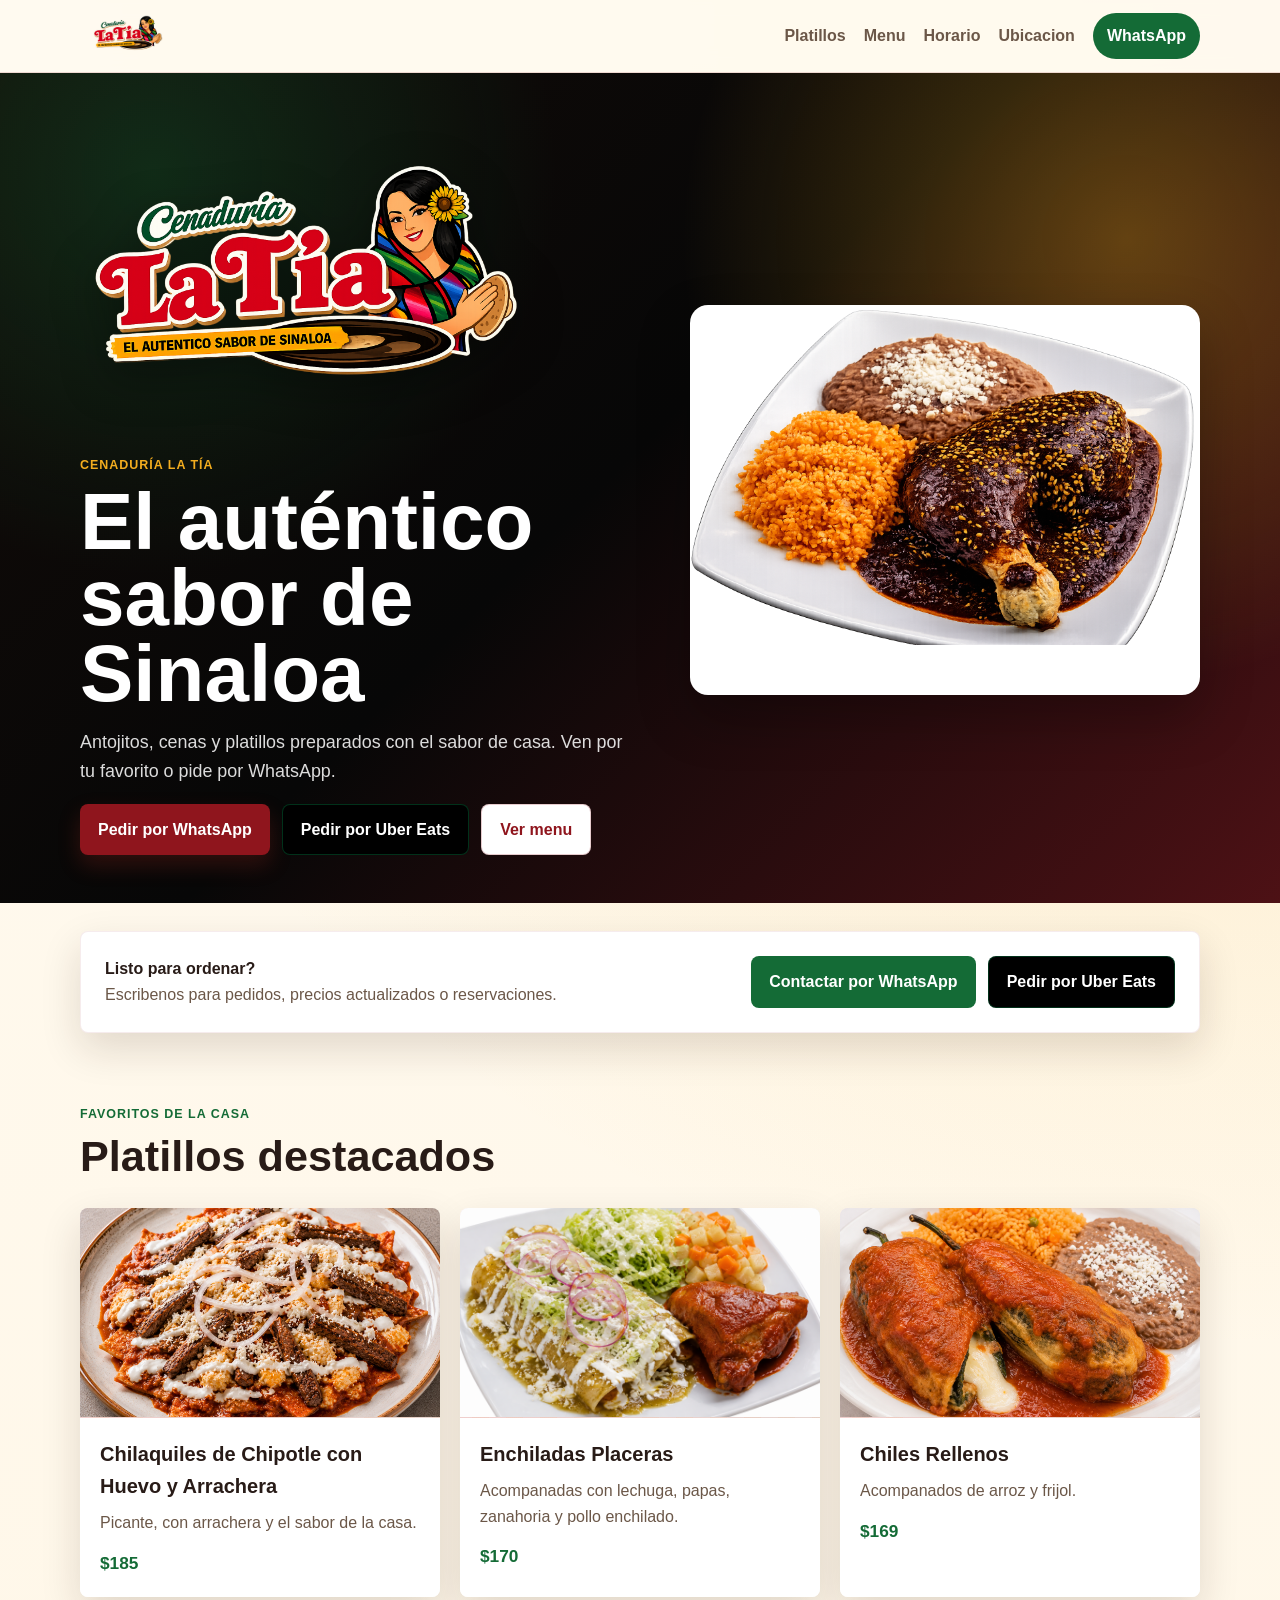
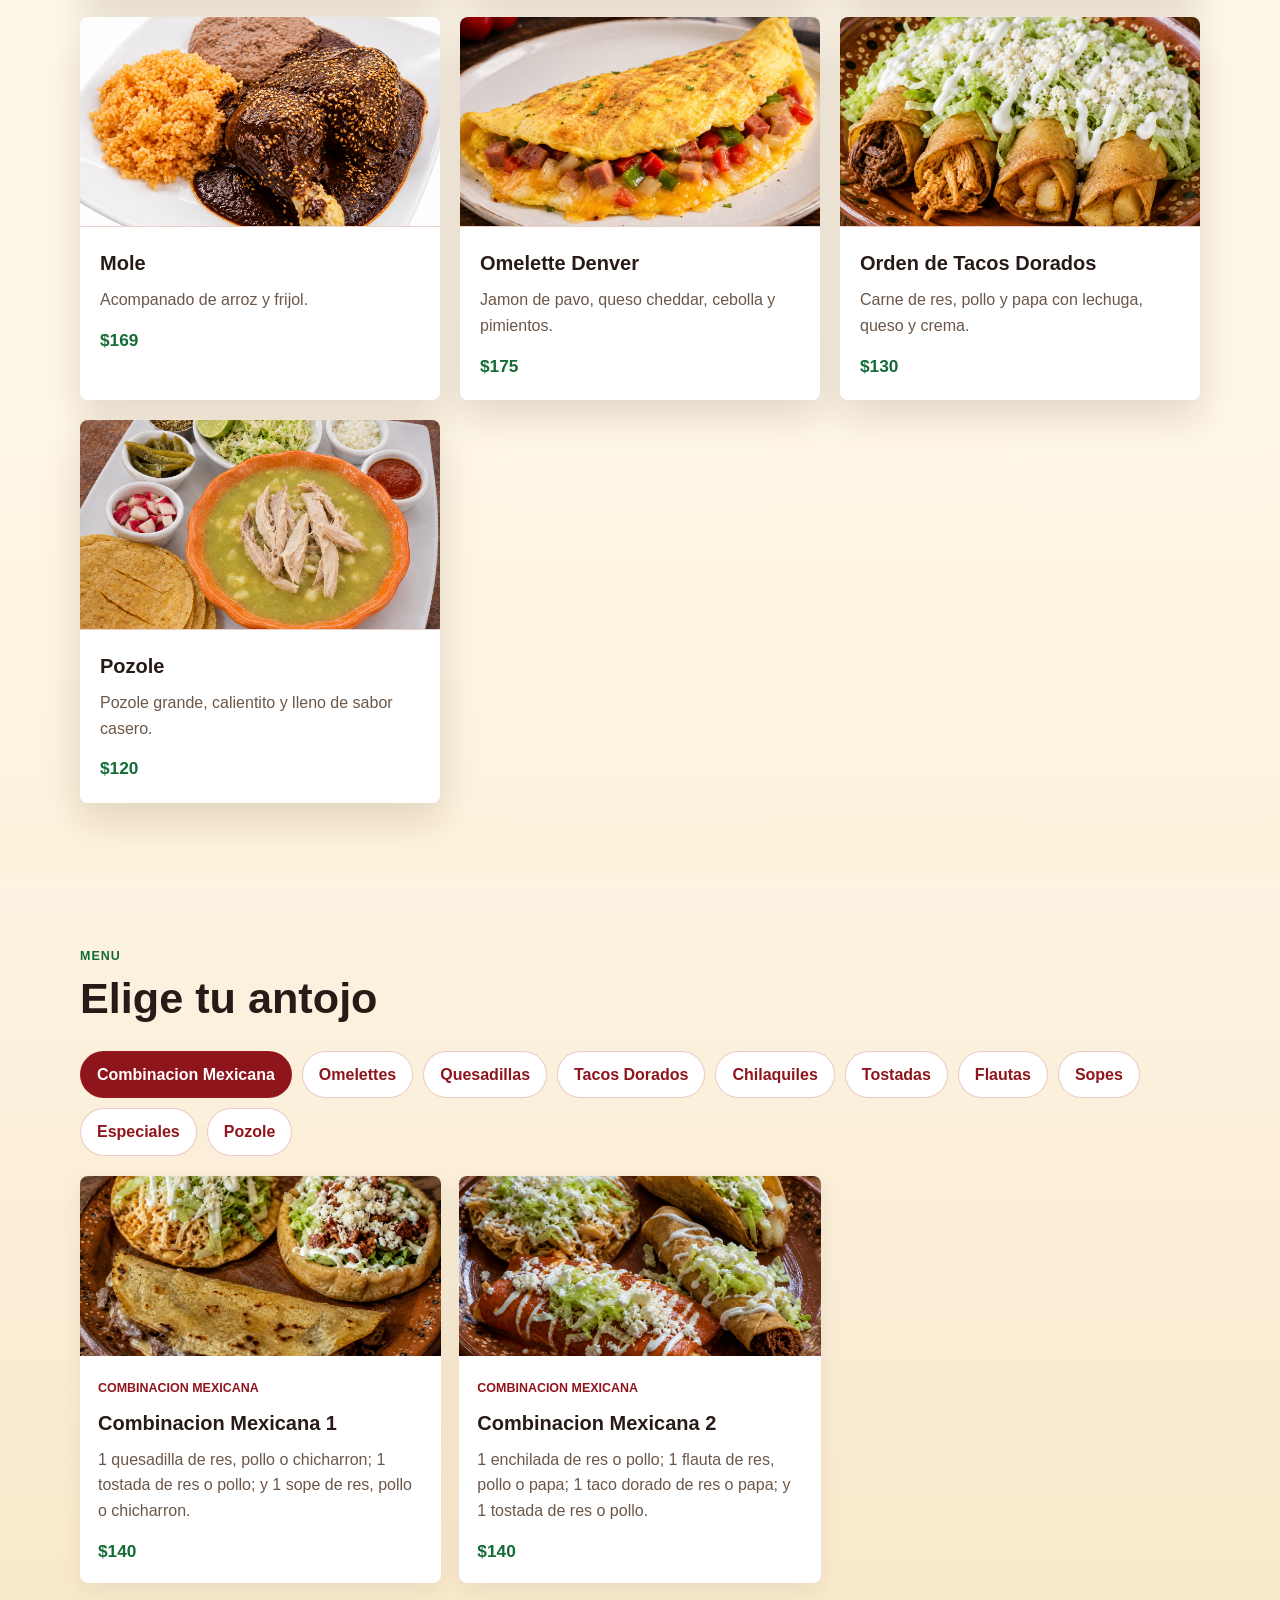
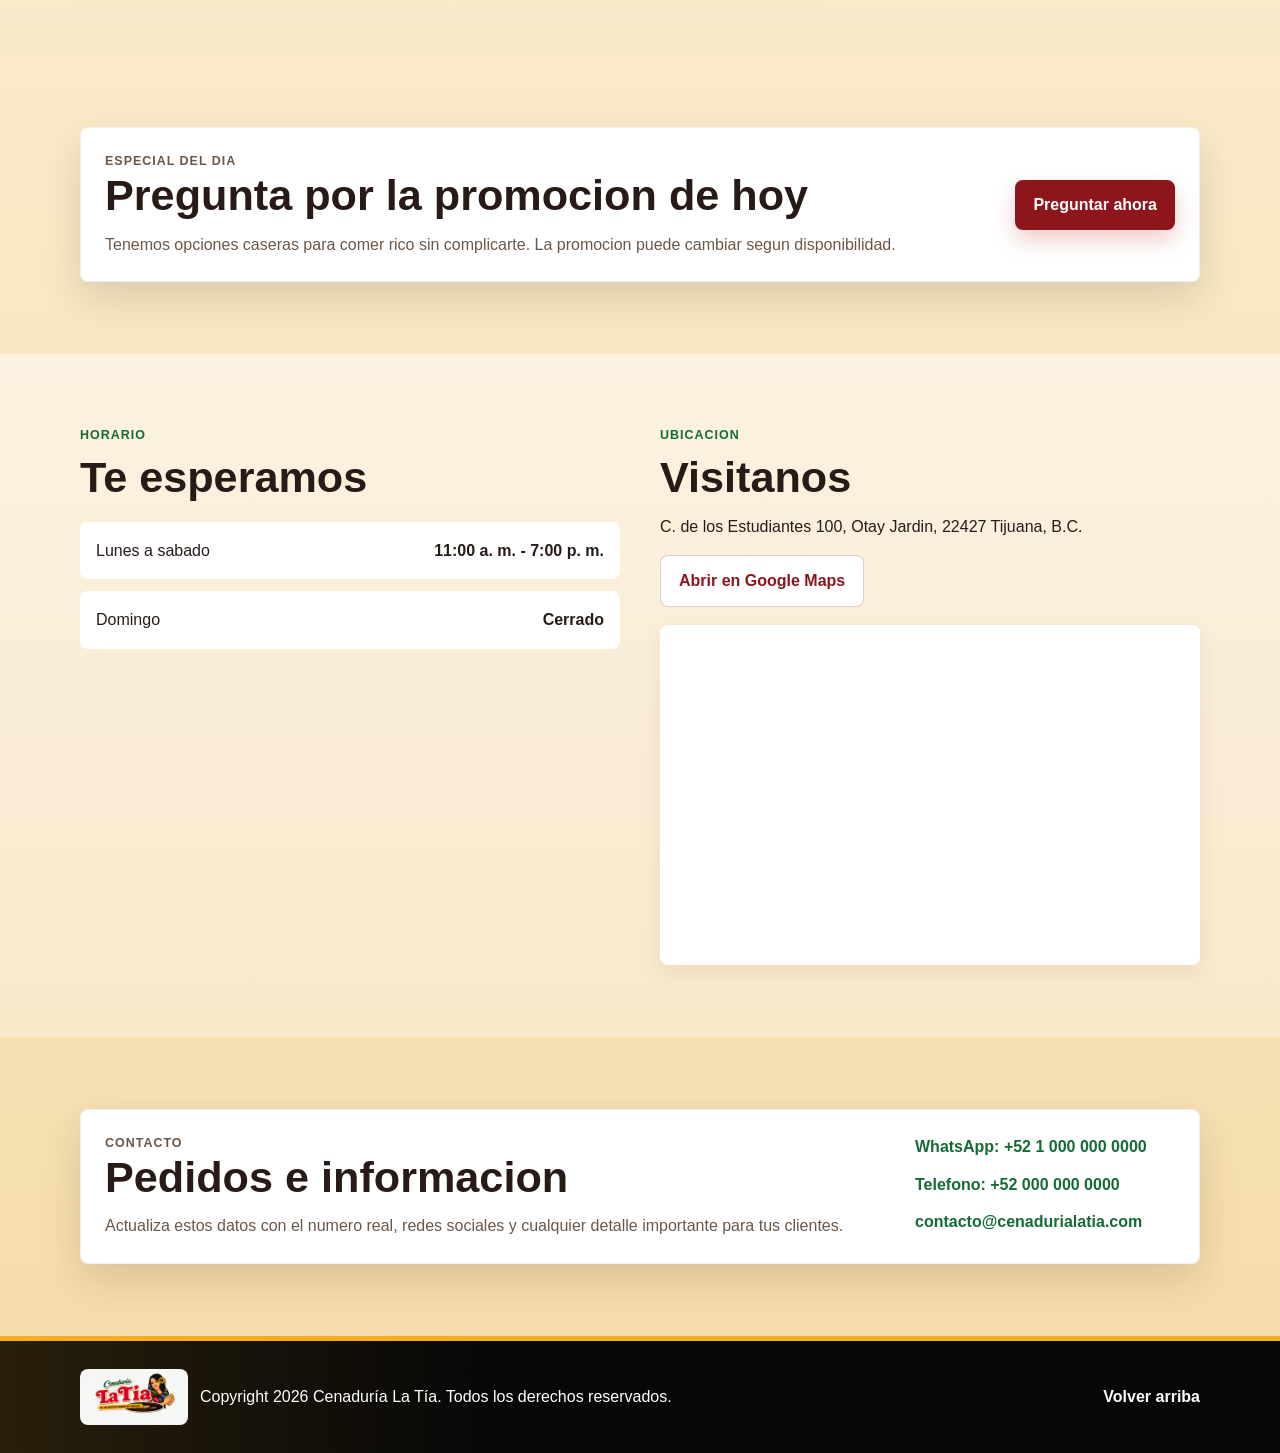
==== index.html @ 0179ed06 "Agrega nuevos platillos al menu" ====
<!DOCTYPE html>
<html lang="es">
<head>
  <meta charset="UTF-8">
  <meta name="viewport" content="width=device-width, initial-scale=1.0">
  <meta name="description" content="Cenaduría La Tía: comida mexicana casera, antojitos, cenas y pedidos por WhatsApp.">
  <title>Cenaduría La Tía</title>
  <link rel="stylesheet" href="style.css">
</head>
<body>
  <header class="site-header">
    <nav class="nav container" aria-label="Navegacion principal">
      <a class="logo" href="#inicio" aria-label="Inicio Cenaduría La Tía">
        <img src="assets/img/logo-oficial.png" alt="Cenaduría La Tía">
        <span>Cenaduría La Tía</span>
      </a>
      <button class="menu-toggle" type="button" aria-label="Abrir menu" aria-expanded="false">
        <span></span>
        <span></span>
        <span></span>
      </button>
      <div class="nav-links">
        <a href="#platillos">Platillos</a>
        <a href="#menu">Menu</a>
        <a href="#horario">Horario</a>
        <a href="#ubicacion">Ubicacion</a>
        <a class="nav-whatsapp" href="https://wa.me/5210000000000" target="_blank" rel="noopener">WhatsApp</a>
      </div>
    </nav>
  </header>

  <main>
    <section id="inicio" class="hero">
      <div class="container hero-grid">
        <div class="hero-content">
          <img class="hero-logo" src="assets/img/logo-oficial.png" alt="Logo Cenaduría La Tía">
          <p class="eyebrow">Cenaduría La Tía</p>
          <h1>El auténtico sabor de Sinaloa</h1>
          <p class="hero-text">Antojitos, cenas y platillos preparados con el sabor de casa. Ven por tu favorito o pide por WhatsApp.</p>
          <div class="hero-actions">
            <a class="btn btn-primary" href="https://wa.me/5210000000000" target="_blank" rel="noopener">Pedir por WhatsApp</a>
            <a class="btn btn-uber-eats" href="https://www.ubereats.com/mx/store/cenaduria-la-tia-tijuana/-XhYn-DqWiixjA2jXDcjHQ?diningMode=DELIVERY&pl=[base64]%3D&ps=1&sc=SEARCH_SUGGESTION" target="_blank" rel="noopener noreferrer">Pedir por Uber Eats</a>
            <a class="btn btn-secondary" href="#menu">Ver menu</a>
          </div>
        </div>
        <div class="hero-photo" aria-label="Mole de Cenaduría La Tía">
          <img src="assets/img/mole-principal.png?v=20260607" alt="Mole de Cenaduría La Tía">
        </div>
      </div>
    </section>

    <section class="quick-contact" aria-label="Pedido rapido por WhatsApp">
      <div class="container quick-contact-box">
        <div>
          <strong>Listo para ordenar?</strong>
          <p>Escribenos para pedidos, precios actualizados o reservaciones.</p>
        </div>
        <div class="quick-actions">
          <a class="btn btn-whatsapp" href="https://wa.me/5210000000000" target="_blank" rel="noopener">Contactar por WhatsApp</a>
          <a class="btn btn-uber-eats" href="https://www.ubereats.com/mx/store/cenaduria-la-tia-tijuana/-XhYn-DqWiixjA2jXDcjHQ?diningMode=DELIVERY&pl=[base64]%3D&ps=1&sc=SEARCH_SUGGESTION" target="_blank" rel="noopener noreferrer">Pedir por Uber Eats</a>
        </div>
      </div>
    </section>

    <section id="platillos" class="section">
      <div class="container">
        <div class="section-heading">
          <p class="eyebrow">Favoritos de la casa</p>
          <h2>Platillos destacados</h2>
        </div>
        <div class="featured-grid">
          <article class="dish-card">
            <div class="dish-photo">
              <img src="assets/img/chilaquiles-de-chipotle-con-huevo-y-arrachera.jpg" alt="Chilaquiles de Chipotle con Huevo y Arrachera">
            </div>
            <div class="dish-info">
              <h3>Chilaquiles de Chipotle con Huevo y Arrachera</h3>
              <p>Picante, con arrachera y el sabor de la casa.</p>
              <strong class="dish-price">$185</strong>
            </div>
          </article>
          <article class="dish-card">
            <div class="dish-photo">
              <img src="assets/img/enchiladas-placeras.jpg" alt="Enchiladas Placeras">
            </div>
            <div class="dish-info">
              <h3>Enchiladas Placeras</h3>
              <p>Acompanadas con lechuga, papas, zanahoria y pollo enchilado.</p>
              <strong class="dish-price">$170</strong>
            </div>
          </article>
          <article class="dish-card">
            <div class="dish-photo">
              <img src="assets/img/chiles-rellenos.jpg" alt="Chiles Rellenos">
            </div>
            <div class="dish-info">
              <h3>Chiles Rellenos</h3>
              <p>Acompanados de arroz y frijol.</p>
              <strong class="dish-price">$169</strong>
            </div>
          </article>
          <article class="dish-card">
            <div class="dish-photo">
              <img src="assets/img/mole.jpg" alt="Mole">
            </div>
            <div class="dish-info">
              <h3>Mole</h3>
              <p>Acompanado de arroz y frijol.</p>
              <strong class="dish-price">$169</strong>
            </div>
          </article>
          <article class="dish-card">
            <div class="dish-photo">
              <img src="assets/img/omelette-denver.jpg" alt="Omelette Denver">
            </div>
            <div class="dish-info">
              <h3>Omelette Denver</h3>
              <p>Jamon de pavo, queso cheddar, cebolla y pimientos.</p>
              <strong class="dish-price">$175</strong>
            </div>
          </article>
          <article class="dish-card">
            <div class="dish-photo">
              <img src="assets/img/orden-de-tacos-dorados-4-piezas.jpg" alt="Orden de Tacos Dorados">
            </div>
            <div class="dish-info">
              <h3>Orden de Tacos Dorados</h3>
              <p>Carne de res, pollo y papa con lechuga, queso y crema.</p>
              <strong class="dish-price">$130</strong>
            </div>
          </article>
          <article class="dish-card">
            <div class="dish-photo">
              <img src="assets/img/pozole-grande.jpg" alt="Pozole">
            </div>
            <div class="dish-info">
              <h3>Pozole</h3>
              <p>Pozole grande, calientito y lleno de sabor casero.</p>
              <strong class="dish-price">$120</strong>
            </div>
          </article>
        </div>
      </div>
    </section>

    <section id="menu" class="section section-warm">
      <div class="container">
        <div class="section-heading">
          <p class="eyebrow">Menu</p>
          <h2>Elige tu antojo</h2>
        </div>
        <div class="category-tabs" role="tablist" aria-label="Categorias del menu">
          <button class="tab-button active" type="button" data-category="combinacion-mexicana">Combinacion Mexicana</button>
          <button class="tab-button" type="button" data-category="omelettes">Omelettes</button>
          <button class="tab-button" type="button" data-category="quesadillas">Quesadillas</button>
          <button class="tab-button" type="button" data-category="tacos-dorados">Tacos Dorados</button>
          <button class="tab-button" type="button" data-category="chilaquiles">Chilaquiles</button>
          <button class="tab-button" type="button" data-category="tostadas">Tostadas</button>
          <button class="tab-button" type="button" data-category="flautas">Flautas</button>
          <button class="tab-button" type="button" data-category="sopes">Sopes</button>
          <button class="tab-button" type="button" data-category="especiales">Especiales</button>
          <button class="tab-button" type="button" data-category="pozole">Pozole</button>
        </div>
        <div class="menu-list active" data-menu="combinacion-mexicana">
          <article class="menu-card">
            <img src="assets/img/combinacion-mexicana-1.jpg" alt="Combinacion Mexicana 1">
            <div class="menu-card-content">
              <span class="menu-category">Combinacion Mexicana</span>
              <h3>Combinacion Mexicana 1</h3>
              <p>1 quesadilla de res, pollo o chicharron; 1 tostada de res o pollo; y 1 sope de res, pollo o chicharron.</p>
              <strong>$140</strong>
            </div>
          </article>
          <article class="menu-card">
            <img src="assets/img/combinacion-mexicana-2.jpg" alt="Combinacion Mexicana 2">
            <div class="menu-card-content">
              <span class="menu-category">Combinacion Mexicana</span>
              <h3>Combinacion Mexicana 2</h3>
              <p>1 enchilada de res o pollo; 1 flauta de res, pollo o papa; 1 taco dorado de res o papa; y 1 tostada de res o pollo.</p>
              <strong>$140</strong>
            </div>
          </article>
        </div>
        <div class="menu-list" data-menu="omelettes">
          <article class="menu-card">
            <img src="assets/img/omelette-denver.jpg" alt="Omelette Denver">
            <div class="menu-card-content">
              <span class="menu-category">Omelettes</span>
              <h3>Omelette Denver</h3>
              <p>Jamon de pavo, queso cheddar, cebolla, pimiento verde y rojo.</p>
              <strong>$175</strong>
            </div>
          </article>
          <article class="menu-card">
            <img src="assets/img/omelette-california.jpg" alt="Omelette California">
            <div class="menu-card-content">
              <span class="menu-category">Omelettes</span>
              <h3>Omelette California</h3>
              <p>Tocino, aguacate y queso Jack.</p>
              <strong>$175</strong>
            </div>
          </article>
          <article class="menu-card">
            <img src="assets/img/omelette-chipotle.jpg" alt="Omelette Chipotle">
            <div class="menu-card-content">
              <span class="menu-category">Omelettes</span>
              <h3>Omelette Chipotle</h3>
              <p>Relleno de pollo y queso Jack, banado en crema chipotle y aguacate. Picante.</p>
              <strong>$175</strong>
            </div>
          </article>
        </div>
        <div class="menu-list" data-menu="quesadillas">
          <article class="menu-card">
            <img src="assets/img/quesadilla-de-queso.jpg" alt="Quesadilla de Queso">
            <div class="menu-card-content">
              <span class="menu-category">Quesadillas</span>
              <h3>Quesadilla de Queso</h3>
              <p>Hecha de masa de maiz natural, frita. Acompanada con lechuga, queso y crema.</p>
              <strong>$50</strong>
            </div>
          </article>
          <article class="menu-card">
            <img src="assets/img/quesadilla-de-carne-de-res.jpg" alt="Quesadilla de Carne de Res">
            <div class="menu-card-content">
              <span class="menu-category">Quesadillas</span>
              <h3>Quesadilla de Carne de Res</h3>
              <p>Hecha de masa de maiz natural, frita. Acompanada con lechuga, queso y crema.</p>
              <strong>$50</strong>
            </div>
          </article>
          <article class="menu-card">
            <img src="assets/img/quesadilla-de-pollo.jpg" alt="Quesadilla de Pollo">
            <div class="menu-card-content">
              <span class="menu-category">Quesadillas</span>
              <h3>Quesadilla de Pollo</h3>
              <p>Hecha de masa de maiz natural, frita. Acompanada con lechuga, queso y crema.</p>
              <strong>$50</strong>
            </div>
          </article>
          <article class="menu-card">
            <img src="assets/img/quesadilla-de-chicharron.jpg" alt="Quesadilla de Chicharron">
            <div class="menu-card-content">
              <span class="menu-category">Quesadillas</span>
              <h3>Quesadilla de Chicharron</h3>
              <p>Hecha de masa de maiz natural, frita. Acompanada con lechuga, queso y crema.</p>
              <strong>$50</strong>
            </div>
          </article>
        </div>
        <div class="menu-list" data-menu="tacos-dorados">
          <article class="menu-card">
            <img src="assets/img/orden-de-tacos-dorados-4-piezas.jpg" alt="Orden de Tacos Dorados">
            <div class="menu-card-content">
              <span class="menu-category">Tacos Dorados</span>
              <h3>Orden de Tacos Dorados (4 Piezas)</h3>
              <p>Carne de res, pollo y papa. Acompanados con lechuga, queso y crema.</p>
              <strong>$130</strong>
            </div>
          </article>
          <article class="menu-card">
            <img src="assets/img/taco-dorado-de-carne-individual.jpg" alt="Taco Dorado de Carne">
            <div class="menu-card-content">
              <span class="menu-category">Tacos Dorados</span>
              <h3>Taco Dorado de Carne (Individual)</h3>
              <p>Acompanado con lechuga, queso y crema.</p>
              <strong>$50</strong>
            </div>
          </article>
          <article class="menu-card">
            <img src="assets/img/taco-dorado-de-pollo-individual.jpg" alt="Taco Dorado de Pollo">
            <div class="menu-card-content">
              <span class="menu-category">Tacos Dorados</span>
              <h3>Taco Dorado de Pollo (Individual)</h3>
              <p>Acompanado con lechuga, queso y crema.</p>
              <strong>$45</strong>
            </div>
          </article>
          <article class="menu-card">
            <img src="assets/img/taco-dorado-de-papa-individual.jpg" alt="Taco Dorado de Papa">
            <div class="menu-card-content">
              <span class="menu-category">Tacos Dorados</span>
              <h3>Taco Dorado de Papa (Individual)</h3>
              <p>Acompanado con lechuga, queso y crema.</p>
              <strong>$30</strong>
            </div>
          </article>
        </div>
        <div class="menu-list" data-menu="chilaquiles">
          <article class="menu-card">
            <img src="assets/img/chilaquiles-verdes-sencillos.jpg" alt="Chilaquiles Verdes Sencillos">
            <div class="menu-card-content">
              <span class="menu-category">Chilaquiles</span>
              <h3>Chilaquiles Verdes Sencillos</h3>
              <p>Acompanados con frijoles refritos.</p>
              <strong>$150</strong>
            </div>
          </article>
          <article class="menu-card">
            <img src="assets/img/chilaquiles-rojos-sencillos.jpg" alt="Chilaquiles Rojos Sencillos">
            <div class="menu-card-content">
              <span class="menu-category">Chilaquiles</span>
              <h3>Chilaquiles Rojos Sencillos</h3>
              <p>Acompanados con frijoles refritos.</p>
              <strong>$150</strong>
            </div>
          </article>
          <article class="menu-card">
            <img src="assets/img/chilaquiles-de-chipotle-con-huevo-sencillo.jpg" alt="Chilaquiles de Chipotle con Huevo Sencillo">
            <div class="menu-card-content">
              <span class="menu-category">Chilaquiles</span>
              <h3>Chilaquiles de Chipotle con Huevo Sencillo</h3>
              <p>Acompanados con frijoles refritos. Picante.</p>
              <strong>$150</strong>
            </div>
          </article>
          <article class="menu-card">
            <img src="assets/img/chilaquiles-de-chipotle-con-huevo-y-arrachera.jpg" alt="Chilaquiles de Chipotle con Huevo y Arrachera">
            <div class="menu-card-content">
              <span class="menu-category">Chilaquiles</span>
              <h3>Chilaquiles de Chipotle con Huevo y Arrachera</h3>
              <p>Picante.</p>
              <strong>$185</strong>
            </div>
          </article>
          <article class="menu-card">
            <img src="assets/img/chilaquiles-de-chipotle-con-huevo-y-pollo.jpg" alt="Chilaquiles de Chipotle con Huevo y Pollo">
            <div class="menu-card-content">
              <span class="menu-category">Chilaquiles</span>
              <h3>Chilaquiles de Chipotle con Huevo y Pollo</h3>
              <p>Picante.</p>
              <strong>$165</strong>
            </div>
          </article>
          <article class="menu-card">
            <img src="assets/img/chilaquiles-verdes-con-pollo.jpg" alt="Chilaquiles Rojos con Pollo">
            <div class="menu-card-content">
              <span class="menu-category">Chilaquiles</span>
              <h3>Chilaquiles Rojos con Pollo</h3>
              <p>Crujientes totopos banados en salsa roja casera, servidos con pollo deshebrado, lechuga, queso fresco, crema, arroz rojo y frijoles refritos.</p>
              <strong>$165</strong>
            </div>
          </article>
          <article class="menu-card">
            <img src="assets/img/chilaquiles-rojos-con-arrachera.jpg" alt="Chilaquiles Rojos con Arrachera">
            <div class="menu-card-content">
              <span class="menu-category">Chilaquiles</span>
              <h3>Chilaquiles Rojos con Arrachera</h3>
              <p>Totopos en salsa roja casera con arrachera asada en tiras, queso fresco, crema mexicana y cebolla.</p>
              <strong>$185</strong>
            </div>
          </article>
        </div>
        <div class="menu-list" data-menu="tostadas">
          <article class="menu-card">
            <img src="assets/img/orden-de-tostadas-3-piezas.jpg" alt="Orden de Tostadas">
            <div class="menu-card-content">
              <span class="menu-category">Ay Hijas de la Tostada</span>
              <h3>Orden de Tostadas (3 Piezas)</h3>
              <p>Carne de res y pollo.</p>
              <strong>$130</strong>
            </div>
          </article>
          <article class="menu-card">
            <img src="assets/img/tostada-de-pollo-individual.jpg" alt="Tostada de Pollo">
            <div class="menu-card-content">
              <span class="menu-category">Ay Hijas de la Tostada</span>
              <h3>Tostada de Pollo (Individual)</h3>
              <p>Tostada crujiente con frijoles refritos, pollo deshebrado, lechuga fresca, queso fresco, crema mexicana y zanahoria.</p>
              <strong>$45</strong>
            </div>
          </article>
          <article class="menu-card">
            <img src="assets/img/tostada-de-carne-individual.jpg" alt="Tostada de Carne">
            <div class="menu-card-content">
              <span class="menu-category">Ay Hijas de la Tostada</span>
              <h3>Tostada de Carne (Individual)</h3>
              <p>Tostada de maiz con frijoles refritos, carne de res deshebrada, lechuga fresca, queso fresco y crema mexicana.</p>
              <strong>$45</strong>
            </div>
          </article>
          <article class="menu-card">
            <img src="assets/img/tostada-mixta-carne-y-pollo.jpg" alt="Tostada Mixta">
            <div class="menu-card-content">
              <span class="menu-category">Ay Hijas de la Tostada</span>
              <h3>Tostada Mixta (Carne y Pollo)</h3>
              <p>Tostada crujiente con frijoles refritos, carne de res deshebrada, pollo sazonado, lechuga fresca, queso y crema.</p>
              <strong>$50</strong>
            </div>
          </article>
        </div>
        <div class="menu-list" data-menu="flautas">
          <article class="menu-card">
            <img src="assets/img/orden-de-flautas-4-piezas.jpg" alt="Orden de Flautas">
            <div class="menu-card-content">
              <span class="menu-category">Flautas</span>
              <h3>Orden de Flautas (4 Piezas)</h3>
              <p>Con carne, pollo o papa. Acompanadas con lechuga, queso y crema.</p>
              <strong>$129</strong>
            </div>
          </article>
          <article class="menu-card">
            <img src="assets/img/flauta-12-orden.jpg" alt="Flauta media orden">
            <div class="menu-card-content">
              <span class="menu-category">Flautas</span>
              <h3>Flauta 1/2 Orden</h3>
              <p>Carne, pollo o flauta mixta. Acompanadas con lechuga, queso y crema.</p>
              <strong>$68</strong>
            </div>
          </article>
        </div>
        <div class="menu-list" data-menu="sopes">
          <article class="menu-card">
            <img src="assets/img/sopes-3-piezas.jpg" alt="Sopes">
            <div class="menu-card-content">
              <span class="menu-category">Sopes</span>
              <h3>Sopes (3 Piezas)</h3>
              <p>Carne de res, pollo, chicharron. Guarnicion: arroz y frijol.</p>
              <strong>$129</strong>
            </div>
          </article>
          <article class="menu-card">
            <img src="assets/img/sope-1-pieza.jpg" alt="Sope individual">
            <div class="menu-card-content">
              <span class="menu-category">Sopes</span>
              <h3>Sope (Pieza)</h3>
              <p>Sope de maiz con base de frijoles, lechuga fresca, queso rallado, zanahoria y cebolla morada curtida.</p>
              <strong>$40</strong>
            </div>
          </article>
        </div>
        <div class="menu-list" data-menu="especiales">
          <article class="menu-card">
            <img src="assets/img/huarache.jpg" alt="Huarache">
            <div class="menu-card-content">
              <span class="menu-category">Especiales de la Casa</span>
              <h3>Huarache</h3>
              <p>Acompanado de frijol, carne asada, lechuga, queso y crema.</p>
              <strong>$125</strong>
            </div>
          </article>
          <article class="menu-card">
            <img src="assets/img/enchiladas-placeras.jpg" alt="Enchiladas Placeras">
            <div class="menu-card-content">
              <span class="menu-category">Especiales de la Casa</span>
              <h3>Enchiladas Placeras</h3>
              <p>Acompanadas con lechuga, papas, zanahoria y una pieza de pollo enchilado.</p>
              <strong>$170</strong>
            </div>
          </article>
          <article class="menu-card">
            <img src="assets/img/chiles-rellenos.jpg" alt="Chiles Rellenos">
            <div class="menu-card-content">
              <span class="menu-category">Especiales de la Casa</span>
              <h3>Chiles Rellenos</h3>
              <p>Acompanados de arroz y frijol.</p>
              <strong>$169</strong>
            </div>
          </article>
          <article class="menu-card">
            <img src="assets/img/mole.jpg" alt="Mole">
            <div class="menu-card-content">
              <span class="menu-category">Especiales de la Casa</span>
              <h3>Mole</h3>
              <p>Acompanado de arroz y frijol.</p>
              <strong>$169</strong>
            </div>
          </article>
        </div>
        <div class="menu-list" data-menu="pozole">
          <article class="menu-card">
            <img src="assets/img/pozole-grande.jpg" alt="Pozole">
            <div class="menu-card-content">
              <span class="menu-category">Pozole</span>
              <h3>Pozole</h3>
              <p>Pozole Grande.</p>
              <strong>$120</strong>
            </div>
          </article>
          <article class="menu-card">
            <img src="assets/img/consome.jpg" alt="Consome">
            <div class="menu-card-content">
              <span class="menu-category">Pozole</span>
              <h3>Consome</h3>
              <p>Caldo casero caliente, ligero y reconfortante, preparado con sabor tradicional.</p>
              <strong>$40</strong>
            </div>
          </article>
          <article class="menu-card">
            <img src="assets/img/pozole-pequeno.jpg" alt="Pozole Pequeño">
            <div class="menu-card-content">
              <span class="menu-category">Pozole</span>
              <h3>Pozole Pequeño</h3>
              <p>Pozole casero con maiz pozolero y carne deshebrada, servido con lechuga, cebolla, rabano y oregano.</p>
              <strong>$110</strong>
            </div>
          </article>
        </div>
      </div>
    </section>

    <section class="section">
      <div class="container promo">
        <div>
          <p class="eyebrow">Especial del dia</p>
          <h2>Pregunta por la promocion de hoy</h2>
          <p>Tenemos opciones caseras para comer rico sin complicarte. La promocion puede cambiar segun disponibilidad.</p>
        </div>
        <a class="btn btn-primary" href="https://wa.me/5210000000000" target="_blank" rel="noopener">Preguntar ahora</a>
      </div>
    </section>

    <section id="horario" class="section section-warm">
      <div class="container info-grid">
        <div>
          <p class="eyebrow">Horario</p>
          <h2>Te esperamos</h2>
          <ul class="clean-list">
            <li><span>Lunes a sabado</span><strong>11:00 a. m. - 7:00 p. m.</strong></li>
            <li><span>Domingo</span><strong>Cerrado</strong></li>
          </ul>
        </div>
        <div id="ubicacion">
          <p class="eyebrow">Ubicacion</p>
          <h2>Visitanos</h2>
          <p>C. de los Estudiantes 100, Otay Jardin, 22427 Tijuana, B.C.</p>
          <a class="btn btn-secondary" href="https://maps.app.goo.gl/BKzRKLj6P6nqUvi28" target="_blank" rel="noopener noreferrer">Abrir en Google Maps</a>
          <div class="map-placeholder">
            <iframe
              title="Mapa de Cenaduría La Tía"
              src="https://www.google.com/maps?q=Cenadur%C3%ADa%20La%20T%C3%ADa%2C%20C.%20de%20los%20Estudiantes%20100%2C%20Otay%20Jardin%2C%2022427%20Tijuana%2C%20B.C.&output=embed"
              loading="lazy"
              referrerpolicy="no-referrer-when-downgrade"
              allowfullscreen>
            </iframe>
          </div>
        </div>
      </div>
    </section>

    <section id="contacto" class="section">
      <div class="container contact-card">
        <div>
          <p class="eyebrow">Contacto</p>
          <h2>Pedidos e informacion</h2>
          <p>Actualiza estos datos con el numero real, redes sociales y cualquier detalle importante para tus clientes.</p>
        </div>
        <div class="contact-links">
          <a href="https://wa.me/5210000000000" target="_blank" rel="noopener">WhatsApp: +52 1 000 000 0000</a>
          <a href="tel:+520000000000">Telefono: +52 000 000 0000</a>
          <a href="mailto:contacto@cenadurialatia.com">contacto@cenadurialatia.com</a>
        </div>
      </div>
    </section>
  </main>

  <footer class="footer">
    <div class="container footer-content">
      <div class="footer-brand">
        <img src="assets/img/logo-oficial.png" alt="Cenaduría La Tía">
        <p>Copyright <span id="year"></span> Cenaduría La Tía. Todos los derechos reservados.</p>
      </div>
      <a href="#inicio">Volver arriba</a>
    </div>
  </footer>

  <script src="script.js"></script>
</body>
</html>
---- style.css ----
:root {
  --red: #8f151d;
  --dark-red: #6f1118;
  --green: #146b36;
  --gold: #f3ad1f;
  --cream: #fff7e8;
  --warm: #f8e4bf;
  --white: #ffffff;
  --black: #070707;
  --text: #281b17;
  --muted: #6b5748;
  --shadow: 0 16px 40px rgba(40, 20, 10, 0.14);
}

* {
  box-sizing: border-box;
}

html {
  scroll-behavior: smooth;
}

body {
  margin: 0;
  font-family: Arial, Helvetica, sans-serif;
  color: var(--text);
  background:
    radial-gradient(circle at top right, rgba(243, 173, 31, 0.25), transparent 28%),
    linear-gradient(180deg, #fffaf0 0%, var(--cream) 42%, #f5dca8 100%);
  line-height: 1.6;
}

a {
  color: inherit;
  text-decoration: none;
}

.container {
  width: min(1120px, calc(100% - 32px));
  margin: 0 auto;
}

.site-header {
  position: sticky;
  top: 0;
  z-index: 10;
  background: rgba(255, 250, 240, 0.96);
  border-bottom: 1px solid rgba(143, 21, 29, 0.14);
  backdrop-filter: blur(10px);
}

.nav {
  min-height: 72px;
  display: flex;
  align-items: center;
  justify-content: space-between;
  gap: 20px;
}

.logo {
  display: inline-flex;
  align-items: center;
  gap: 0;
  font-weight: 800;
  color: var(--red);
  font-size: 1.2rem;
}

.logo span {
  position: absolute;
  width: 1px;
  height: 1px;
  overflow: hidden;
  clip: rect(0, 0, 0, 0);
}

.logo img {
  width: 94px;
  height: 48px;
  object-fit: contain;
}

.nav-links {
  display: flex;
  align-items: center;
  gap: 18px;
  font-weight: 700;
  color: var(--muted);
}

.nav-links a:hover {
  color: var(--red);
}

.nav-whatsapp {
  color: var(--white) !important;
  background: var(--green);
  padding: 10px 14px;
  border-radius: 999px;
}

.menu-toggle {
  display: none;
  width: 42px;
  height: 42px;
  border: 0;
  border-radius: 8px;
  background: var(--red);
  padding: 10px;
}

.menu-toggle span {
  display: block;
  height: 2px;
  margin: 5px 0;
  background: var(--white);
}

.hero {
  padding: 72px 0 48px;
  background:
    radial-gradient(circle at 12% 12%, rgba(20, 107, 54, 0.34), transparent 30%),
    radial-gradient(circle at 88% 20%, rgba(243, 173, 31, 0.34), transparent 34%),
    linear-gradient(135deg, #120b08 0%, var(--black) 48%, #4d1115 100%);
  color: var(--white);
}

.hero-grid {
  display: grid;
  grid-template-columns: 1fr 0.9fr;
  align-items: center;
  gap: 44px;
}

.eyebrow {
  margin: 0 0 8px;
  color: var(--green);
  font-weight: 800;
  letter-spacing: 0.08em;
  text-transform: uppercase;
  font-size: 0.78rem;
}

.hero .eyebrow {
  color: var(--gold);
}

h1,
h2,
h3,
p {
  margin-top: 0;
}

h1 {
  margin-bottom: 16px;
  font-size: clamp(2.6rem, 8vw, 5rem);
  line-height: 0.95;
  color: var(--white);
}

h2 {
  margin-bottom: 12px;
  font-size: clamp(1.8rem, 5vw, 2.7rem);
  line-height: 1.1;
}

h3 {
  margin-bottom: 8px;
  font-size: 1.25rem;
}

.hero-text {
  max-width: 560px;
  color: rgba(255, 255, 255, 0.86);
  font-size: 1.12rem;
}

.hero-logo {
  width: min(440px, 88vw);
  margin-bottom: 18px;
  display: block;
  filter: drop-shadow(0 14px 24px rgba(0, 0, 0, 0.36));
}

.hero-actions,
.contact-links {
  display: flex;
  flex-wrap: wrap;
  gap: 12px;
}

.btn {
  display: inline-flex;
  align-items: center;
  justify-content: center;
  min-height: 46px;
  padding: 12px 18px;
  border-radius: 8px;
  font-weight: 800;
  transition: transform 0.2s ease, box-shadow 0.2s ease, background 0.2s ease;
}

.btn:hover {
  transform: translateY(-2px);
}

.btn-primary {
  background: var(--red);
  color: var(--white);
  box-shadow: 0 10px 22px rgba(185, 45, 34, 0.24);
}

.btn-primary:hover {
  background: var(--dark-red);
}

.btn-secondary {
  background: var(--white);
  color: var(--red);
  border: 1px solid rgba(143, 21, 29, 0.22);
}

.btn-whatsapp {
  background: var(--green);
  color: var(--white);
}

.btn-uber-eats {
  background: #000000;
  color: var(--white);
  border: 1px solid rgba(6, 193, 103, 0.25);
}

.btn-uber-eats:hover {
  background: #06C167;
  color: #000000;
  box-shadow: 0 10px 22px rgba(6, 193, 103, 0.24);
}

.dish-photo {
  display: grid;
  place-items: center;
  color: rgba(45, 33, 27, 0.5);
  font-weight: 800;
  text-align: center;
  background:
    linear-gradient(135deg, rgba(185, 45, 34, 0.12), rgba(37, 112, 68, 0.12)),
    repeating-linear-gradient(45deg, rgba(255, 255, 255, 0.75) 0 12px, rgba(255, 248, 236, 0.75) 12px 24px);
  border: 2px dashed rgba(185, 45, 34, 0.28);
}

.hero-photo {
  min-height: 390px;
  border-radius: 18px;
  background: var(--white);
  box-shadow: 0 22px 52px rgba(0, 0, 0, 0.28);
  overflow: hidden;
}

.hero-photo img {
  width: 100%;
  height: 100%;
  display: block;
  object-fit: cover;
}

.quick-contact {
  padding: 28px 0 0;
}

.quick-contact-box,
.promo,
.contact-card {
  display: flex;
  align-items: center;
  justify-content: space-between;
  gap: 24px;
  padding: 24px;
  border-radius: 8px;
  background: var(--white);
  box-shadow: var(--shadow);
  border: 1px solid rgba(143, 21, 29, 0.08);
}

.quick-contact-box p,
.promo p,
.contact-card p {
  margin-bottom: 0;
  color: var(--muted);
}

.quick-actions {
  display: flex;
  flex-wrap: wrap;
  gap: 12px;
  justify-content: flex-end;
}

.section {
  padding: 72px 0;
}

.section-warm {
  background:
    linear-gradient(180deg, rgba(255, 255, 255, 0.54), rgba(255, 255, 255, 0.18)),
    var(--warm);
}

.section-heading {
  margin-bottom: 28px;
  max-width: 640px;
}

.featured-grid {
  display: grid;
  grid-template-columns: repeat(3, 1fr);
  gap: 20px;
}

.dish-card {
  display: flex;
  flex-direction: column;
  overflow: hidden;
  border-radius: 8px;
  background: var(--white);
  box-shadow: var(--shadow);
}

.dish-photo {
  position: relative;
  flex: 0 0 210px;
  height: 210px;
  overflow: hidden;
  border: 0;
  border-bottom: 1px solid rgba(185, 45, 34, 0.12);
}

.dish-photo img {
  position: absolute;
  inset: 0;
  width: 100%;
  height: 100%;
  display: block;
  object-fit: cover;
}

.menu-card img {
  width: 100%;
  height: 100%;
  display: block;
  object-fit: cover;
}

.dish-info {
  position: relative;
  z-index: 1;
  flex: 1;
  padding: 20px;
  background: var(--white);
}

.dish-info p {
  margin-bottom: 14px;
  color: var(--muted);
}

.dish-price {
  color: var(--green);
  font-size: 1.08rem;
}

.category-tabs {
  display: flex;
  flex-wrap: wrap;
  gap: 10px;
  margin-bottom: 20px;
}

.tab-button {
  border: 1px solid rgba(185, 45, 34, 0.25);
  border-radius: 999px;
  background: var(--white);
  color: var(--red);
  cursor: pointer;
  font: inherit;
  font-weight: 800;
  padding: 10px 16px;
}

.tab-button.active {
  background: var(--red);
  color: var(--white);
}

.menu-list {
  display: none;
}

.menu-list.active {
  display: grid;
  grid-template-columns: repeat(3, 1fr);
  gap: 18px;
}

.menu-card {
  overflow: hidden;
  border-radius: 8px;
  background: var(--white);
  box-shadow: 0 8px 22px rgba(63, 35, 22, 0.08);
}

.menu-card img {
  height: 180px;
}

.menu-card-content {
  padding: 18px;
}

.menu-card-content h3 {
  margin-bottom: 8px;
}

.menu-card-content p {
  color: var(--muted);
  margin-bottom: 14px;
}

.menu-card-content strong {
  color: var(--green);
  font-size: 1.08rem;
}

.menu-category {
  display: inline-flex;
  margin-bottom: 8px;
  color: var(--red);
  font-size: 0.78rem;
  font-weight: 800;
  text-transform: uppercase;
}

.info-grid {
  display: grid;
  grid-template-columns: 1fr 1fr;
  gap: 40px;
}

.clean-list {
  display: grid;
  gap: 12px;
  padding: 0;
  margin: 20px 0 0;
  list-style: none;
}

.clean-list li {
  display: flex;
  justify-content: space-between;
  gap: 18px;
  padding: 16px;
  border-radius: 8px;
  background: var(--white);
}

.map-placeholder {
  height: 340px;
  margin-top: 18px;
  overflow: hidden;
  border-radius: 8px;
  background: var(--white);
  box-shadow: 0 8px 22px rgba(63, 35, 22, 0.08);
  pointer-events: auto;
}

.map-placeholder iframe {
  width: 100%;
  height: 100%;
  border: 0;
  border-radius: 8px;
  display: block;
  pointer-events: auto;
}

.contact-card {
  align-items: flex-start;
}

.contact-links {
  flex-direction: column;
  min-width: 260px;
}

.contact-links a {
  color: var(--green);
  font-weight: 800;
}

.footer {
  padding: 28px 0;
  color: var(--white);
  background:
    linear-gradient(90deg, rgba(243, 173, 31, 0.14), transparent 38%),
    var(--black);
  border-top: 5px solid var(--gold);
}

.footer-content {
  display: flex;
  align-items: center;
  justify-content: space-between;
  gap: 16px;
}

.footer-brand {
  display: flex;
  align-items: center;
  gap: 12px;
}

.footer-brand img {
  width: 108px;
  height: 56px;
  object-fit: contain;
  border-radius: 8px;
  background: rgba(255, 255, 255, 0.96);
}

.footer p {
  margin: 0;
}

.footer a {
  font-weight: 800;
}

@media (max-width: 820px) {
  .menu-toggle {
    display: block;
  }

  .nav-links {
    position: absolute;
    top: 72px;
    left: 16px;
    right: 16px;
    display: none;
    flex-direction: column;
    align-items: stretch;
    padding: 16px;
    border-radius: 8px;
    background: var(--white);
    box-shadow: var(--shadow);
  }

  .nav-links.open {
    display: flex;
  }

  .nav-links a {
    padding: 8px 0;
  }

  .logo img {
    width: 82px;
    height: 42px;
  }

  .hero {
    padding-top: 48px;
  }

  .hero-grid,
  .featured-grid,
  .menu-list.active,
  .info-grid {
    grid-template-columns: 1fr;
  }

  .hero-photo {
    min-height: 260px;
  }

  .quick-contact-box,
  .promo,
  .contact-card,
  .footer-brand,
  .footer-content {
    align-items: stretch;
    flex-direction: column;
  }

  .btn,
  .quick-actions,
  .contact-links {
    width: 100%;
  }

  .quick-actions {
    flex-direction: column;
  }

  .clean-list li {
    align-items: flex-start;
    flex-direction: column;
    gap: 4px;
  }
}
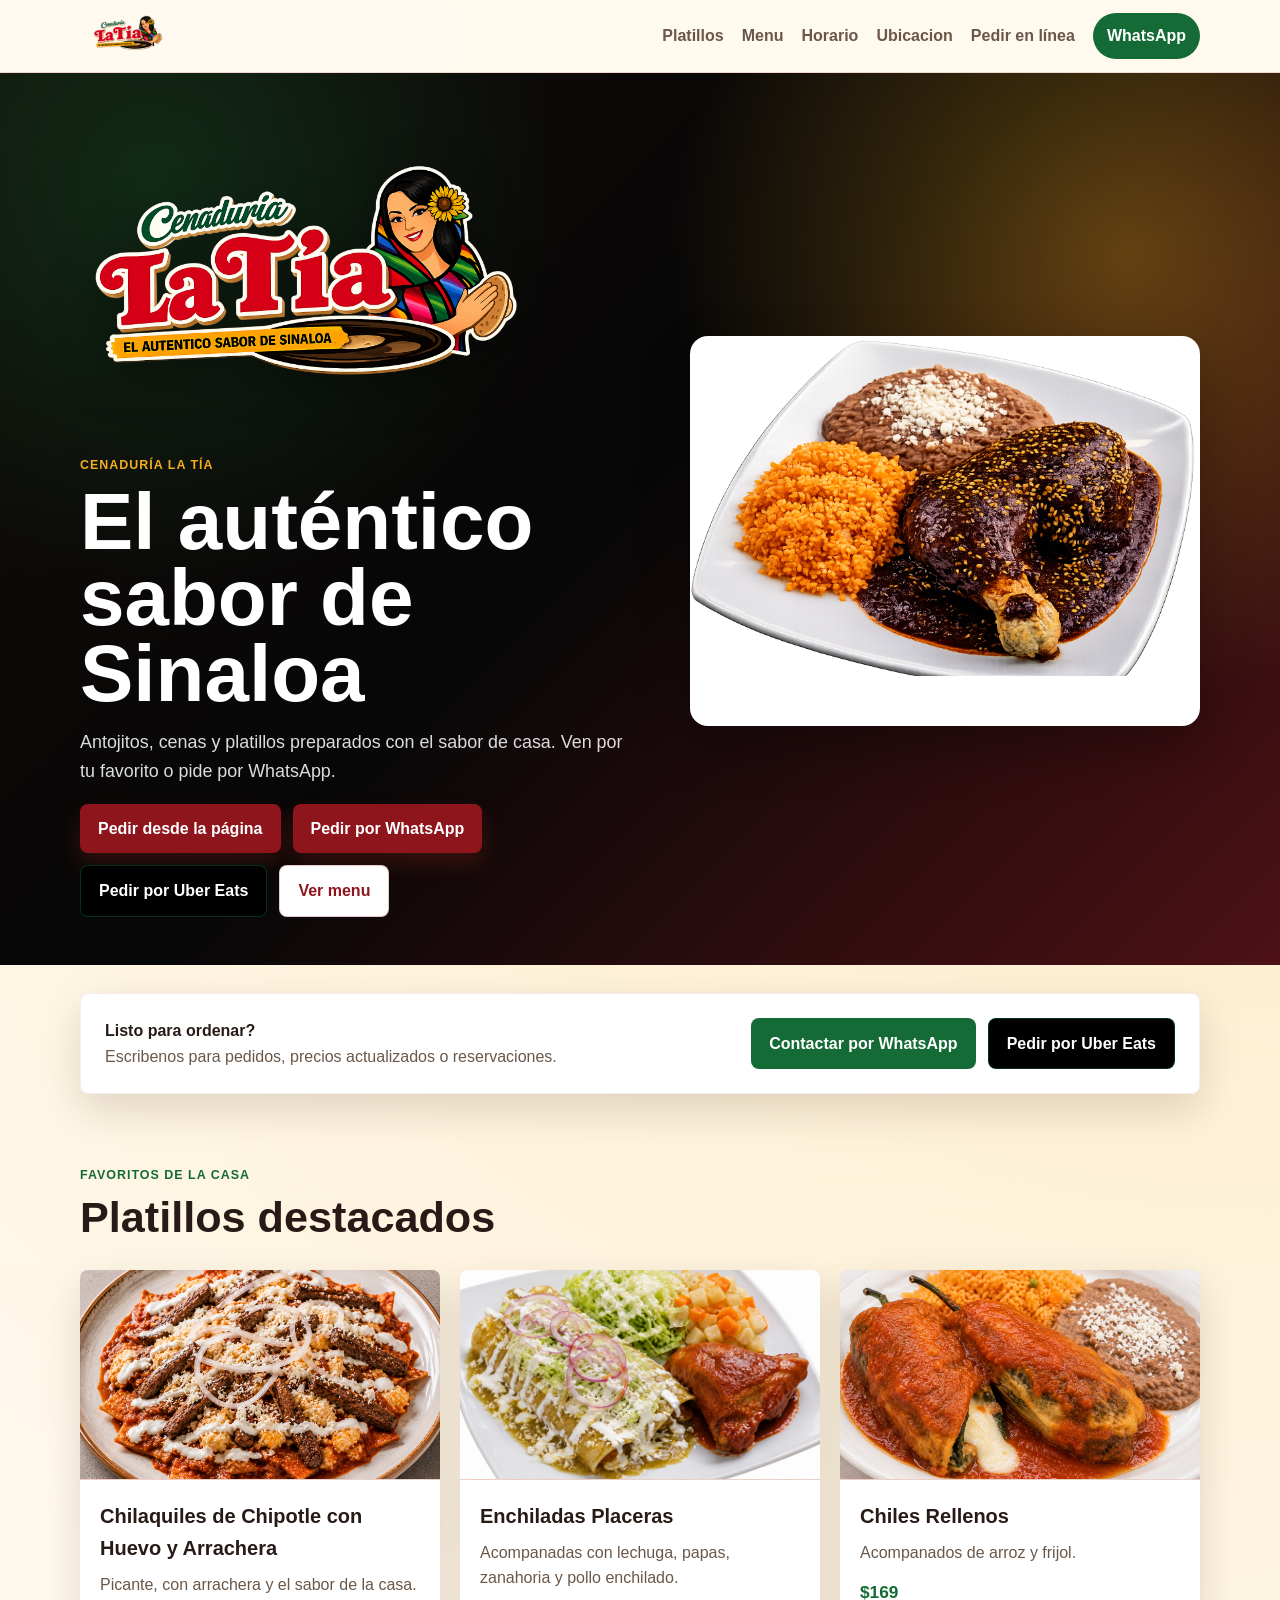
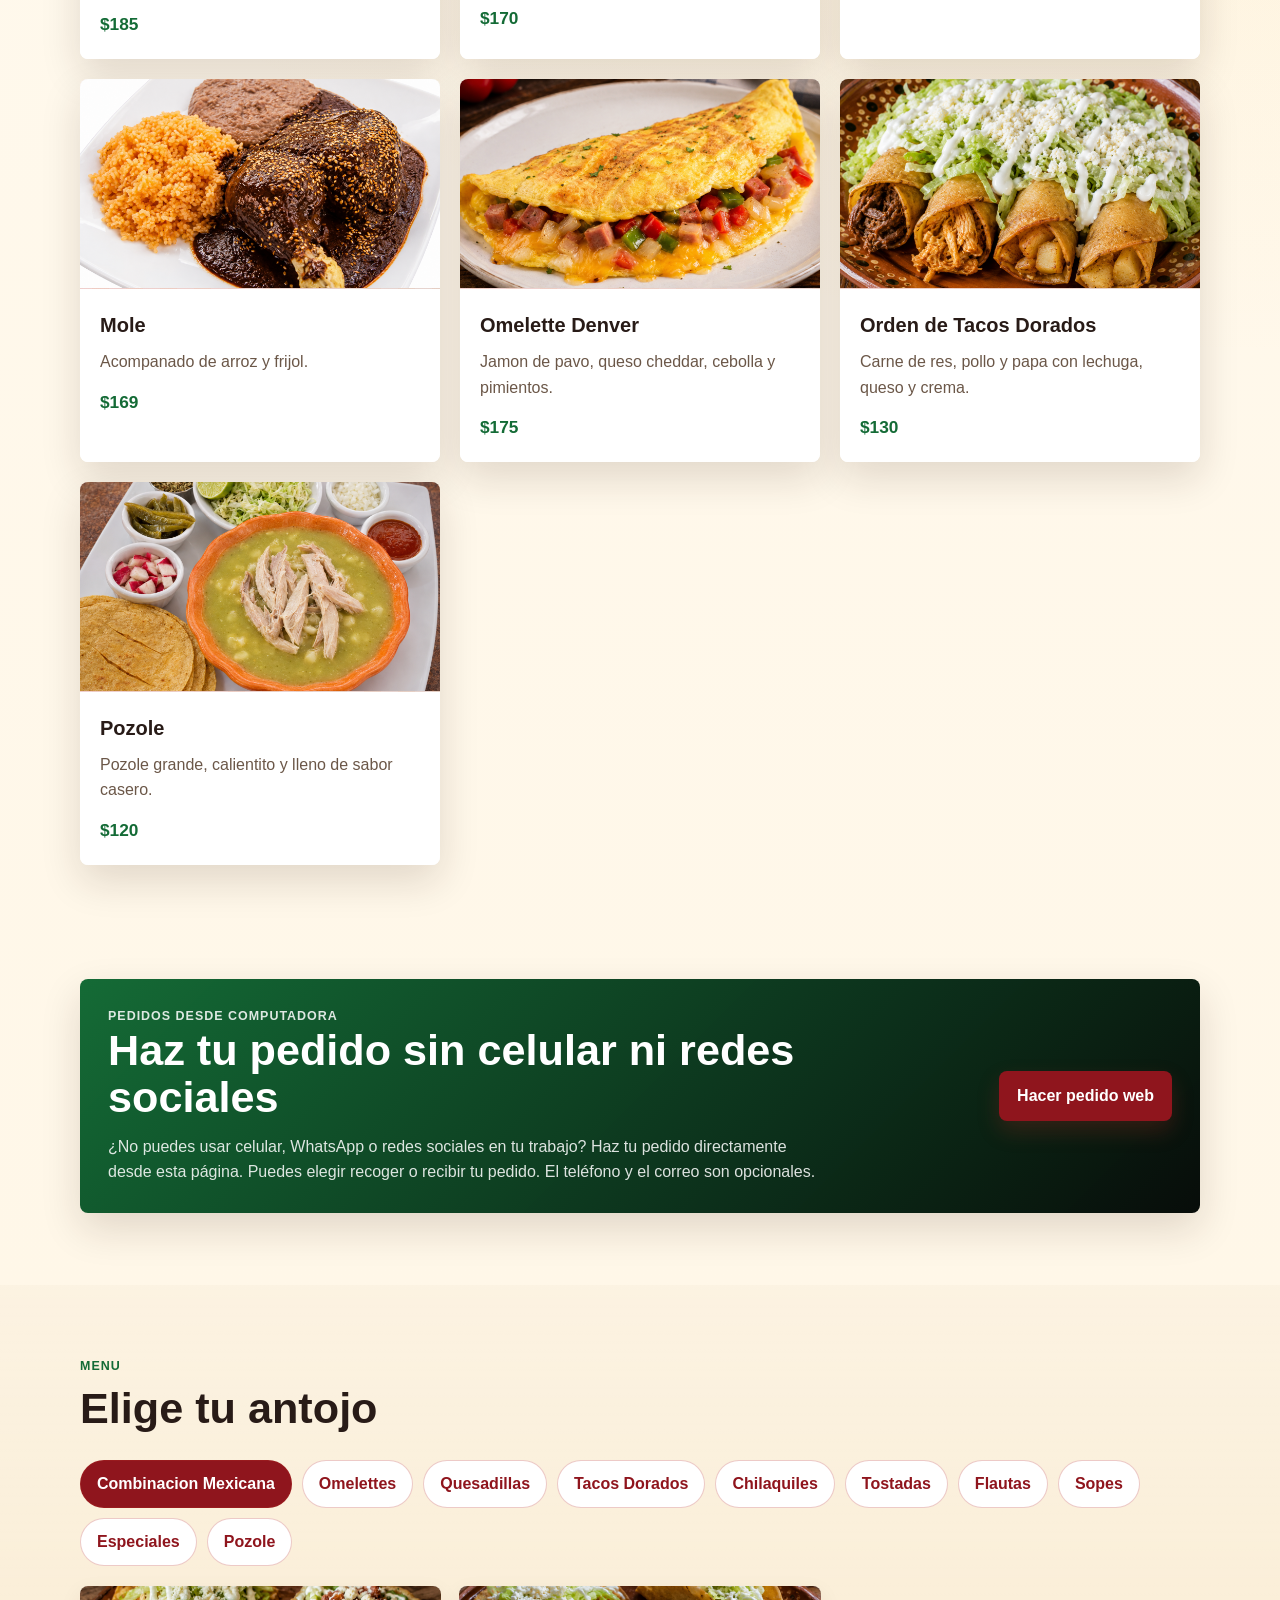
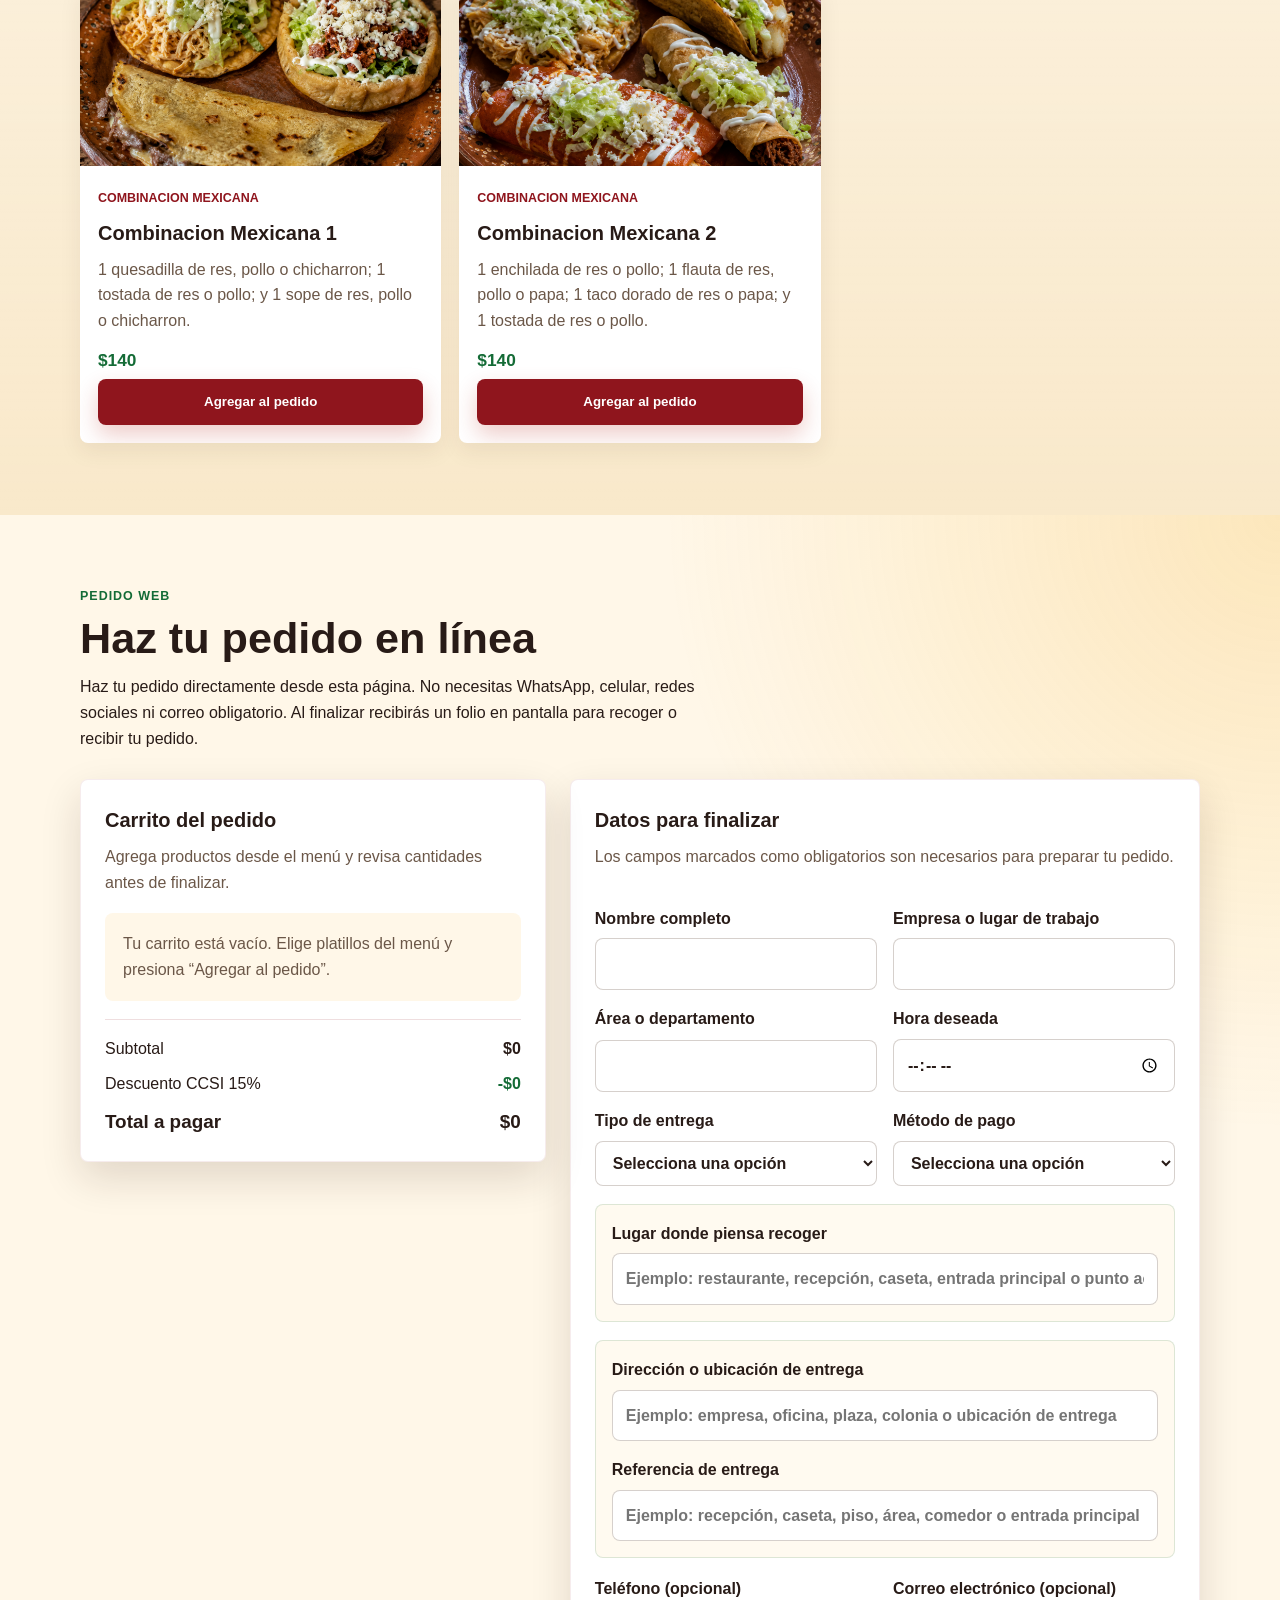
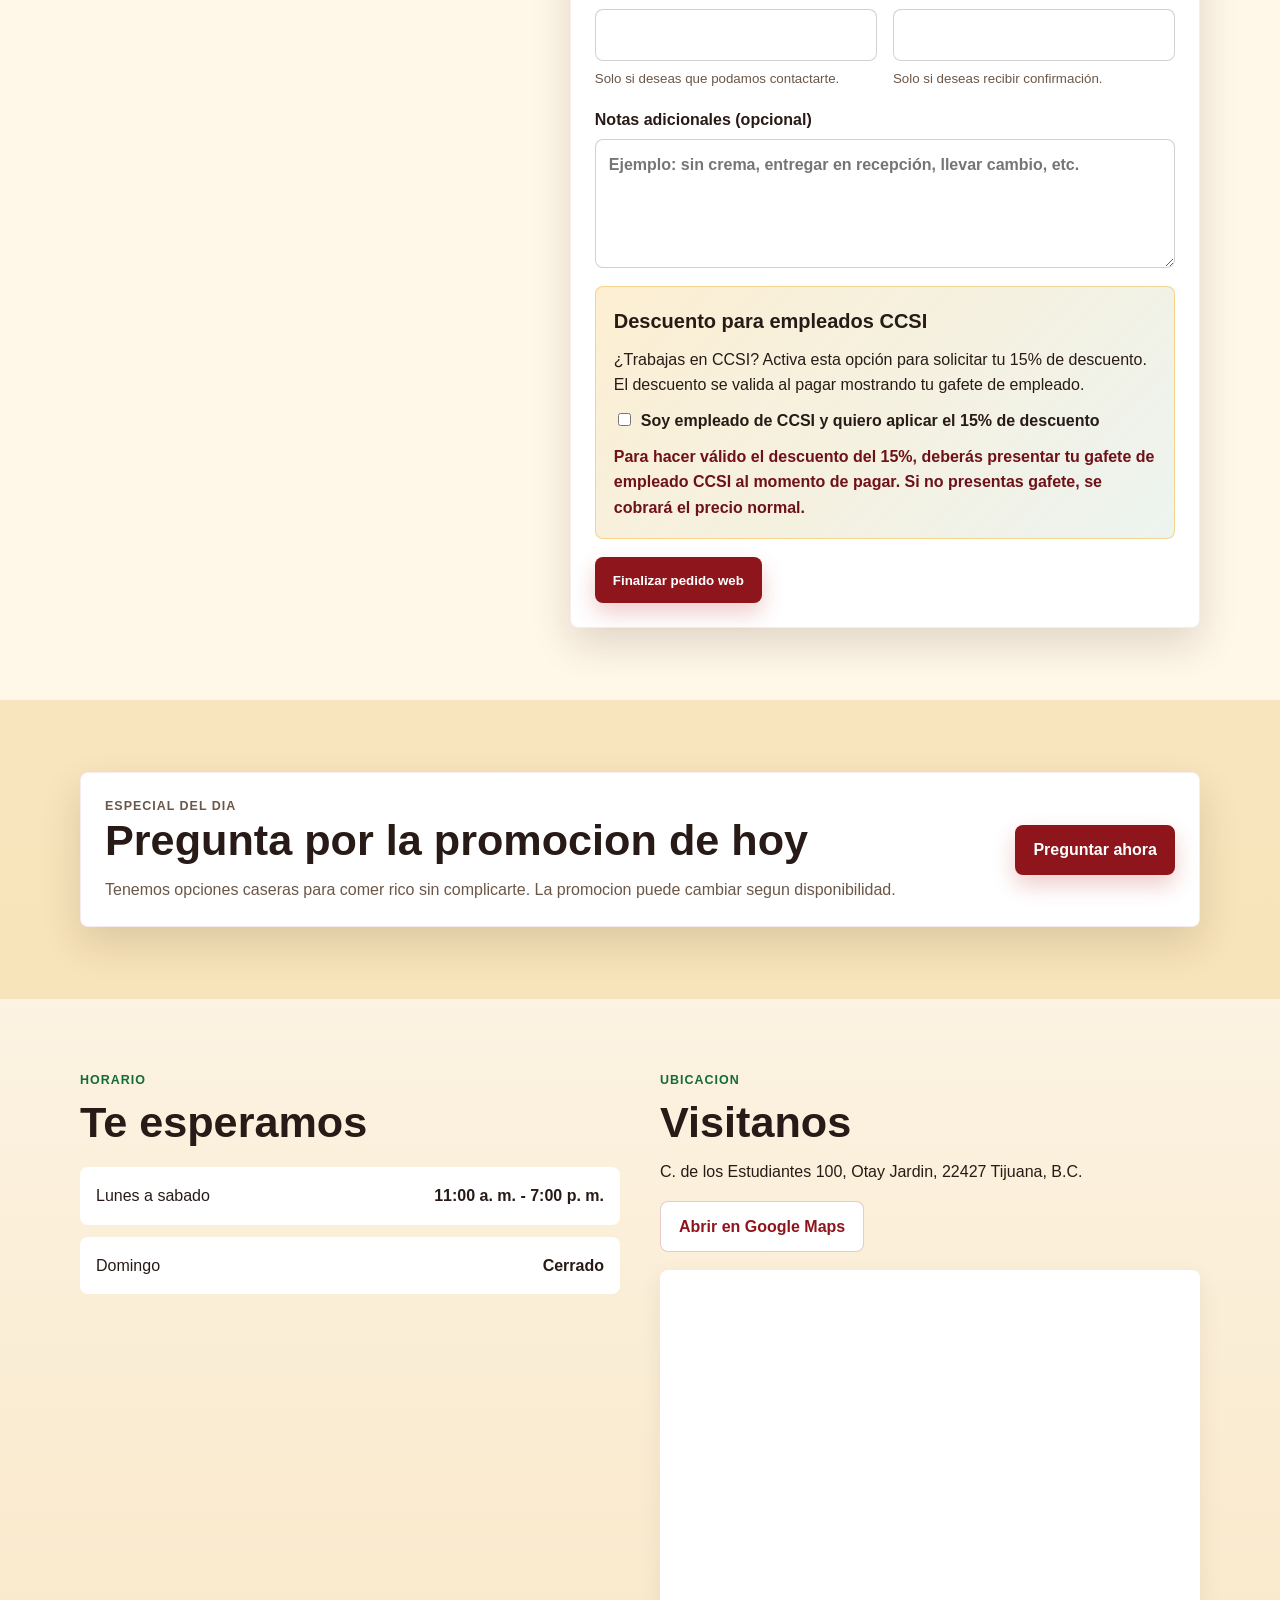
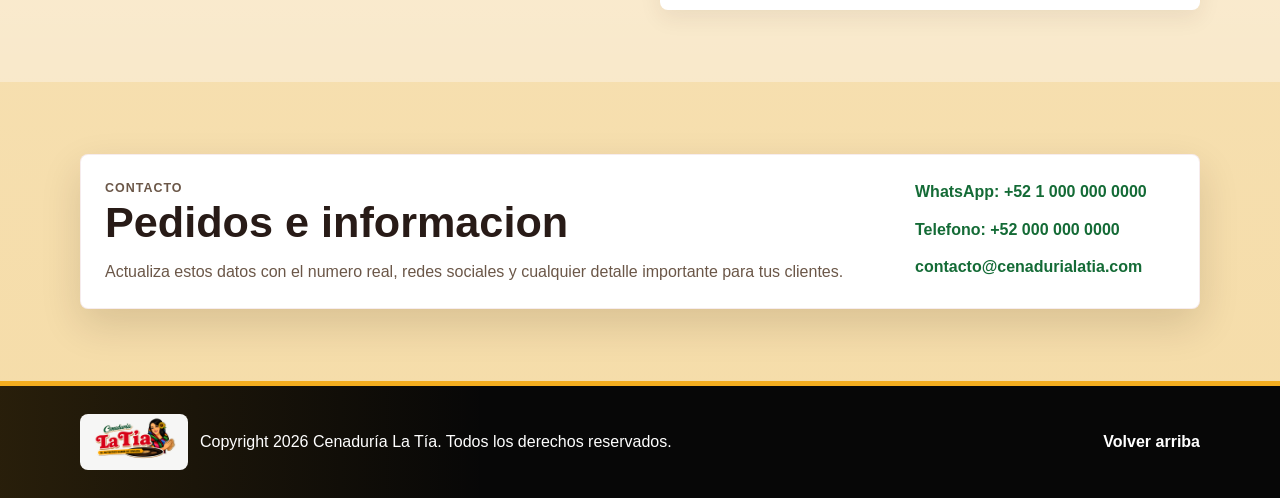
==== commit cd8f478c: "Agregar pedido web con carrito, folio y descuento CCSI" ====
--- a/index.html
+++ b/index.html
@@ -24,6 +24,7 @@
         <a href="#menu">Menu</a>
         <a href="#horario">Horario</a>
         <a href="#ubicacion">Ubicacion</a>
+        <a href="#pedido-web">Pedir en línea</a>
         <a class="nav-whatsapp" href="https://wa.me/5210000000000" target="_blank" rel="noopener">WhatsApp</a>
       </div>
     </nav>
@@ -38,6 +39,7 @@
           <h1>El auténtico sabor de Sinaloa</h1>
           <p class="hero-text">Antojitos, cenas y platillos preparados con el sabor de casa. Ven por tu favorito o pide por WhatsApp.</p>
           <div class="hero-actions">
+            <a class="btn btn-primary" href="#pedido-web">Pedir desde la página</a>
             <a class="btn btn-primary" href="https://wa.me/5210000000000" target="_blank" rel="noopener">Pedir por WhatsApp</a>
             <a class="btn btn-uber-eats" href="https://www.ubereats.com/mx/store/cenaduria-la-tia-tijuana/-XhYn-DqWiixjA2jXDcjHQ?diningMode=DELIVERY&pl=[base64]%3D&ps=1&sc=SEARCH_SUGGESTION" target="_blank" rel="noopener noreferrer">Pedir por Uber Eats</a>
             <a class="btn btn-secondary" href="#menu">Ver menu</a>
@@ -140,6 +142,17 @@
             </div>
           </article>
         </div>
+      </div>
+    </section>
+
+    <section class="section order-intro-section">
+      <div class="container order-intro">
+        <div>
+          <p class="eyebrow">Pedidos desde computadora</p>
+          <h2>Haz tu pedido sin celular ni redes sociales</h2>
+          <p>¿No puedes usar celular, WhatsApp o redes sociales en tu trabajo? Haz tu pedido directamente desde esta página. Puedes elegir recoger o recibir tu pedido. El teléfono y el correo son opcionales.</p>
+        </div>
+        <a class="btn btn-primary" href="#pedido-web">Hacer pedido web</a>
       </div>
     </section>
 
@@ -496,6 +509,128 @@
             </div>
           </article>
         </div>
+      </div>
+    </section>
+
+    <section id="pedido-web" class="section order-section">
+      <div class="container">
+        <div class="section-heading">
+          <p class="eyebrow">Pedido web</p>
+          <h2>Haz tu pedido en línea</h2>
+          <p>Haz tu pedido directamente desde esta página. No necesitas WhatsApp, celular, redes sociales ni correo obligatorio. Al finalizar recibirás un folio en pantalla para recoger o recibir tu pedido.</p>
+        </div>
+
+        <div class="order-layout">
+          <div class="order-panel cart-panel">
+            <div class="panel-heading">
+              <h3>Carrito del pedido</h3>
+              <p>Agrega productos desde el menú y revisa cantidades antes de finalizar.</p>
+            </div>
+            <div id="cart-empty" class="cart-empty">Tu carrito está vacío. Elige platillos del menú y presiona “Agregar al pedido”.</div>
+            <div id="cart-items" class="cart-items" aria-live="polite"></div>
+            <div id="cart-totals" class="cart-totals" hidden>
+              <div><span>Subtotal</span><strong id="cart-subtotal">$0</strong></div>
+              <div id="cart-discount-row" class="discount-row" hidden><span>Descuento CCSI 15%</span><strong id="cart-discount">-$0</strong></div>
+              <div class="total-row"><span>Total a pagar</span><strong id="cart-total">$0</strong></div>
+            </div>
+          </div>
+
+          <form id="order-form" class="order-panel order-form" novalidate>
+            <div class="panel-heading">
+              <h3>Datos para finalizar</h3>
+              <p>Los campos marcados como obligatorios son necesarios para preparar tu pedido.</p>
+            </div>
+
+            <div id="order-error" class="form-message error-message" role="alert" hidden></div>
+
+            <div class="form-grid">
+              <label>
+                <span>Nombre completo</span>
+                <input type="text" id="customer-name" name="customerName" autocomplete="name" required>
+              </label>
+              <label>
+                <span>Empresa o lugar de trabajo</span>
+                <input type="text" id="customer-company" name="customerCompany" required>
+              </label>
+              <label>
+                <span>Área o departamento</span>
+                <input type="text" id="customer-area" name="customerArea" required>
+              </label>
+              <label>
+                <span>Hora deseada</span>
+                <input type="time" id="desired-time" name="desiredTime" required>
+              </label>
+              <label>
+                <span>Tipo de entrega</span>
+                <select id="delivery-type" name="deliveryType" required>
+                  <option value="">Selecciona una opción</option>
+                  <option value="Voy a recoger">Voy a recoger</option>
+                  <option value="Quiero recibir mi pedido">Quiero recibir mi pedido</option>
+                </select>
+              </label>
+              <label>
+                <span>Método de pago</span>
+                <select id="payment-method" name="paymentMethod" required>
+                  <option value="">Selecciona una opción</option>
+                  <option value="Efectivo">Efectivo</option>
+                  <option value="Tarjeta al recoger / recibir">Tarjeta al recoger / recibir</option>
+                  <option value="Transferencia">Transferencia</option>
+                  <option value="Otro">Otro</option>
+                </select>
+              </label>
+            </div>
+
+            <div id="pickup-fields" class="conditional-fields" hidden>
+              <label>
+                <span>Lugar donde piensa recoger</span>
+                <input type="text" id="pickup-place" name="pickupPlace" placeholder="Ejemplo: restaurante, recepción, caseta, entrada principal o punto acordado">
+              </label>
+            </div>
+
+            <div id="delivery-fields" class="conditional-fields" hidden>
+              <label>
+                <span>Dirección o ubicación de entrega</span>
+                <input type="text" id="delivery-address" name="deliveryAddress" placeholder="Ejemplo: empresa, oficina, plaza, colonia o ubicación de entrega">
+              </label>
+              <label>
+                <span>Referencia de entrega</span>
+                <input type="text" id="delivery-reference" name="deliveryReference" placeholder="Ejemplo: recepción, caseta, piso, área, comedor o entrada principal">
+              </label>
+            </div>
+
+            <div class="form-grid optional-grid">
+              <label>
+                <span>Teléfono (opcional)</span>
+                <input type="tel" id="customer-phone" name="customerPhone">
+                <small>Solo si deseas que podamos contactarte.</small>
+              </label>
+              <label>
+                <span>Correo electrónico (opcional)</span>
+                <input type="email" id="customer-email" name="customerEmail">
+                <small>Solo si deseas recibir confirmación.</small>
+              </label>
+            </div>
+
+            <label>
+              <span>Notas adicionales (opcional)</span>
+              <textarea id="order-notes" name="orderNotes" rows="4" placeholder="Ejemplo: sin crema, entregar en recepción, llevar cambio, etc."></textarea>
+            </label>
+
+            <div class="ccsi-box">
+              <h3>Descuento para empleados CCSI</h3>
+              <p>¿Trabajas en CCSI? Activa esta opción para solicitar tu 15% de descuento. El descuento se valida al pagar mostrando tu gafete de empleado.</p>
+              <label class="checkbox-label">
+                <input type="checkbox" id="ccsi-discount" name="ccsiDiscount">
+                <span>Soy empleado de CCSI y quiero aplicar el 15% de descuento</span>
+              </label>
+              <p class="ccsi-warning">Para hacer válido el descuento del 15%, deberás presentar tu gafete de empleado CCSI al momento de pagar. Si no presentas gafete, se cobrará el precio normal.</p>
+            </div>
+
+            <button class="btn btn-primary submit-order" type="submit">Finalizar pedido web</button>
+          </form>
+        </div>
+
+        <div id="order-confirmation" class="order-confirmation" hidden></div>
       </div>
     </section>
 
--- a/style.css
+++ b/style.css
@@ -535,6 +535,330 @@
   font-weight: 800;
 }
 
+.order-intro-section {
+  padding-top: 42px;
+}
+
+.order-intro {
+  display: flex;
+  align-items: center;
+  justify-content: space-between;
+  gap: 24px;
+  padding: 28px;
+  border-radius: 8px;
+  color: var(--white);
+  background:
+    linear-gradient(135deg, rgba(20, 107, 54, 0.92), rgba(7, 7, 7, 0.94)),
+    var(--green);
+  box-shadow: var(--shadow);
+}
+
+.order-intro h2,
+.order-intro p {
+  max-width: 720px;
+}
+
+.order-intro p {
+  margin-bottom: 0;
+  color: rgba(255, 255, 255, 0.86);
+}
+
+.menu-add-btn {
+  width: 100%;
+  margin-top: 4px;
+  border: 0;
+  cursor: pointer;
+}
+
+.order-section {
+  background:
+    radial-gradient(circle at top right, rgba(243, 173, 31, 0.22), transparent 28%),
+    var(--cream);
+}
+
+.order-layout {
+  display: grid;
+  grid-template-columns: 0.85fr 1.15fr;
+  gap: 24px;
+  align-items: start;
+}
+
+.order-panel,
+.order-confirmation {
+  padding: 24px;
+  border-radius: 8px;
+  background: var(--white);
+  box-shadow: var(--shadow);
+  border: 1px solid rgba(143, 21, 29, 0.08);
+}
+
+.cart-panel {
+  position: sticky;
+  top: 92px;
+}
+
+.panel-heading {
+  margin-bottom: 18px;
+}
+
+.panel-heading p {
+  margin-bottom: 0;
+  color: var(--muted);
+}
+
+.cart-empty {
+  padding: 18px;
+  border-radius: 8px;
+  color: var(--muted);
+  background: var(--cream);
+}
+
+.cart-items {
+  display: grid;
+  gap: 12px;
+}
+
+.cart-item {
+  display: grid;
+  gap: 10px;
+  padding: 14px;
+  border-radius: 8px;
+  background: #fffaf0;
+  border: 1px solid rgba(143, 21, 29, 0.1);
+}
+
+.cart-item-main {
+  display: flex;
+  align-items: flex-start;
+  justify-content: space-between;
+  gap: 14px;
+}
+
+.cart-item-title {
+  font-weight: 800;
+}
+
+.cart-item-price {
+  color: var(--muted);
+  font-size: 0.92rem;
+}
+
+.cart-controls {
+  display: flex;
+  align-items: center;
+  justify-content: space-between;
+  gap: 12px;
+}
+
+.qty-controls {
+  display: inline-flex;
+  align-items: center;
+  gap: 8px;
+}
+
+.qty-btn,
+.remove-item {
+  min-width: 34px;
+  min-height: 34px;
+  border: 0;
+  border-radius: 8px;
+  cursor: pointer;
+  font-weight: 800;
+}
+
+.qty-btn {
+  color: var(--white);
+  background: var(--green);
+}
+
+.remove-item {
+  color: var(--red);
+  background: rgba(143, 21, 29, 0.08);
+  padding: 0 10px;
+}
+
+.cart-totals {
+  display: grid;
+  gap: 10px;
+  margin-top: 18px;
+  padding-top: 16px;
+  border-top: 1px solid rgba(143, 21, 29, 0.14);
+}
+
+.cart-totals div {
+  display: flex;
+  justify-content: space-between;
+  gap: 16px;
+}
+
+.discount-row strong {
+  color: var(--green);
+}
+
+.total-row {
+  font-size: 1.18rem;
+  font-weight: 800;
+}
+
+.order-form {
+  display: grid;
+  gap: 18px;
+}
+
+.form-grid {
+  display: grid;
+  grid-template-columns: repeat(2, 1fr);
+  gap: 16px;
+}
+
+.order-form label {
+  display: grid;
+  gap: 7px;
+  font-weight: 800;
+}
+
+.order-form input,
+.order-form select,
+.order-form textarea {
+  width: 100%;
+  border: 1px solid rgba(107, 87, 72, 0.28);
+  border-radius: 8px;
+  padding: 12px 13px;
+  color: var(--text);
+  background: var(--white);
+  font: inherit;
+}
+
+.order-form input:focus,
+.order-form select:focus,
+.order-form textarea:focus {
+  outline: 3px solid rgba(243, 173, 31, 0.3);
+  border-color: var(--gold);
+}
+
+.order-form small {
+  color: var(--muted);
+  font-weight: 400;
+}
+
+.conditional-fields {
+  display: grid;
+  gap: 16px;
+  padding: 16px;
+  border-radius: 8px;
+  background: #fffaf0;
+  border: 1px solid rgba(20, 107, 54, 0.14);
+}
+
+.ccsi-box {
+  display: grid;
+  gap: 10px;
+  padding: 18px;
+  border-radius: 8px;
+  background: linear-gradient(135deg, rgba(243, 173, 31, 0.2), rgba(20, 107, 54, 0.08));
+  border: 1px solid rgba(243, 173, 31, 0.42);
+}
+
+.ccsi-box h3,
+.ccsi-box p {
+  margin-bottom: 0;
+}
+
+.checkbox-label {
+  display: flex !important;
+  grid-template-columns: auto 1fr;
+  align-items: flex-start;
+  gap: 10px;
+  cursor: pointer;
+}
+
+.checkbox-label input {
+  width: auto;
+  margin-top: 5px;
+}
+
+.ccsi-warning {
+  color: var(--dark-red);
+  font-weight: 800;
+}
+
+.form-message {
+  padding: 12px 14px;
+  border-radius: 8px;
+  font-weight: 800;
+}
+
+.error-message {
+  color: var(--dark-red);
+  background: rgba(143, 21, 29, 0.1);
+}
+
+.submit-order {
+  justify-self: start;
+  border: 0;
+  cursor: pointer;
+}
+
+.order-confirmation {
+  margin-top: 24px;
+  border-left: 6px solid var(--green);
+}
+
+.confirmation-grid {
+  display: grid;
+  grid-template-columns: repeat(2, 1fr);
+  gap: 12px;
+  margin: 18px 0;
+}
+
+.confirmation-field,
+.confirmation-items,
+.confirmation-total {
+  padding: 12px;
+  border-radius: 8px;
+  background: #fffaf0;
+}
+
+.confirmation-field span {
+  display: block;
+  color: var(--muted);
+  font-size: 0.9rem;
+}
+
+.confirmation-items {
+  display: grid;
+  gap: 8px;
+  margin-bottom: 14px;
+}
+
+.confirmation-item,
+.confirmation-total div {
+  display: flex;
+  justify-content: space-between;
+  gap: 14px;
+}
+
+.confirmation-total {
+  display: grid;
+  gap: 8px;
+}
+
+.confirmation-actions {
+  display: flex;
+  flex-wrap: wrap;
+  gap: 12px;
+  margin-top: 18px;
+}
+
+.confirmation-note {
+  color: var(--green);
+  font-weight: 800;
+}
+
+.print-only {
+  display: none;
+}
+
 @media (max-width: 820px) {
   .menu-toggle {
     display: block;
@@ -583,6 +907,7 @@
   }
 
   .quick-contact-box,
+  .order-intro,
   .promo,
   .contact-card,
   .footer-brand,
@@ -601,9 +926,62 @@
     flex-direction: column;
   }
 
+  .order-layout,
+  .form-grid,
+  .confirmation-grid {
+    grid-template-columns: 1fr;
+  }
+
+  .cart-panel {
+    position: static;
+  }
+
+  .submit-order {
+    width: 100%;
+  }
+
   .clean-list li {
     align-items: flex-start;
     flex-direction: column;
     gap: 4px;
   }
 }
+
+@media print {
+  body {
+    background: #ffffff;
+    color: #000000;
+  }
+
+  .site-header,
+  .hero,
+  .quick-contact,
+  #platillos,
+  .order-intro-section,
+  #menu,
+  .order-layout,
+  .promo,
+  #horario,
+  #contacto,
+  .footer,
+  .confirmation-actions {
+    display: none !important;
+  }
+
+  #pedido-web,
+  .order-confirmation {
+    display: block !important;
+    padding: 0;
+    margin: 0;
+    box-shadow: none;
+    border: 0;
+  }
+
+  .order-confirmation {
+    font-size: 12pt;
+  }
+
+  .print-only {
+    display: block;
+  }
+}
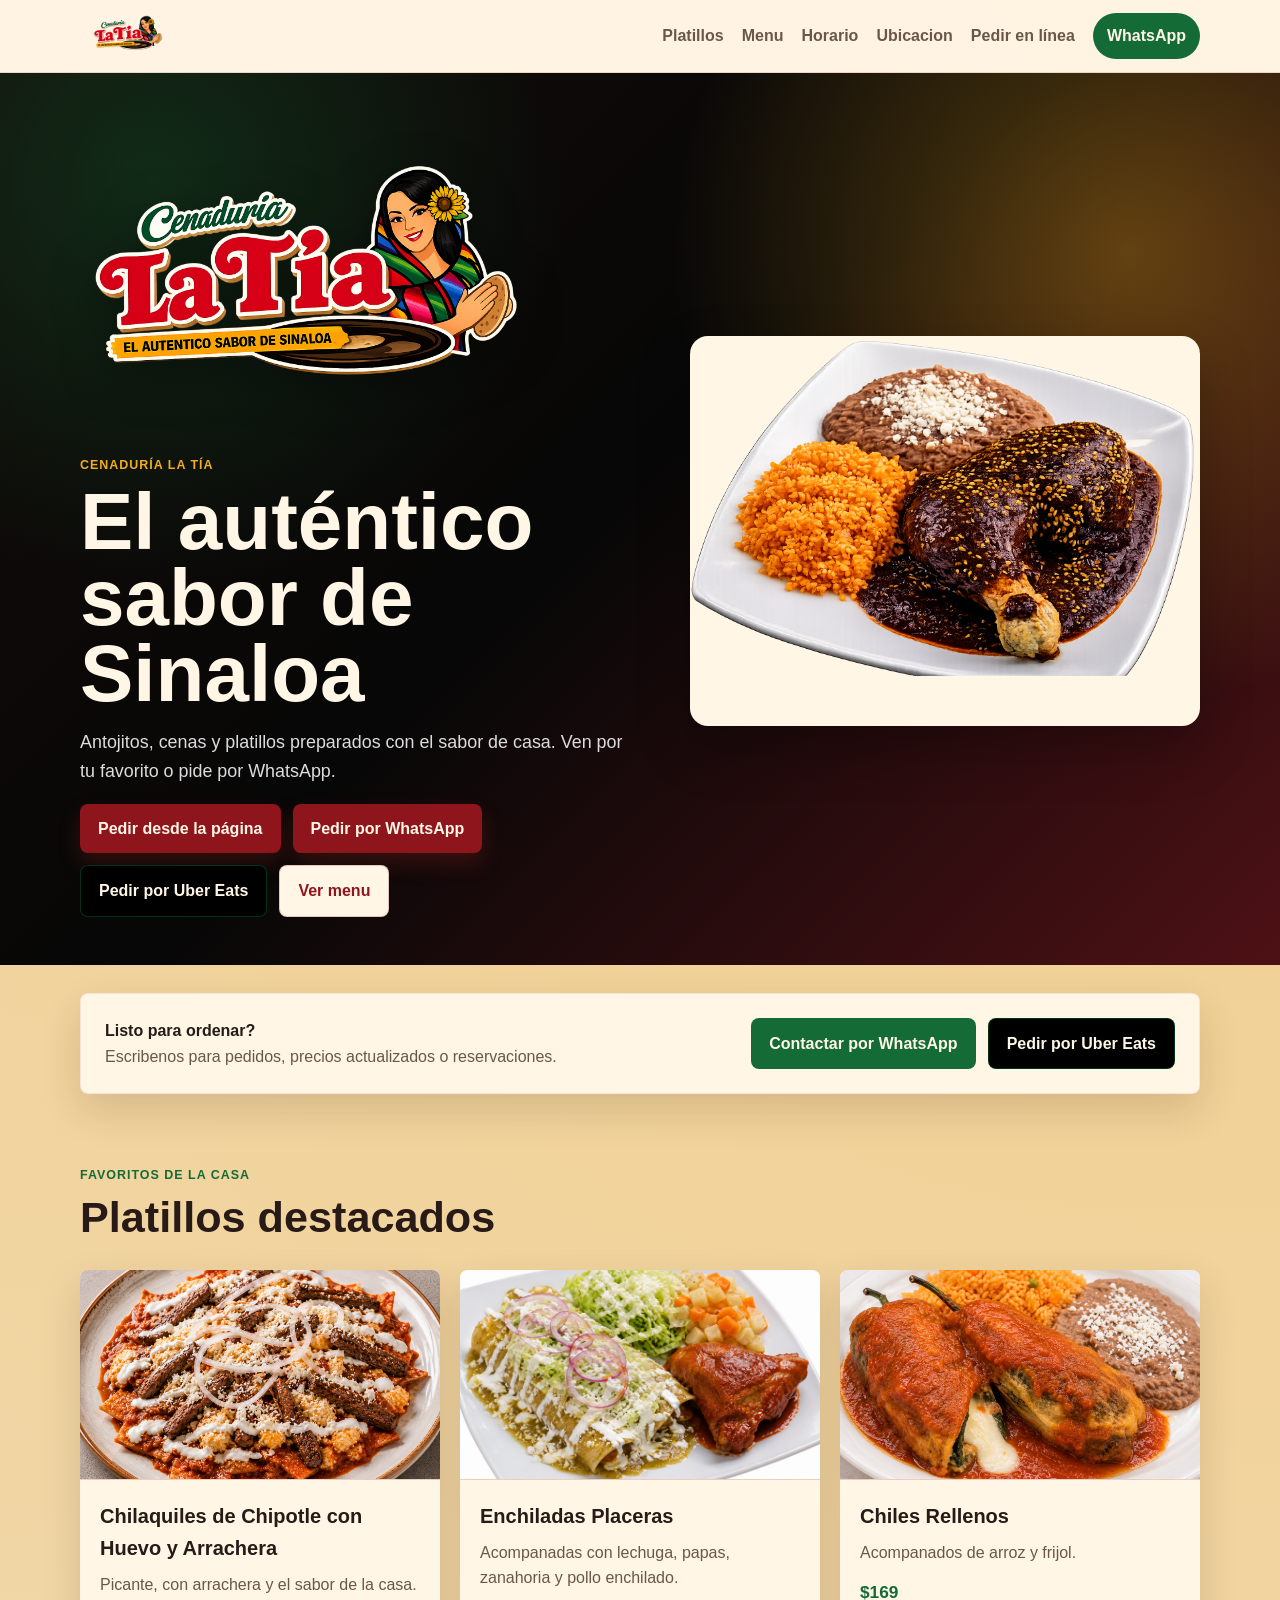
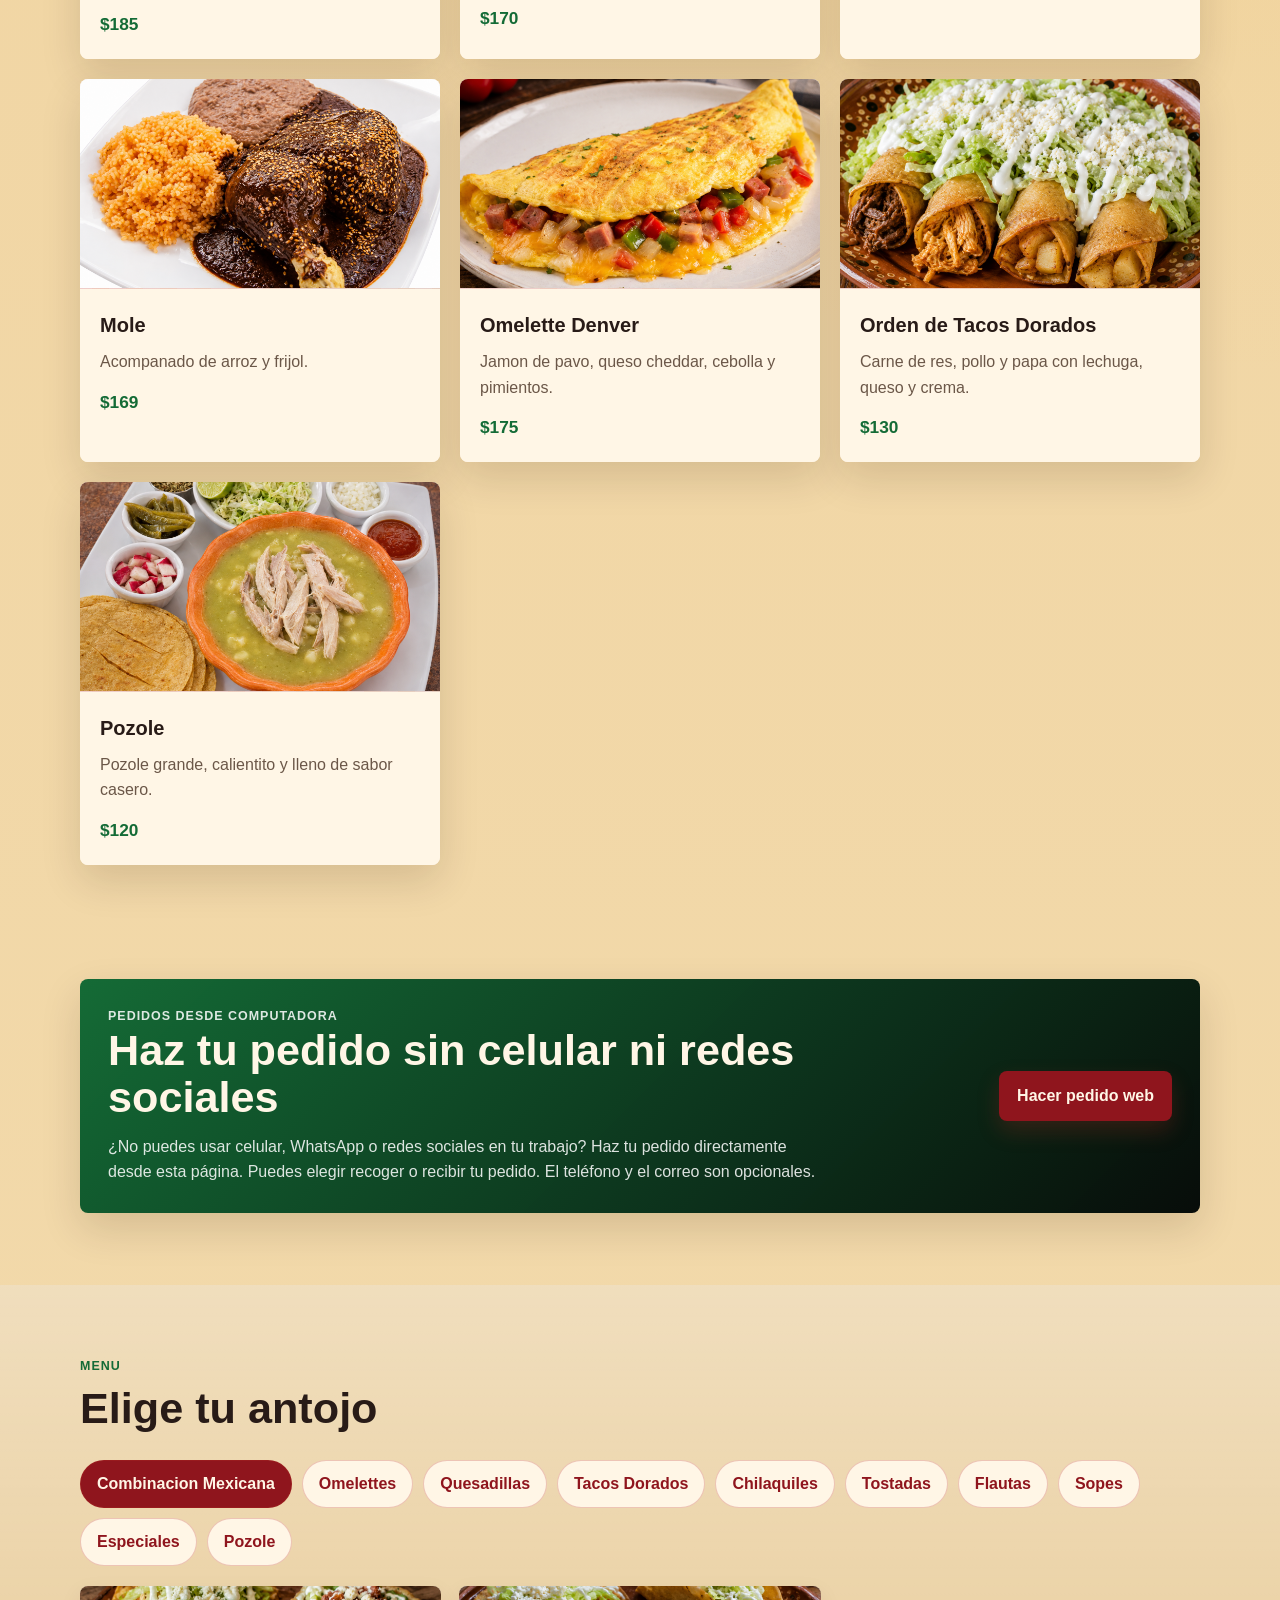
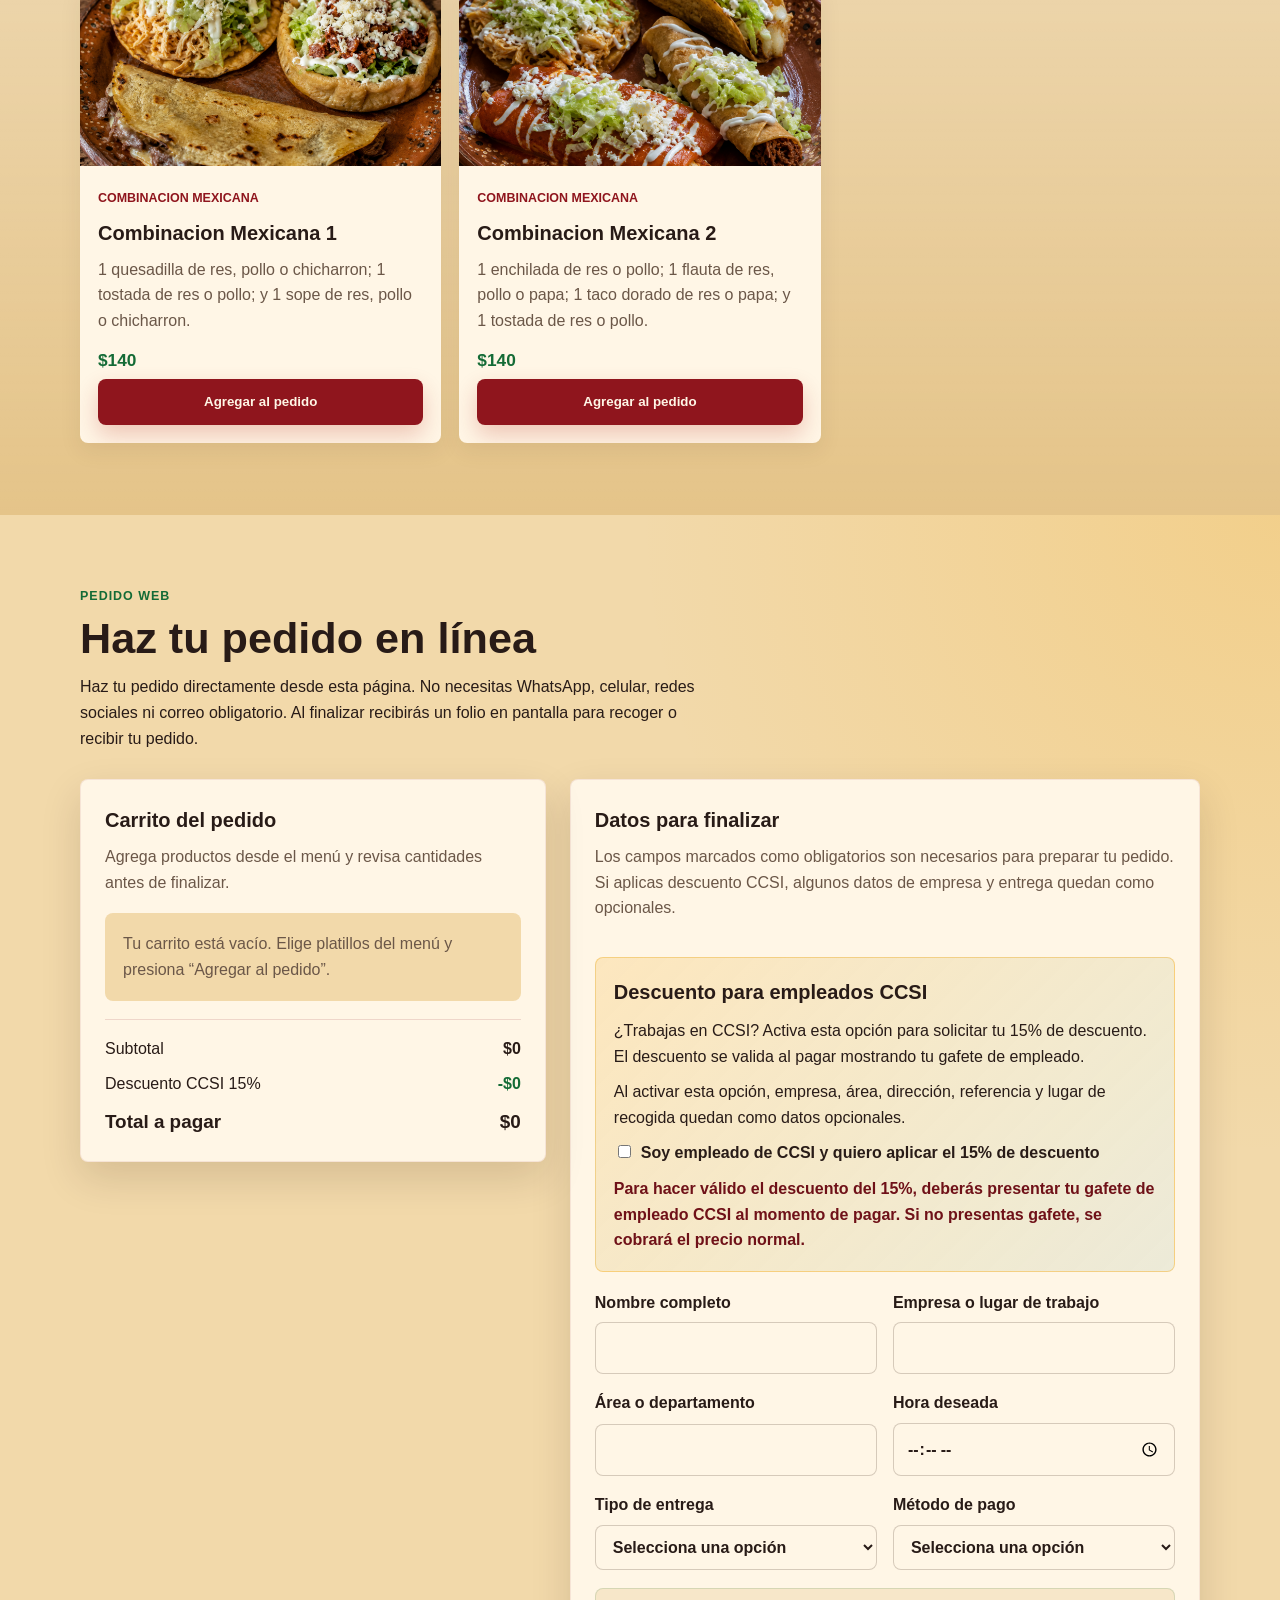
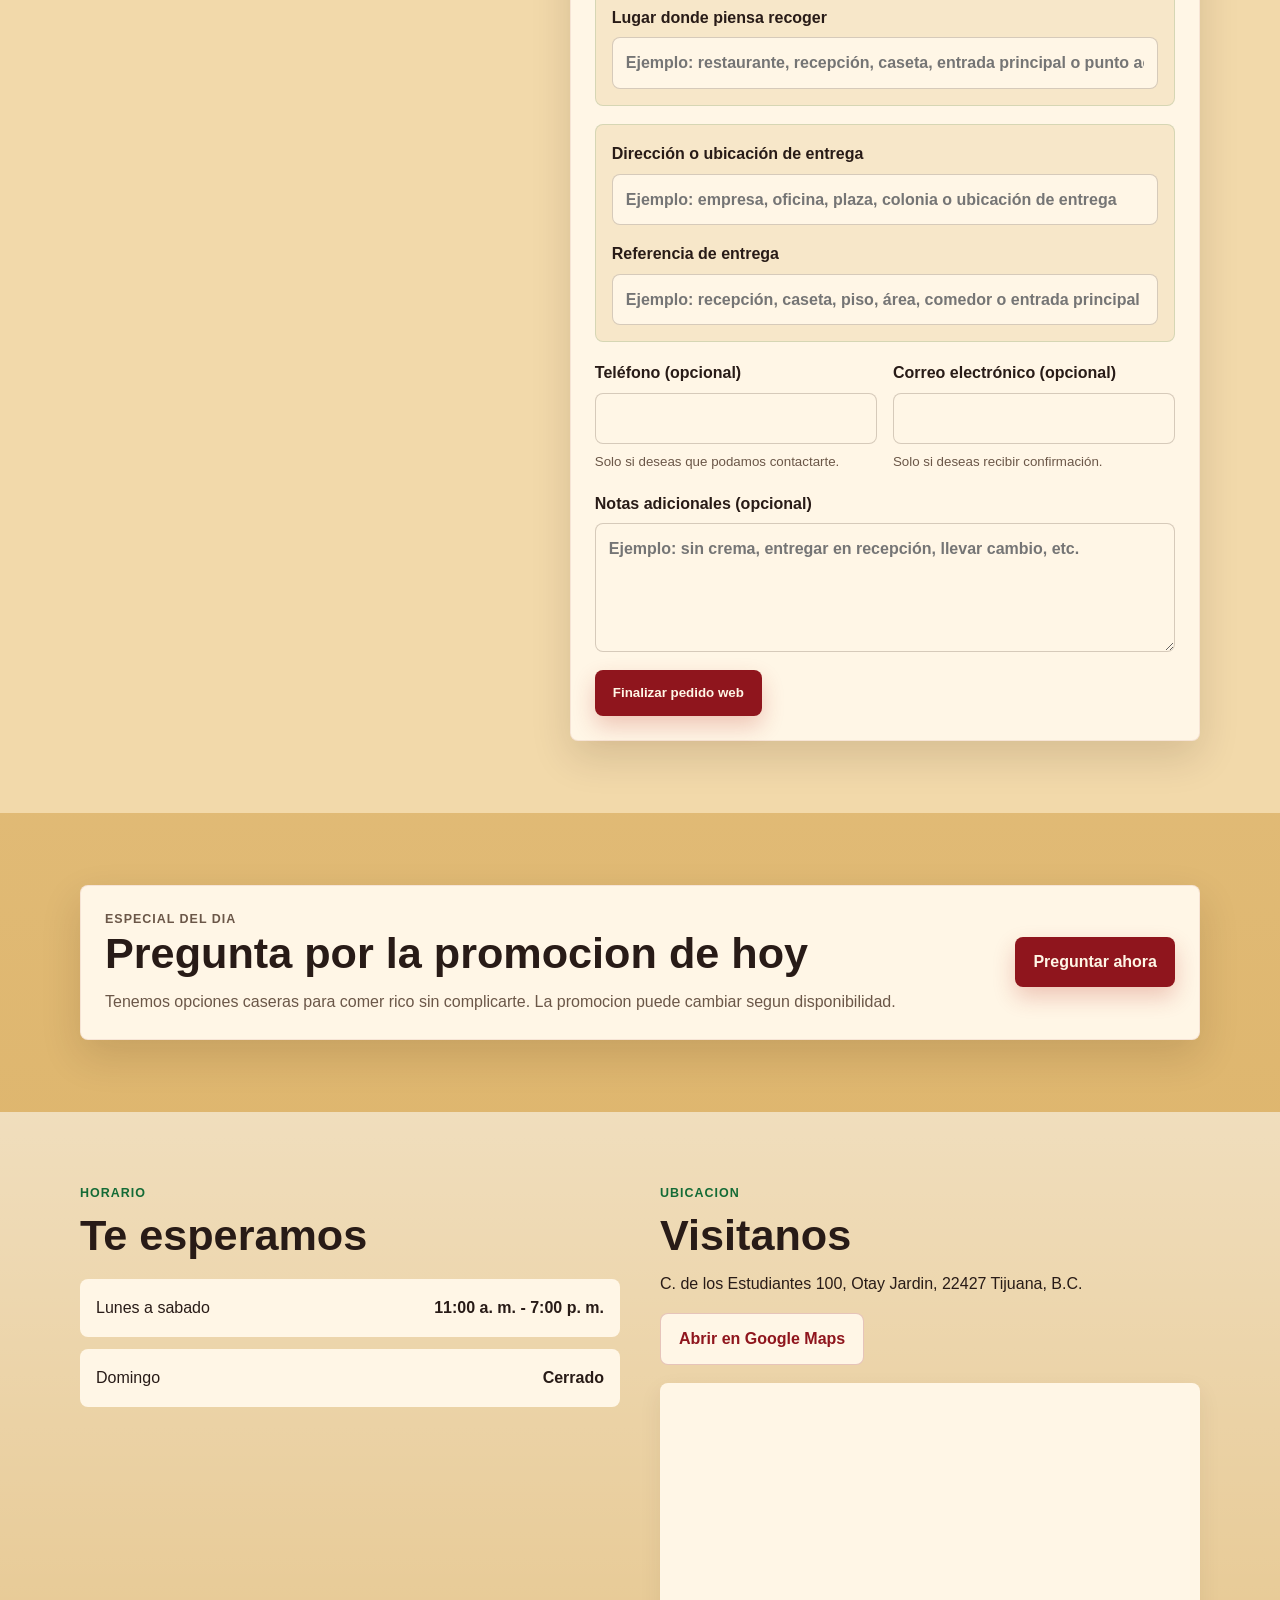
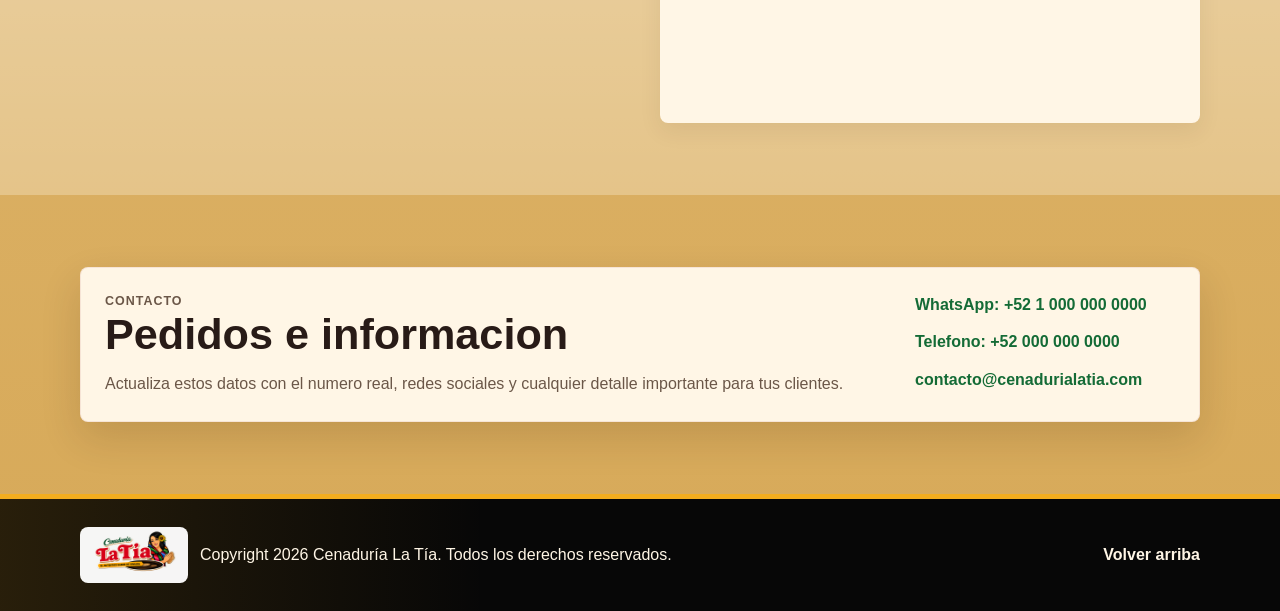
==== commit f6854373: "Mejorar diseño de página y formulario de pedidos" ====
--- a/index.html
+++ b/index.html
@@ -538,10 +538,21 @@
           <form id="order-form" class="order-panel order-form" novalidate>
             <div class="panel-heading">
               <h3>Datos para finalizar</h3>
-              <p>Los campos marcados como obligatorios son necesarios para preparar tu pedido.</p>
+              <p>Los campos marcados como obligatorios son necesarios para preparar tu pedido. Si aplicas descuento CCSI, algunos datos de empresa y entrega quedan como opcionales.</p>
             </div>
 
             <div id="order-error" class="form-message error-message" role="alert" hidden></div>
+
+            <div class="ccsi-box">
+              <h3>Descuento para empleados CCSI</h3>
+              <p>¿Trabajas en CCSI? Activa esta opción para solicitar tu 15% de descuento. El descuento se valida al pagar mostrando tu gafete de empleado.</p>
+              <p>Al activar esta opción, empresa, área, dirección, referencia y lugar de recogida quedan como datos opcionales.</p>
+              <label class="checkbox-label">
+                <input type="checkbox" id="ccsi-discount" name="ccsiDiscount">
+                <span>Soy empleado de CCSI y quiero aplicar el 15% de descuento</span>
+              </label>
+              <p class="ccsi-warning">Para hacer válido el descuento del 15%, deberás presentar tu gafete de empleado CCSI al momento de pagar. Si no presentas gafete, se cobrará el precio normal.</p>
+            </div>
 
             <div class="form-grid">
               <label>
@@ -615,16 +626,6 @@
               <span>Notas adicionales (opcional)</span>
               <textarea id="order-notes" name="orderNotes" rows="4" placeholder="Ejemplo: sin crema, entregar en recepción, llevar cambio, etc."></textarea>
             </label>
-
-            <div class="ccsi-box">
-              <h3>Descuento para empleados CCSI</h3>
-              <p>¿Trabajas en CCSI? Activa esta opción para solicitar tu 15% de descuento. El descuento se valida al pagar mostrando tu gafete de empleado.</p>
-              <label class="checkbox-label">
-                <input type="checkbox" id="ccsi-discount" name="ccsiDiscount">
-                <span>Soy empleado de CCSI y quiero aplicar el 15% de descuento</span>
-              </label>
-              <p class="ccsi-warning">Para hacer válido el descuento del 15%, deberás presentar tu gafete de empleado CCSI al momento de pagar. Si no presentas gafete, se cobrará el precio normal.</p>
-            </div>
 
             <button class="btn btn-primary submit-order" type="submit">Finalizar pedido web</button>
           </form>
--- a/style.css
+++ b/style.css
@@ -3,9 +3,9 @@
   --dark-red: #6f1118;
   --green: #146b36;
   --gold: #f3ad1f;
-  --cream: #fff7e8;
-  --warm: #f8e4bf;
-  --white: #ffffff;
+  --cream: #f2d9aa;
+  --warm: #dfb76f;
+  --white: #fff6e6;
   --black: #070707;
   --text: #281b17;
   --muted: #6b5748;
@@ -21,12 +21,13 @@
 }
 
 body {
+  position: relative;
   margin: 0;
   font-family: Arial, Helvetica, sans-serif;
   color: var(--text);
   background:
-    radial-gradient(circle at top right, rgba(243, 173, 31, 0.25), transparent 28%),
-    linear-gradient(180deg, #fffaf0 0%, var(--cream) 42%, #f5dca8 100%);
+    radial-gradient(circle at top right, rgba(243, 173, 31, 0.18), transparent 28%),
+    linear-gradient(180deg, #f0d39f 0%, var(--cream) 44%, #d7a958 100%);
   line-height: 1.6;
 }
 
@@ -36,6 +37,8 @@
 }
 
 .container {
+  position: relative;
+  z-index: 2;
   width: min(1120px, calc(100% - 32px));
   margin: 0 auto;
 }
@@ -44,7 +47,7 @@
   position: sticky;
   top: 0;
   z-index: 10;
-  background: rgba(255, 250, 240, 0.96);
+  background: rgba(255, 246, 230, 0.96);
   border-bottom: 1px solid rgba(143, 21, 29, 0.14);
   backdrop-filter: blur(10px);
 }
@@ -623,7 +626,7 @@
   gap: 10px;
   padding: 14px;
   border-radius: 8px;
-  background: #fffaf0;
+  background: #f7e7c9;
   border: 1px solid rgba(143, 21, 29, 0.1);
 }
 
@@ -746,7 +749,7 @@
   gap: 16px;
   padding: 16px;
   border-radius: 8px;
-  background: #fffaf0;
+  background: #f7e7c9;
   border: 1px solid rgba(20, 107, 54, 0.14);
 }
 
@@ -816,7 +819,7 @@
 .confirmation-total {
   padding: 12px;
   border-radius: 8px;
-  background: #fffaf0;
+  background: #f7e7c9;
 }
 
 .confirmation-field span {
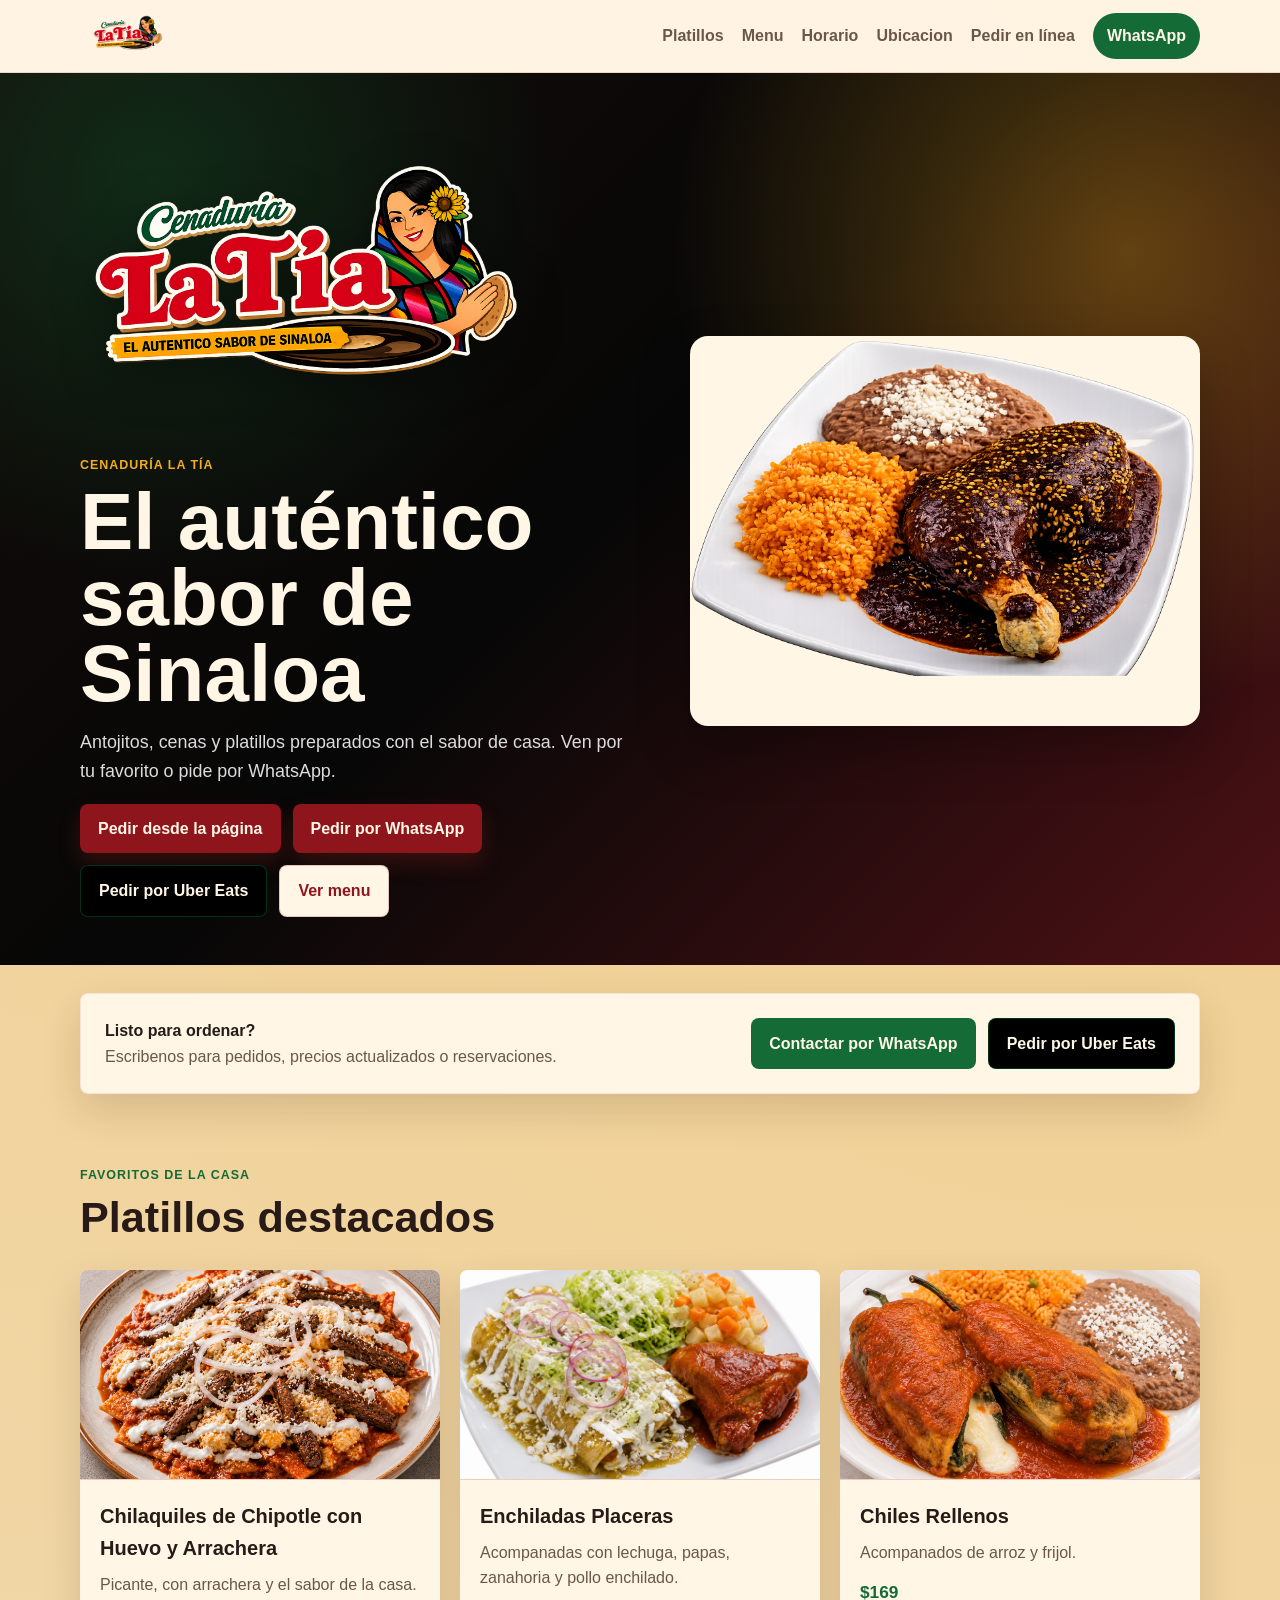
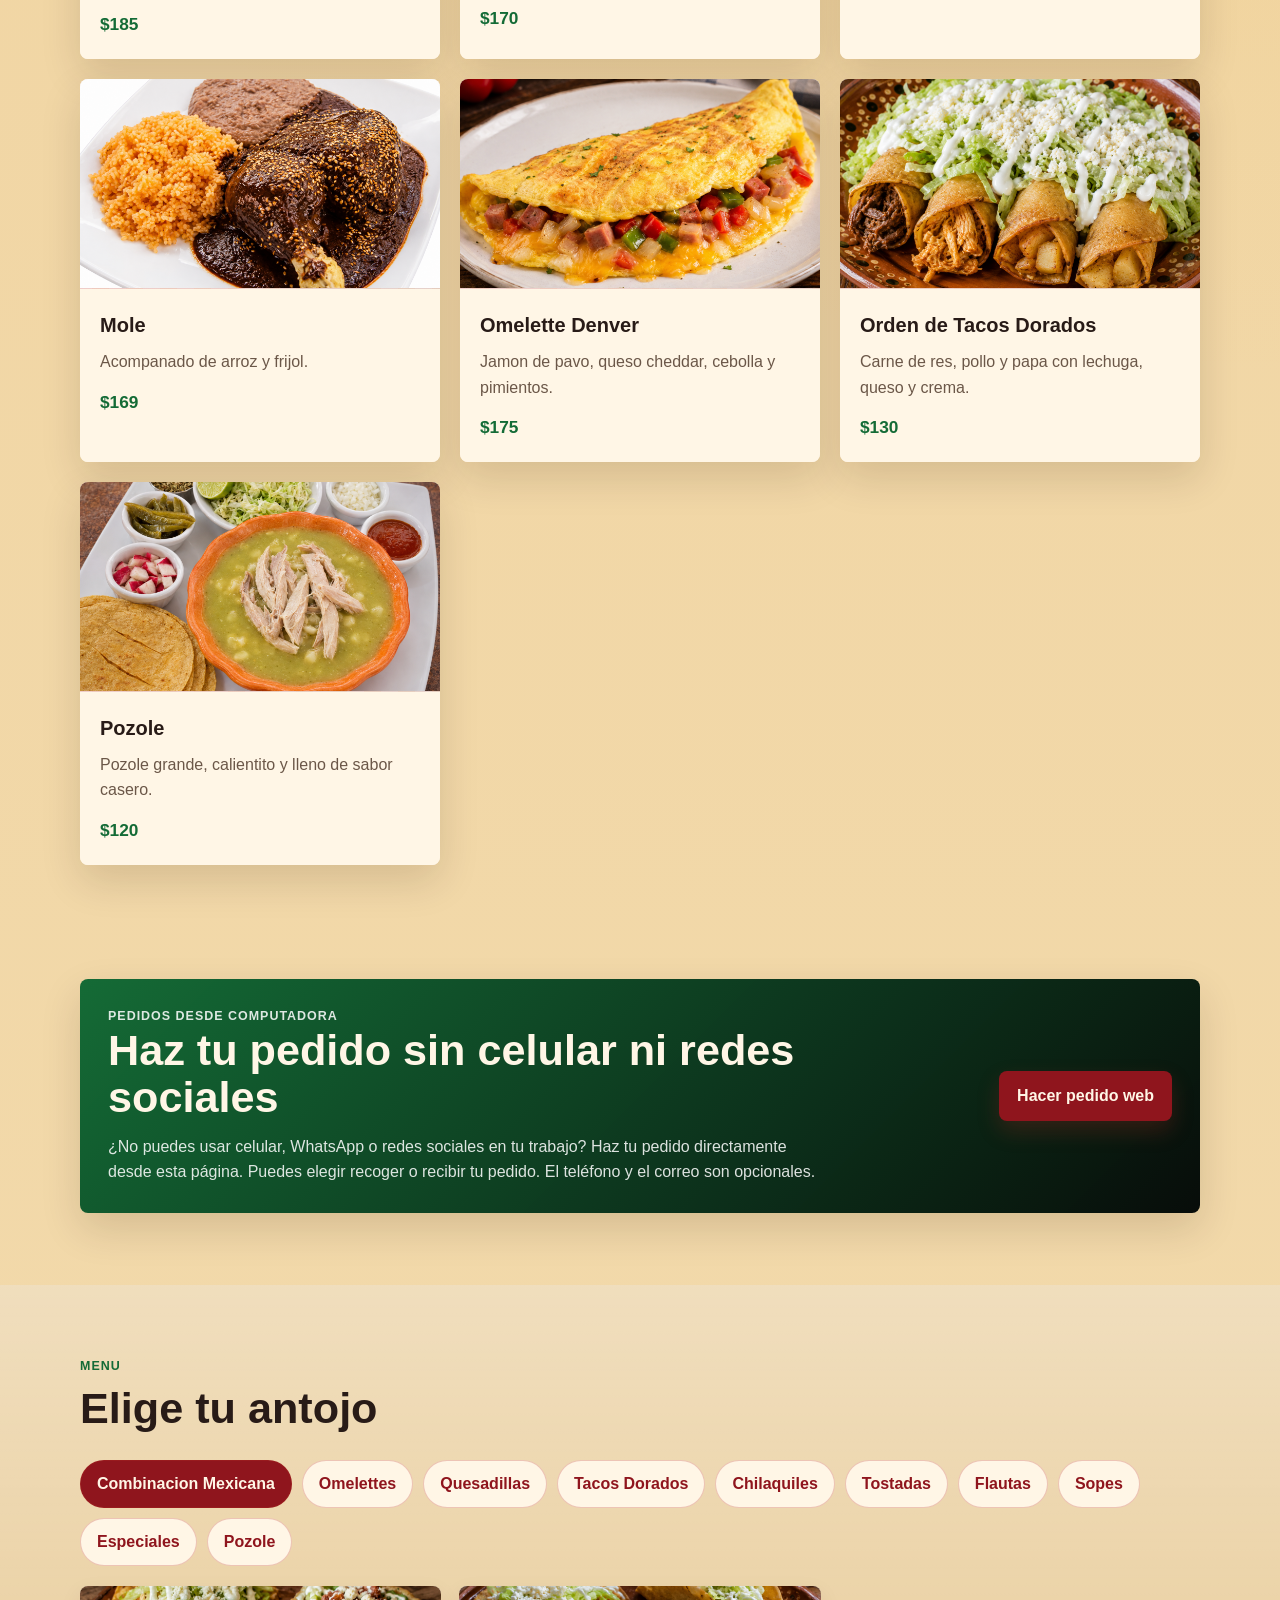
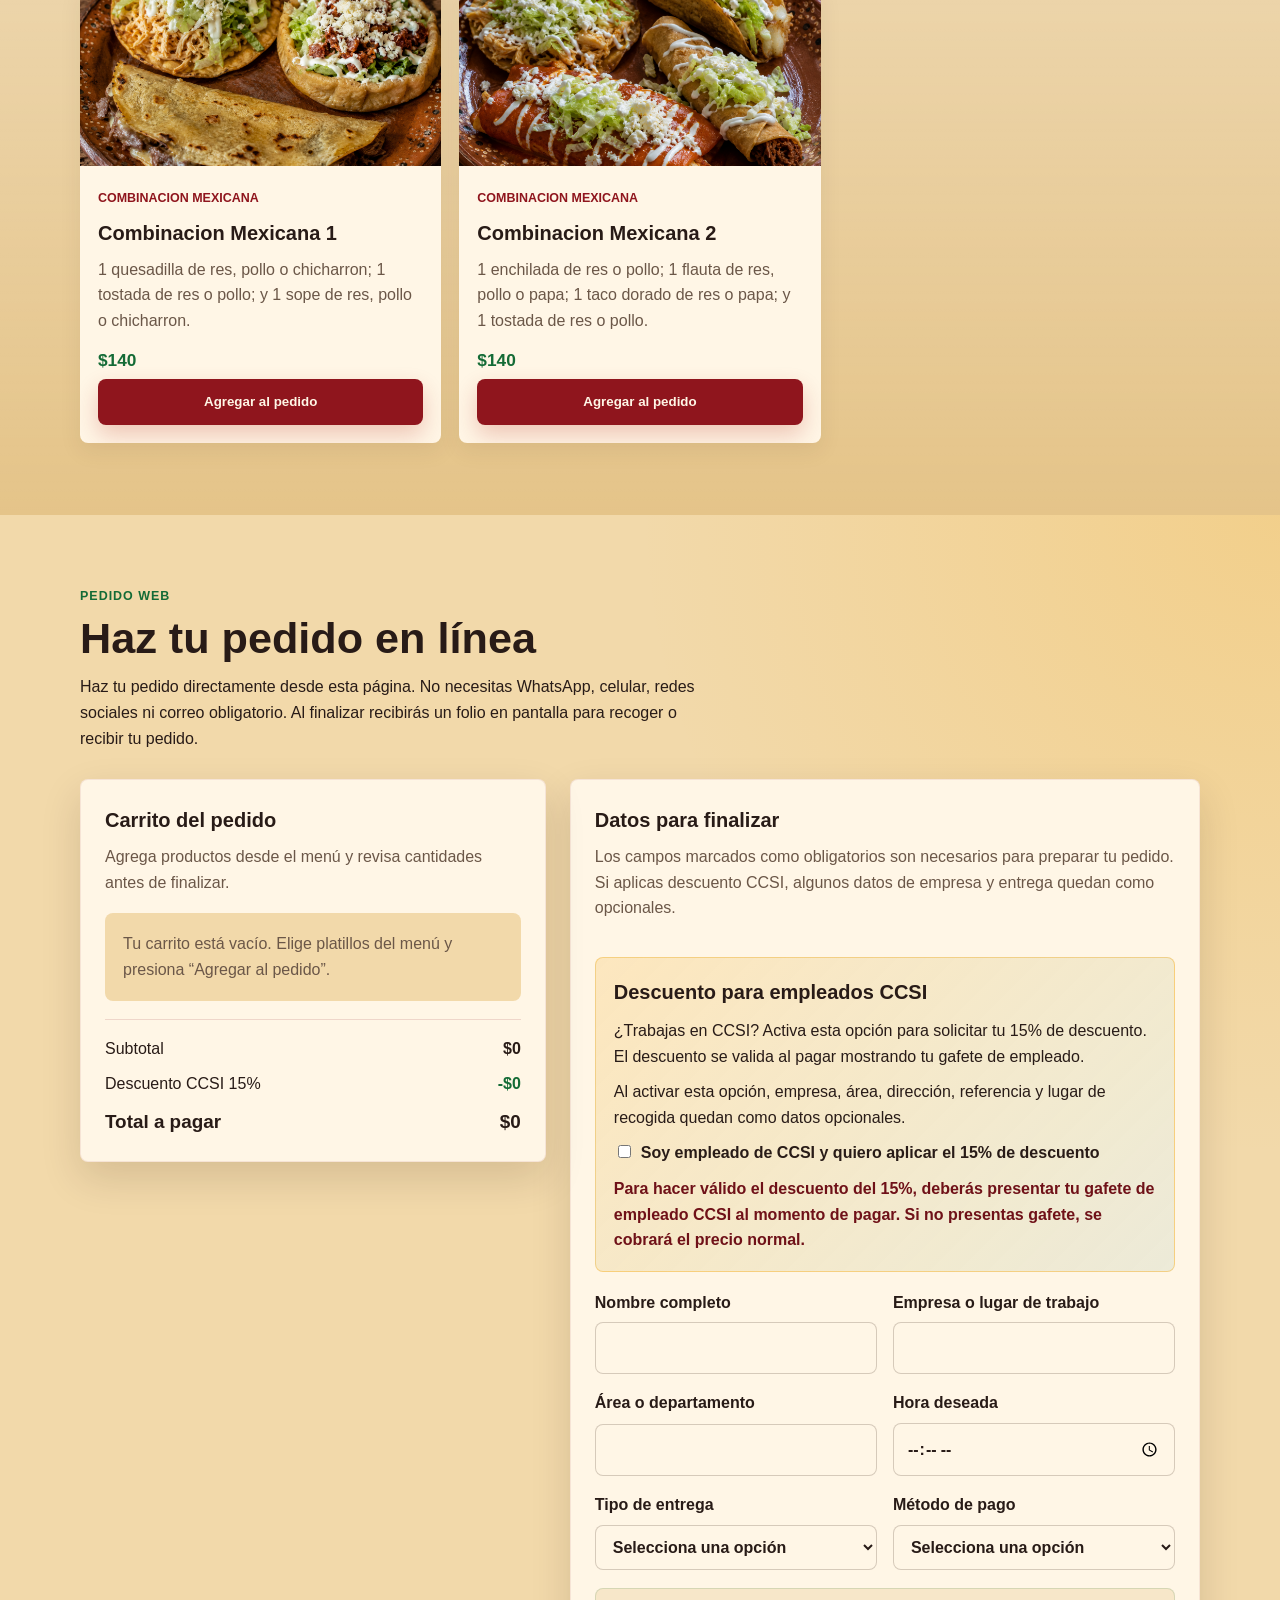
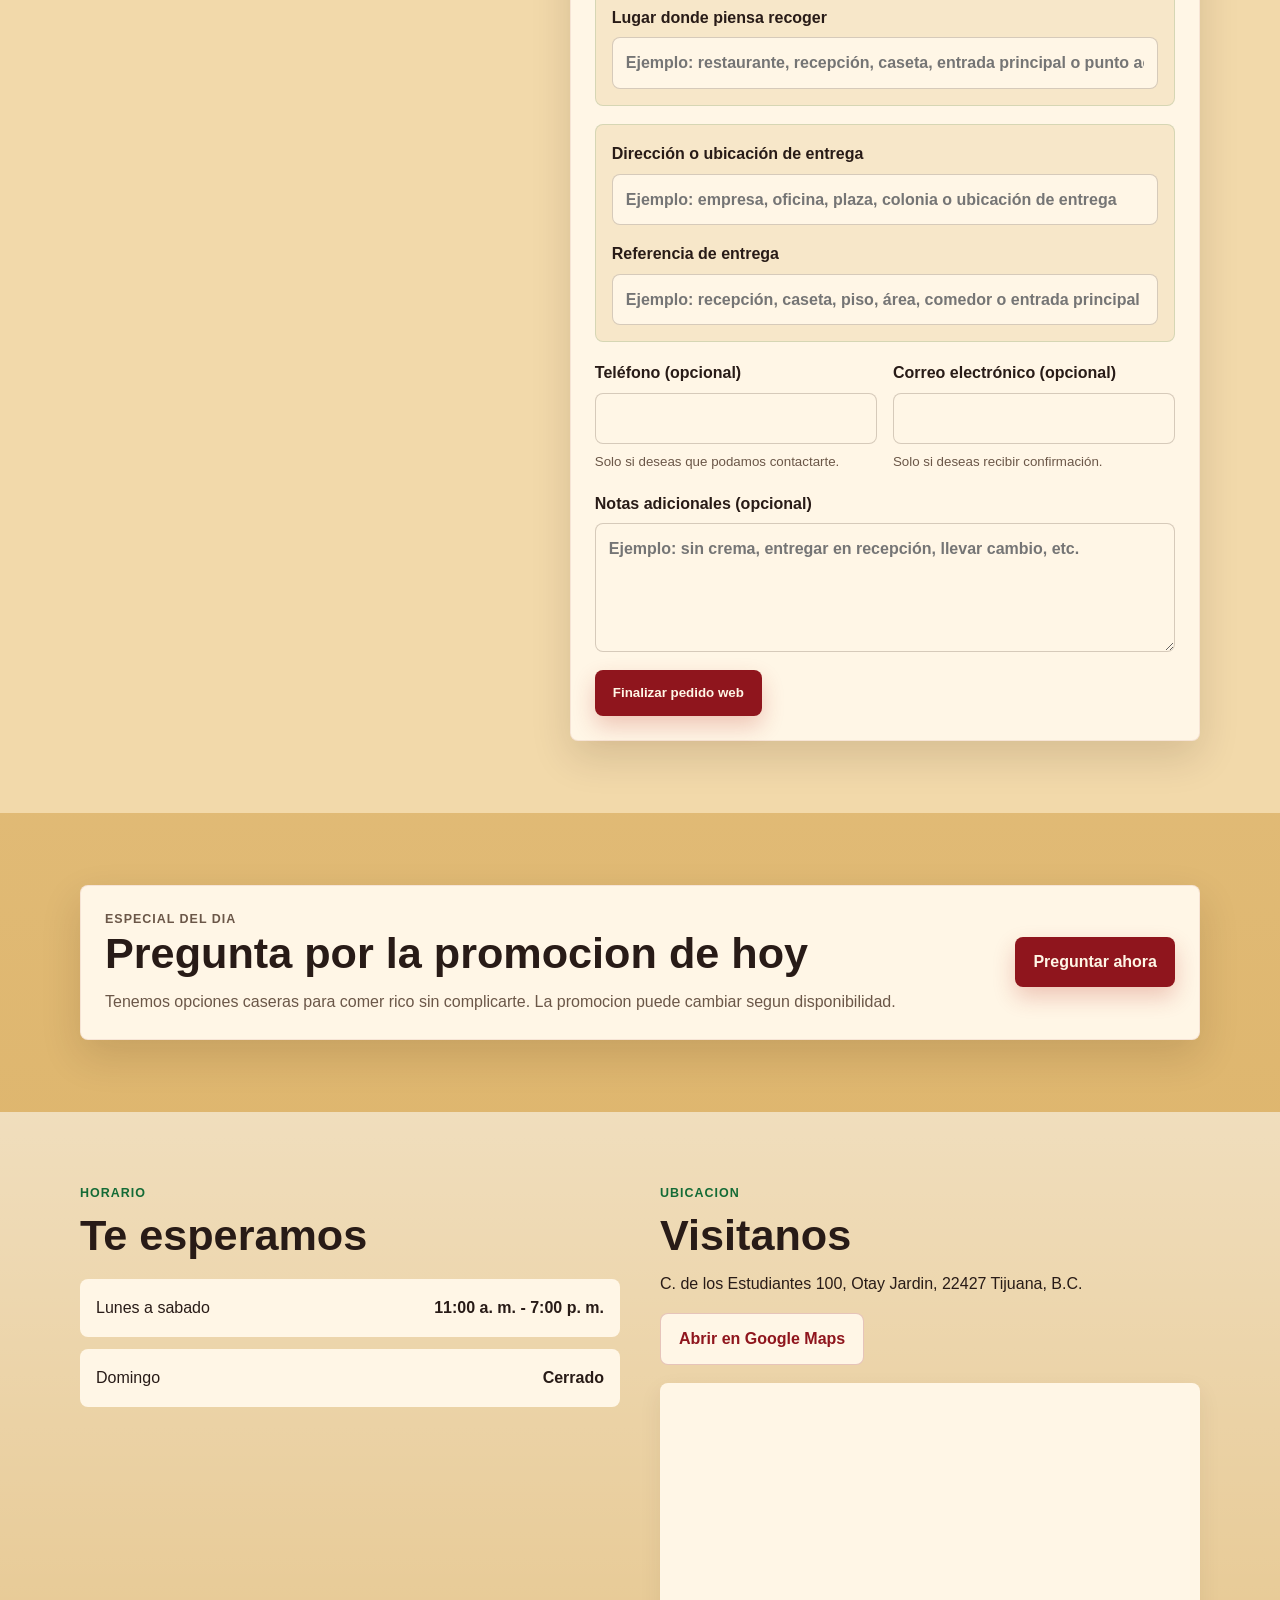
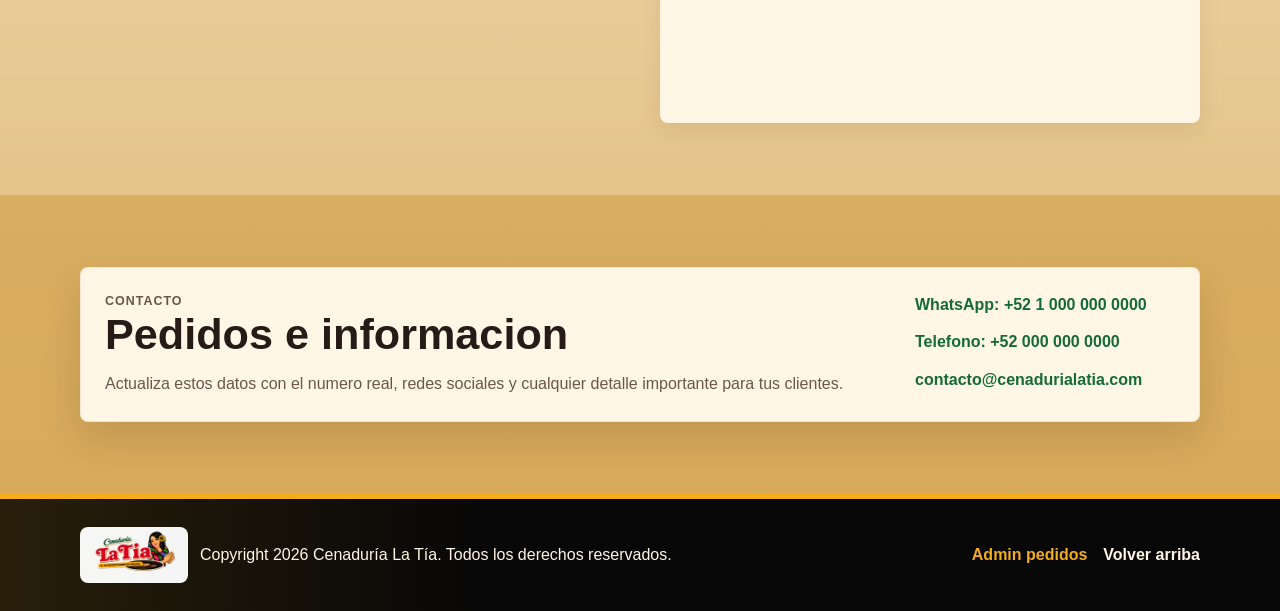
==== commit d8bd4ad3: "Enlazar pedido web con pagina de recepcion" ====
--- a/index.html
+++ b/index.html
@@ -696,7 +696,10 @@
         <img src="assets/img/logo-oficial.png" alt="Cenaduría La Tía">
         <p>Copyright <span id="year"></span> Cenaduría La Tía. Todos los derechos reservados.</p>
       </div>
-      <a href="#inicio">Volver arriba</a>
+      <div class="footer-links">
+        <a href="admin.html">Admin pedidos</a>
+        <a href="#inicio">Volver arriba</a>
+      </div>
     </div>
   </footer>
 
--- a/style.css
+++ b/style.css
@@ -538,6 +538,16 @@
   font-weight: 800;
 }
 
+.footer-links {
+  display: flex;
+  align-items: center;
+  gap: 16px;
+}
+
+.footer-links a:first-child {
+  color: var(--gold);
+}
+
 .order-intro-section {
   padding-top: 42px;
 }
@@ -860,6 +870,159 @@
 
 .print-only {
   display: none;
+}
+
+.admin-page {
+  min-height: 100vh;
+}
+
+.admin-shell {
+  width: min(1180px, calc(100% - 32px));
+  margin: 0 auto;
+  padding: 42px 0;
+}
+
+.admin-login {
+  max-width: 460px;
+  margin: 8vh auto 0;
+  display: grid;
+  gap: 16px;
+}
+
+.admin-login img {
+  width: 180px;
+  max-width: 100%;
+}
+
+.admin-login-form {
+  display: grid;
+  gap: 14px;
+}
+
+.admin-login-form label {
+  display: grid;
+  gap: 7px;
+  font-weight: 800;
+}
+
+.admin-login-form input {
+  width: 100%;
+  border: 1px solid rgba(107, 87, 72, 0.28);
+  border-radius: 8px;
+  padding: 12px 13px;
+  color: var(--text);
+  background: var(--white);
+  font: inherit;
+}
+
+.admin-demo-note {
+  margin-bottom: 0;
+  color: var(--muted);
+  font-size: 0.92rem;
+}
+
+.admin-panel {
+  display: grid;
+  gap: 20px;
+}
+
+.admin-header {
+  display: flex;
+  align-items: flex-start;
+  justify-content: space-between;
+  gap: 24px;
+  padding: 24px;
+  border-radius: 8px;
+  color: var(--white);
+  background:
+    radial-gradient(circle at top right, rgba(243, 173, 31, 0.26), transparent 28%),
+    linear-gradient(135deg, #120b08 0%, var(--black) 56%, #4d1115 100%);
+  box-shadow: var(--shadow);
+}
+
+.admin-header p {
+  max-width: 760px;
+  margin-bottom: 0;
+  color: rgba(255, 255, 255, 0.82);
+}
+
+.admin-actions,
+.status-actions {
+  display: flex;
+  flex-wrap: wrap;
+  gap: 10px;
+}
+
+.orders-list {
+  display: grid;
+  gap: 18px;
+}
+
+.admin-order-card {
+  display: grid;
+  gap: 18px;
+}
+
+.admin-order-top {
+  display: flex;
+  justify-content: space-between;
+  align-items: flex-start;
+  gap: 16px;
+}
+
+.admin-order-top p {
+  margin-bottom: 0;
+  color: var(--muted);
+}
+
+.admin-order-grid {
+  display: grid;
+  grid-template-columns: repeat(4, 1fr);
+  gap: 12px;
+}
+
+.admin-order-grid div,
+.admin-order-summary {
+  padding: 12px;
+  border-radius: 8px;
+  background: #f7e7c9;
+}
+
+.admin-order-grid span {
+  display: block;
+  color: var(--muted);
+  font-size: 0.9rem;
+}
+
+.admin-order-summary ul {
+  margin: 0 0 12px;
+  padding-left: 20px;
+}
+
+.row {
+  display: flex;
+  justify-content: space-between;
+  gap: 16px;
+}
+
+.status-btn {
+  border: 1px solid rgba(143, 21, 29, 0.16);
+  border-radius: 999px;
+  padding: 9px 12px;
+  color: var(--red);
+  background: var(--white);
+  cursor: pointer;
+  font: inherit;
+  font-weight: 800;
+}
+
+.status-btn.active {
+  color: var(--white);
+  background: var(--green);
+}
+
+.admin-empty {
+  color: var(--muted);
 }
 
 @media (max-width: 820px) {
@@ -914,6 +1077,7 @@
   .promo,
   .contact-card,
   .footer-brand,
+  .footer-links,
   .footer-content {
     align-items: stretch;
     flex-direction: column;
@@ -931,8 +1095,14 @@
 
   .order-layout,
   .form-grid,
-  .confirmation-grid {
+  .confirmation-grid,
+  .admin-order-grid {
     grid-template-columns: 1fr;
+  }
+
+  .admin-header,
+  .admin-order-top {
+    flex-direction: column;
   }
 
   .cart-panel {
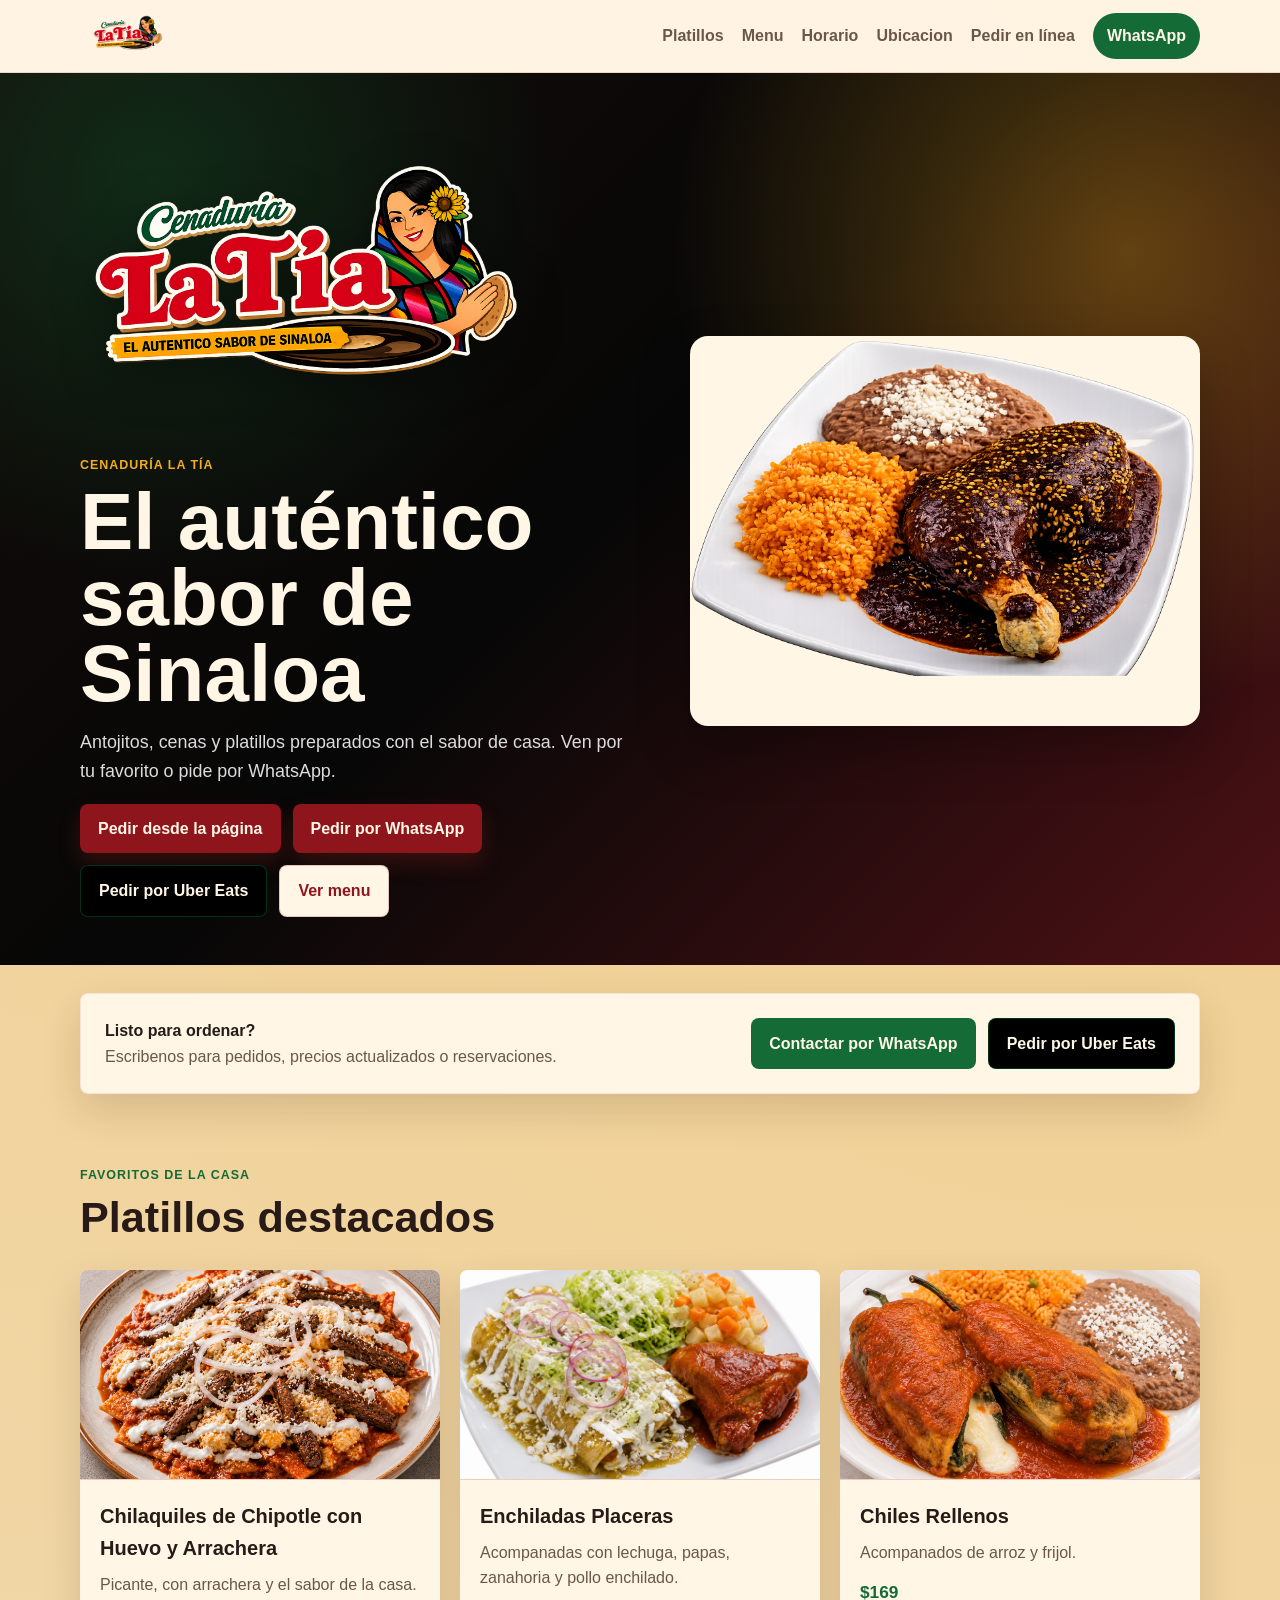
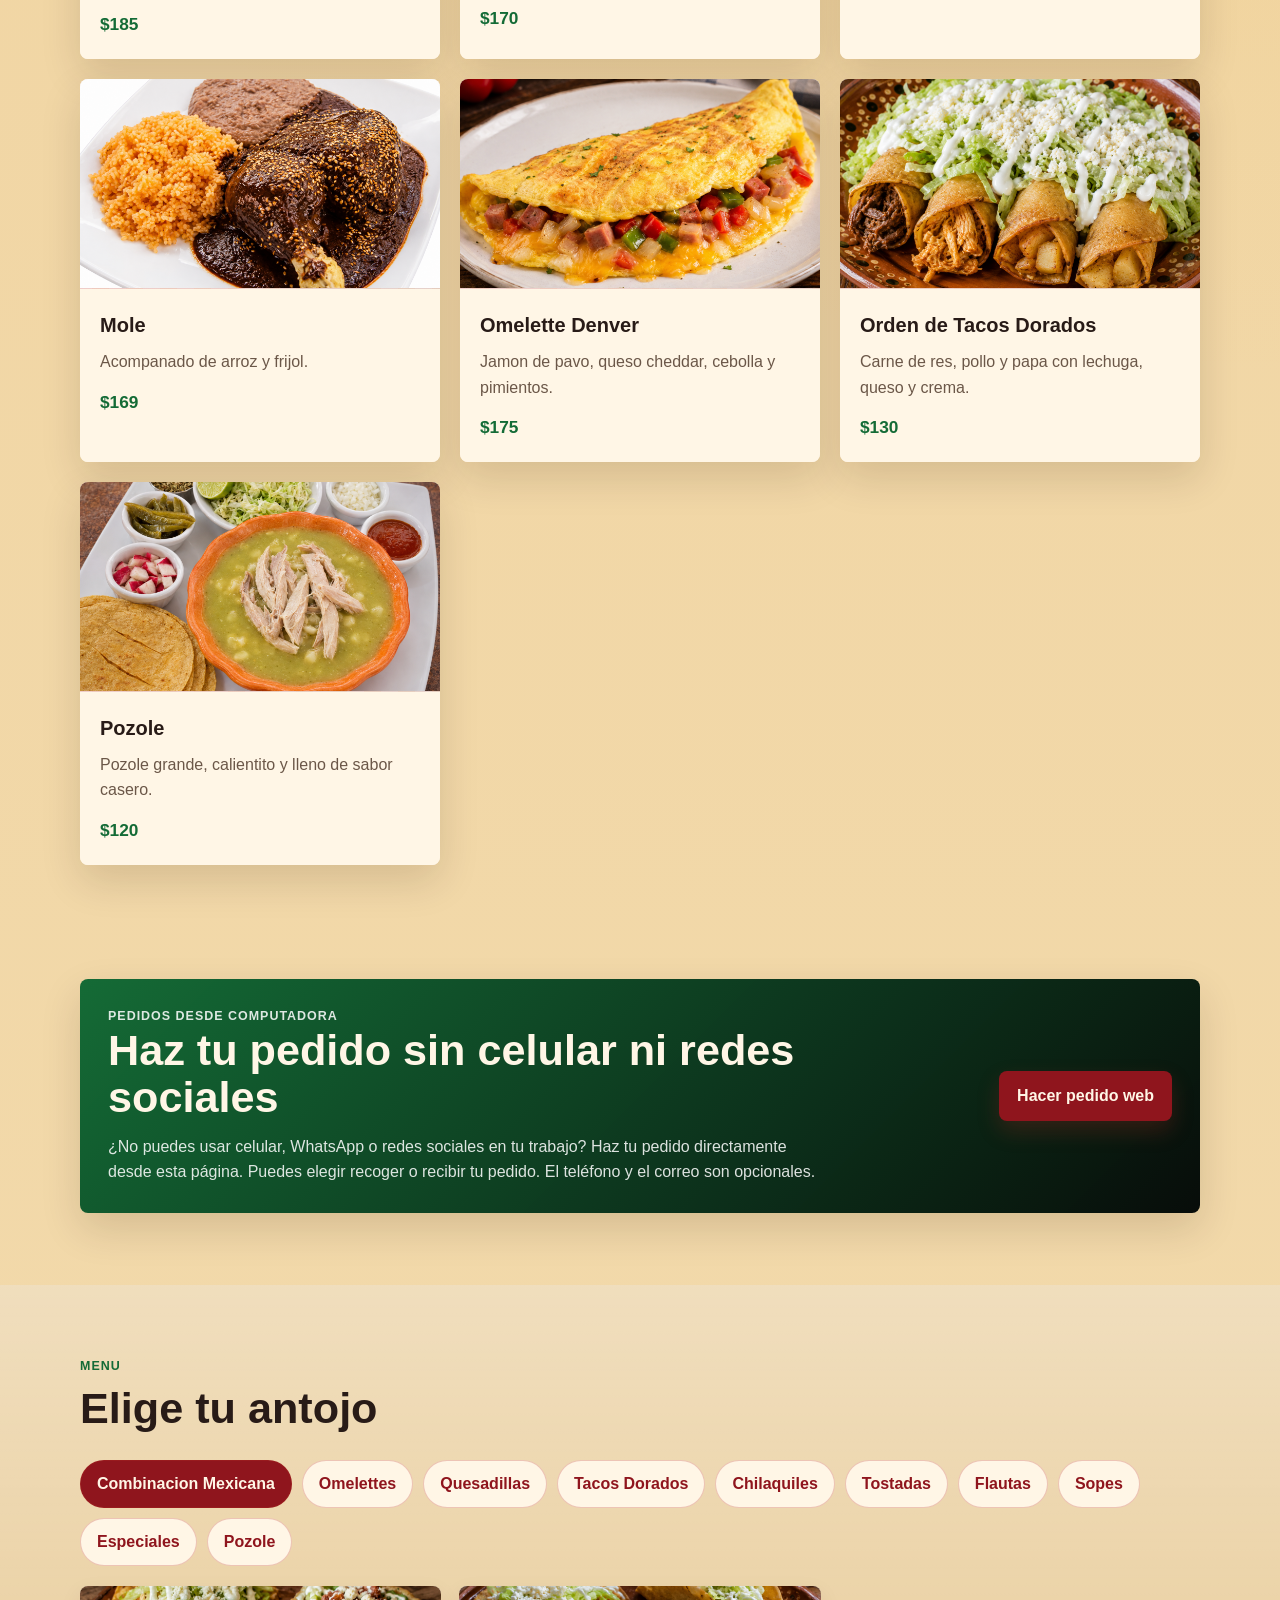
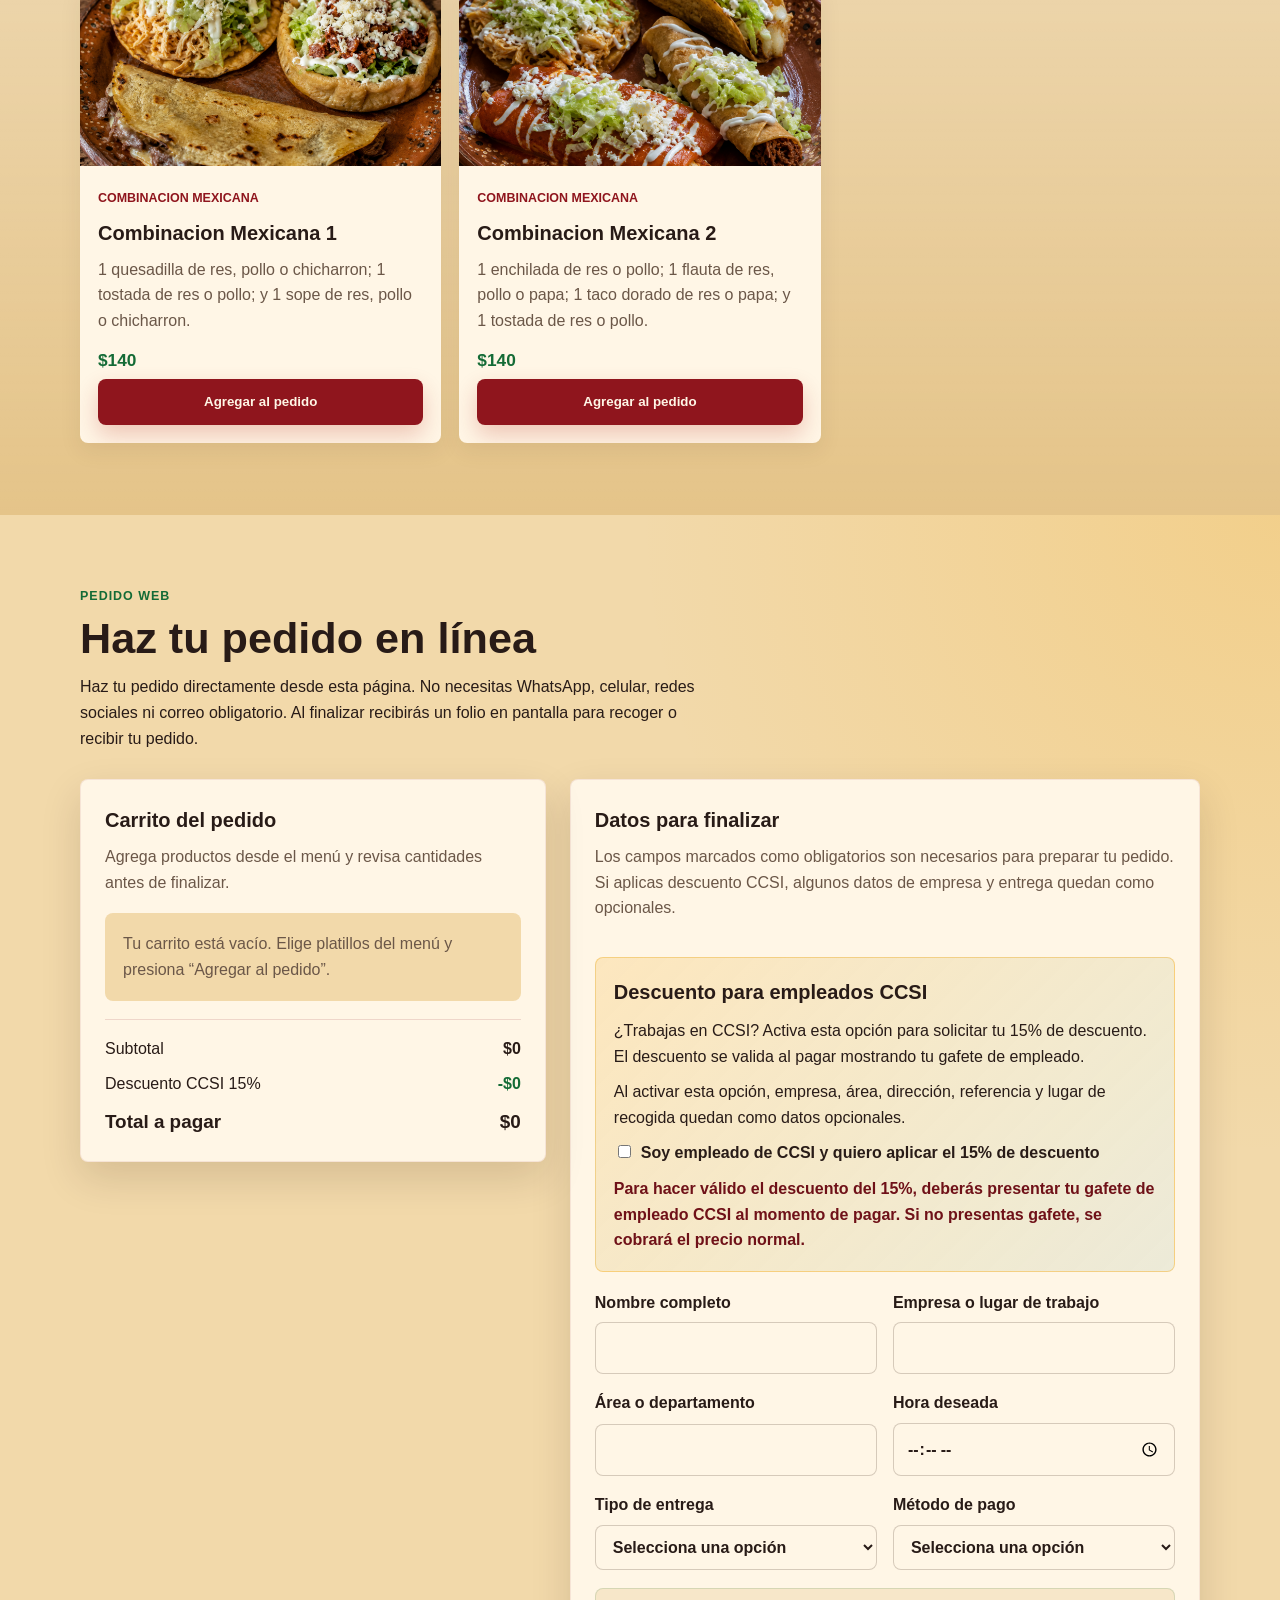
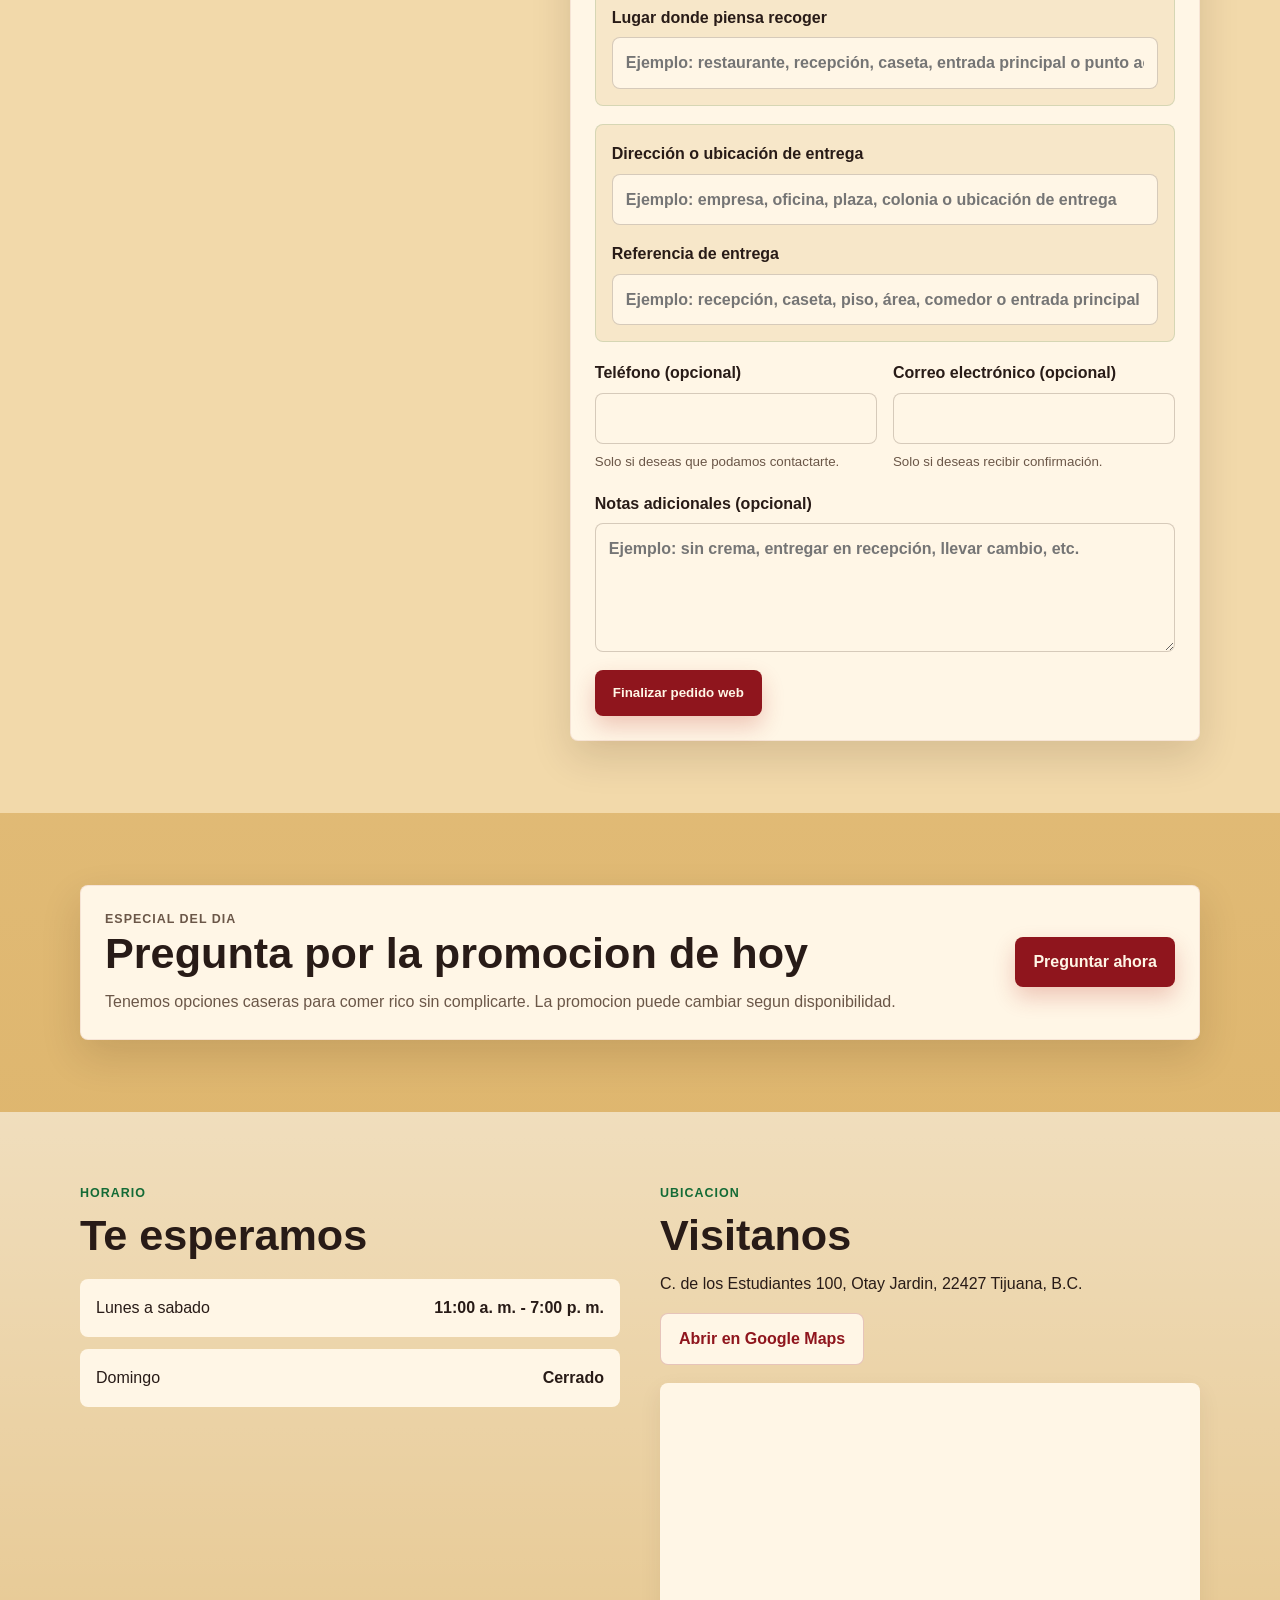
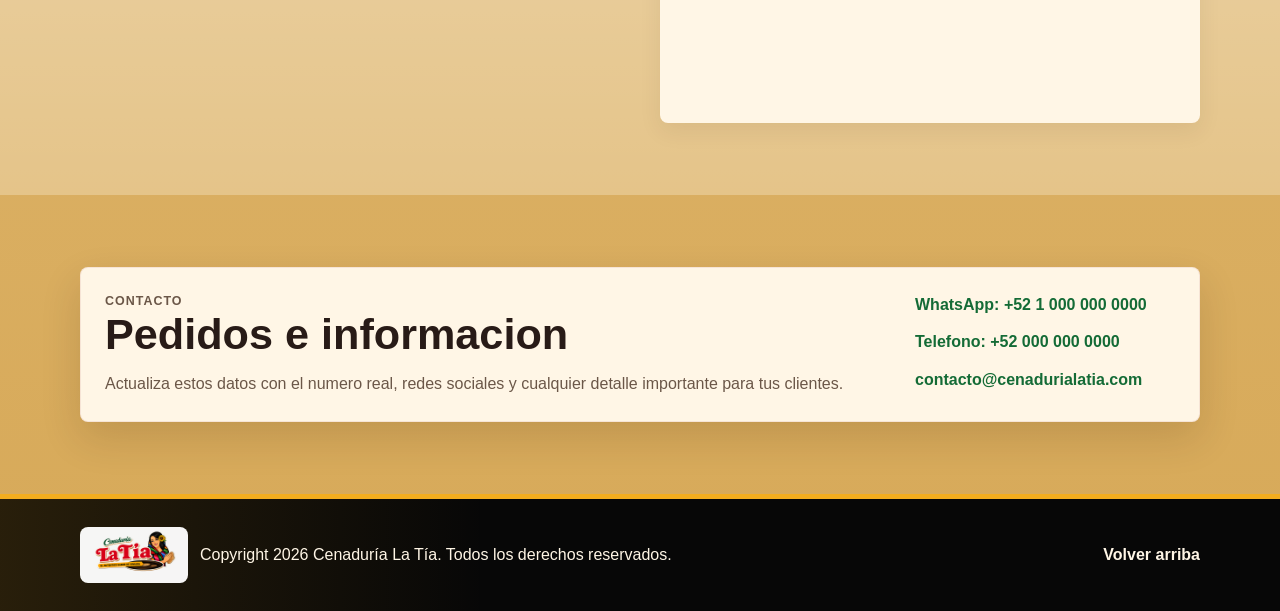
==== commit 1d119a1f: "Remover panel admin y usar Google Sheets para pedidos" ====
--- a/index.html
+++ b/index.html
@@ -696,10 +696,7 @@
         <img src="assets/img/logo-oficial.png" alt="Cenaduría La Tía">
         <p>Copyright <span id="year"></span> Cenaduría La Tía. Todos los derechos reservados.</p>
       </div>
-      <div class="footer-links">
-        <a href="admin.html">Admin pedidos</a>
-        <a href="#inicio">Volver arriba</a>
-      </div>
+      <a href="#inicio">Volver arriba</a>
     </div>
   </footer>
 
--- a/style.css
+++ b/style.css
@@ -538,16 +538,6 @@
   font-weight: 800;
 }
 
-.footer-links {
-  display: flex;
-  align-items: center;
-  gap: 16px;
-}
-
-.footer-links a:first-child {
-  color: var(--gold);
-}
-
 .order-intro-section {
   padding-top: 42px;
 }
@@ -872,157 +862,10 @@
   display: none;
 }
 
-.admin-page {
-  min-height: 100vh;
-}
-
-.admin-shell {
-  width: min(1180px, calc(100% - 32px));
-  margin: 0 auto;
-  padding: 42px 0;
-}
-
-.admin-login {
-  max-width: 460px;
-  margin: 8vh auto 0;
-  display: grid;
-  gap: 16px;
-}
-
-.admin-login img {
-  width: 180px;
-  max-width: 100%;
-}
-
-.admin-login-form {
-  display: grid;
-  gap: 14px;
-}
-
-.admin-login-form label {
-  display: grid;
-  gap: 7px;
-  font-weight: 800;
-}
-
-.admin-login-form input {
-  width: 100%;
-  border: 1px solid rgba(107, 87, 72, 0.28);
-  border-radius: 8px;
-  padding: 12px 13px;
-  color: var(--text);
-  background: var(--white);
-  font: inherit;
-}
-
-.admin-demo-note {
-  margin-bottom: 0;
-  color: var(--muted);
-  font-size: 0.92rem;
-}
-
-.admin-panel {
-  display: grid;
-  gap: 20px;
-}
-
-.admin-header {
-  display: flex;
-  align-items: flex-start;
-  justify-content: space-between;
-  gap: 24px;
-  padding: 24px;
-  border-radius: 8px;
-  color: var(--white);
-  background:
-    radial-gradient(circle at top right, rgba(243, 173, 31, 0.26), transparent 28%),
-    linear-gradient(135deg, #120b08 0%, var(--black) 56%, #4d1115 100%);
-  box-shadow: var(--shadow);
-}
-
-.admin-header p {
-  max-width: 760px;
-  margin-bottom: 0;
-  color: rgba(255, 255, 255, 0.82);
-}
-
-.admin-actions,
-.status-actions {
-  display: flex;
-  flex-wrap: wrap;
-  gap: 10px;
-}
-
-.orders-list {
-  display: grid;
-  gap: 18px;
-}
-
-.admin-order-card {
-  display: grid;
-  gap: 18px;
-}
-
-.admin-order-top {
-  display: flex;
-  justify-content: space-between;
-  align-items: flex-start;
-  gap: 16px;
-}
-
-.admin-order-top p {
-  margin-bottom: 0;
-  color: var(--muted);
-}
-
-.admin-order-grid {
-  display: grid;
-  grid-template-columns: repeat(4, 1fr);
-  gap: 12px;
-}
-
-.admin-order-grid div,
-.admin-order-summary {
-  padding: 12px;
-  border-radius: 8px;
-  background: #f7e7c9;
-}
-
-.admin-order-grid span {
-  display: block;
-  color: var(--muted);
-  font-size: 0.9rem;
-}
-
-.admin-order-summary ul {
-  margin: 0 0 12px;
-  padding-left: 20px;
-}
-
 .row {
   display: flex;
   justify-content: space-between;
   gap: 16px;
-}
-
-.status-btn {
-  border: 1px solid rgba(143, 21, 29, 0.16);
-  border-radius: 999px;
-  padding: 9px 12px;
-  color: var(--red);
-  background: var(--white);
-  cursor: pointer;
-  font: inherit;
-  font-weight: 800;
-}
-
-.status-btn.active {
-  color: var(--white);
-  background: var(--green);
-}
-
-.admin-empty {
-  color: var(--muted);
 }
 
 @media (max-width: 820px) {
@@ -1077,7 +920,6 @@
   .promo,
   .contact-card,
   .footer-brand,
-  .footer-links,
   .footer-content {
     align-items: stretch;
     flex-direction: column;
@@ -1095,14 +937,8 @@
 
   .order-layout,
   .form-grid,
-  .confirmation-grid,
-  .admin-order-grid {
+  .confirmation-grid {
     grid-template-columns: 1fr;
-  }
-
-  .admin-header,
-  .admin-order-top {
-    flex-direction: column;
   }
 
   .cart-panel {
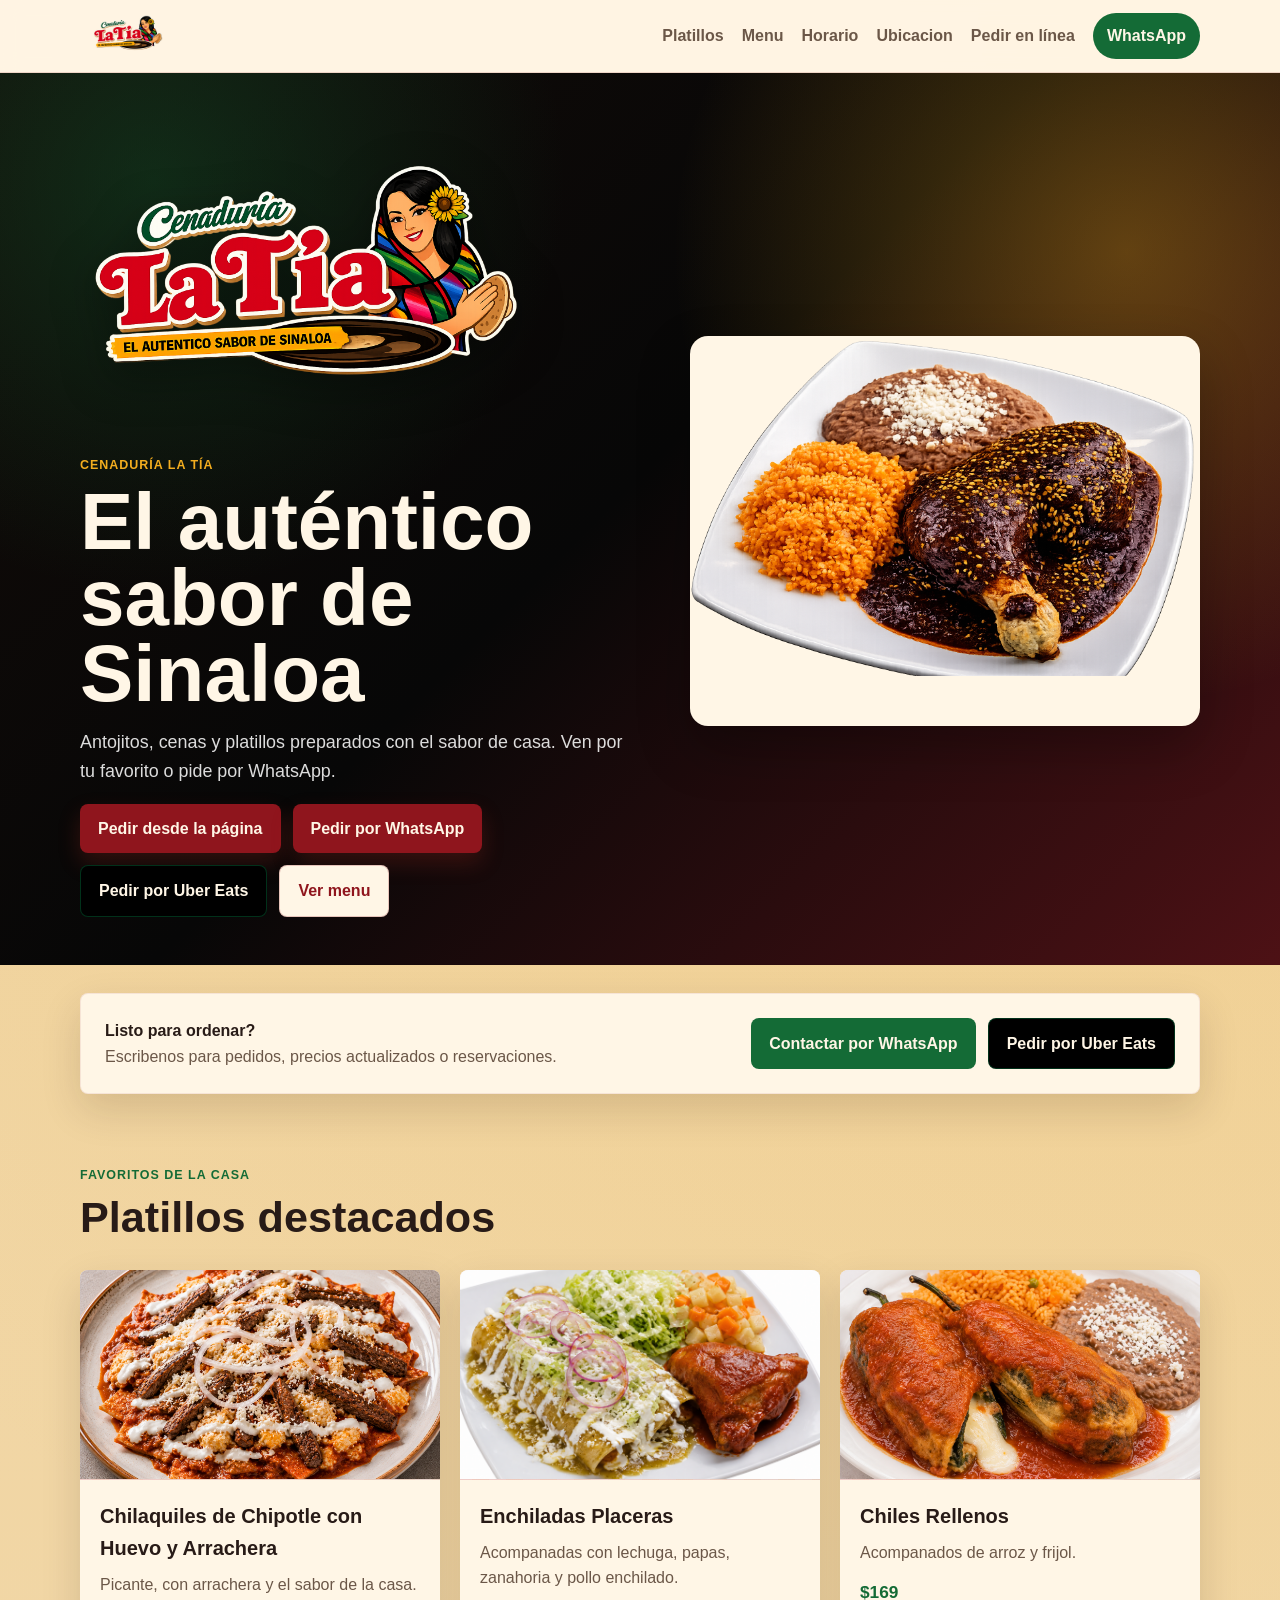
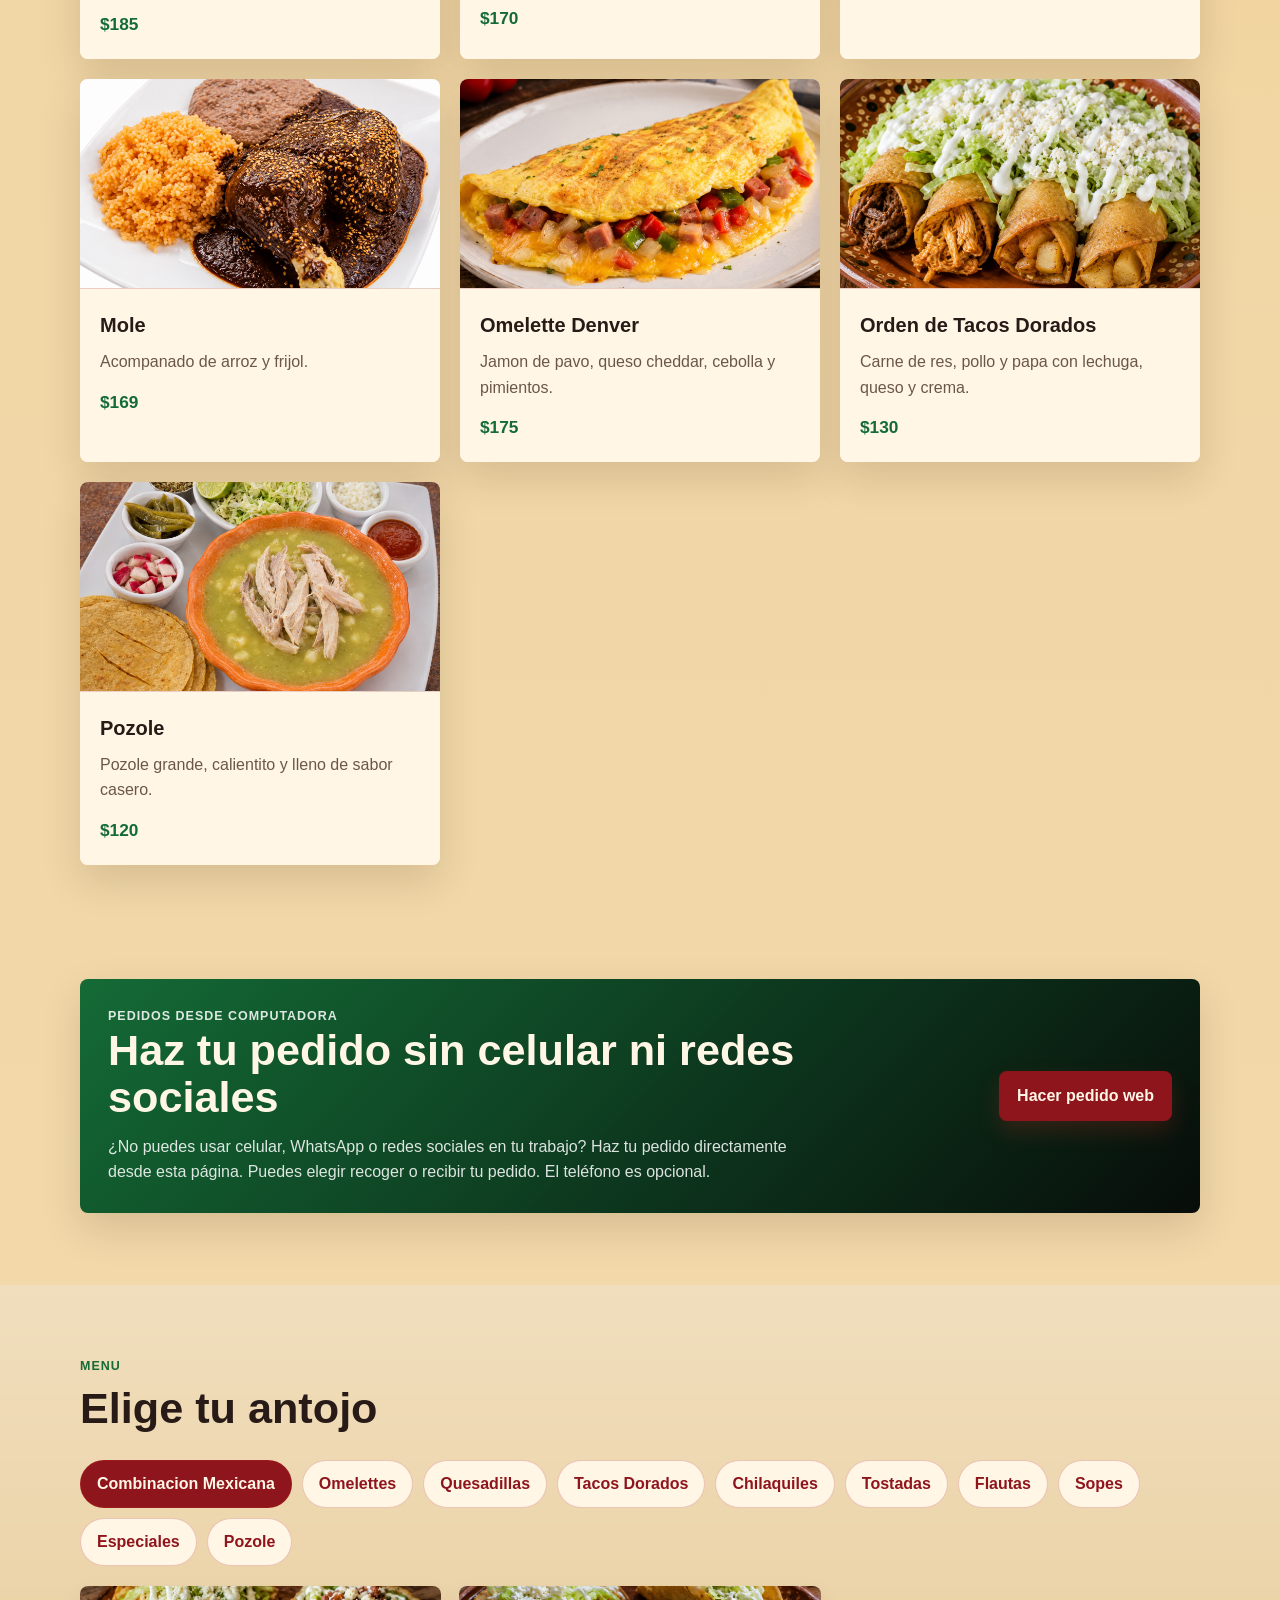
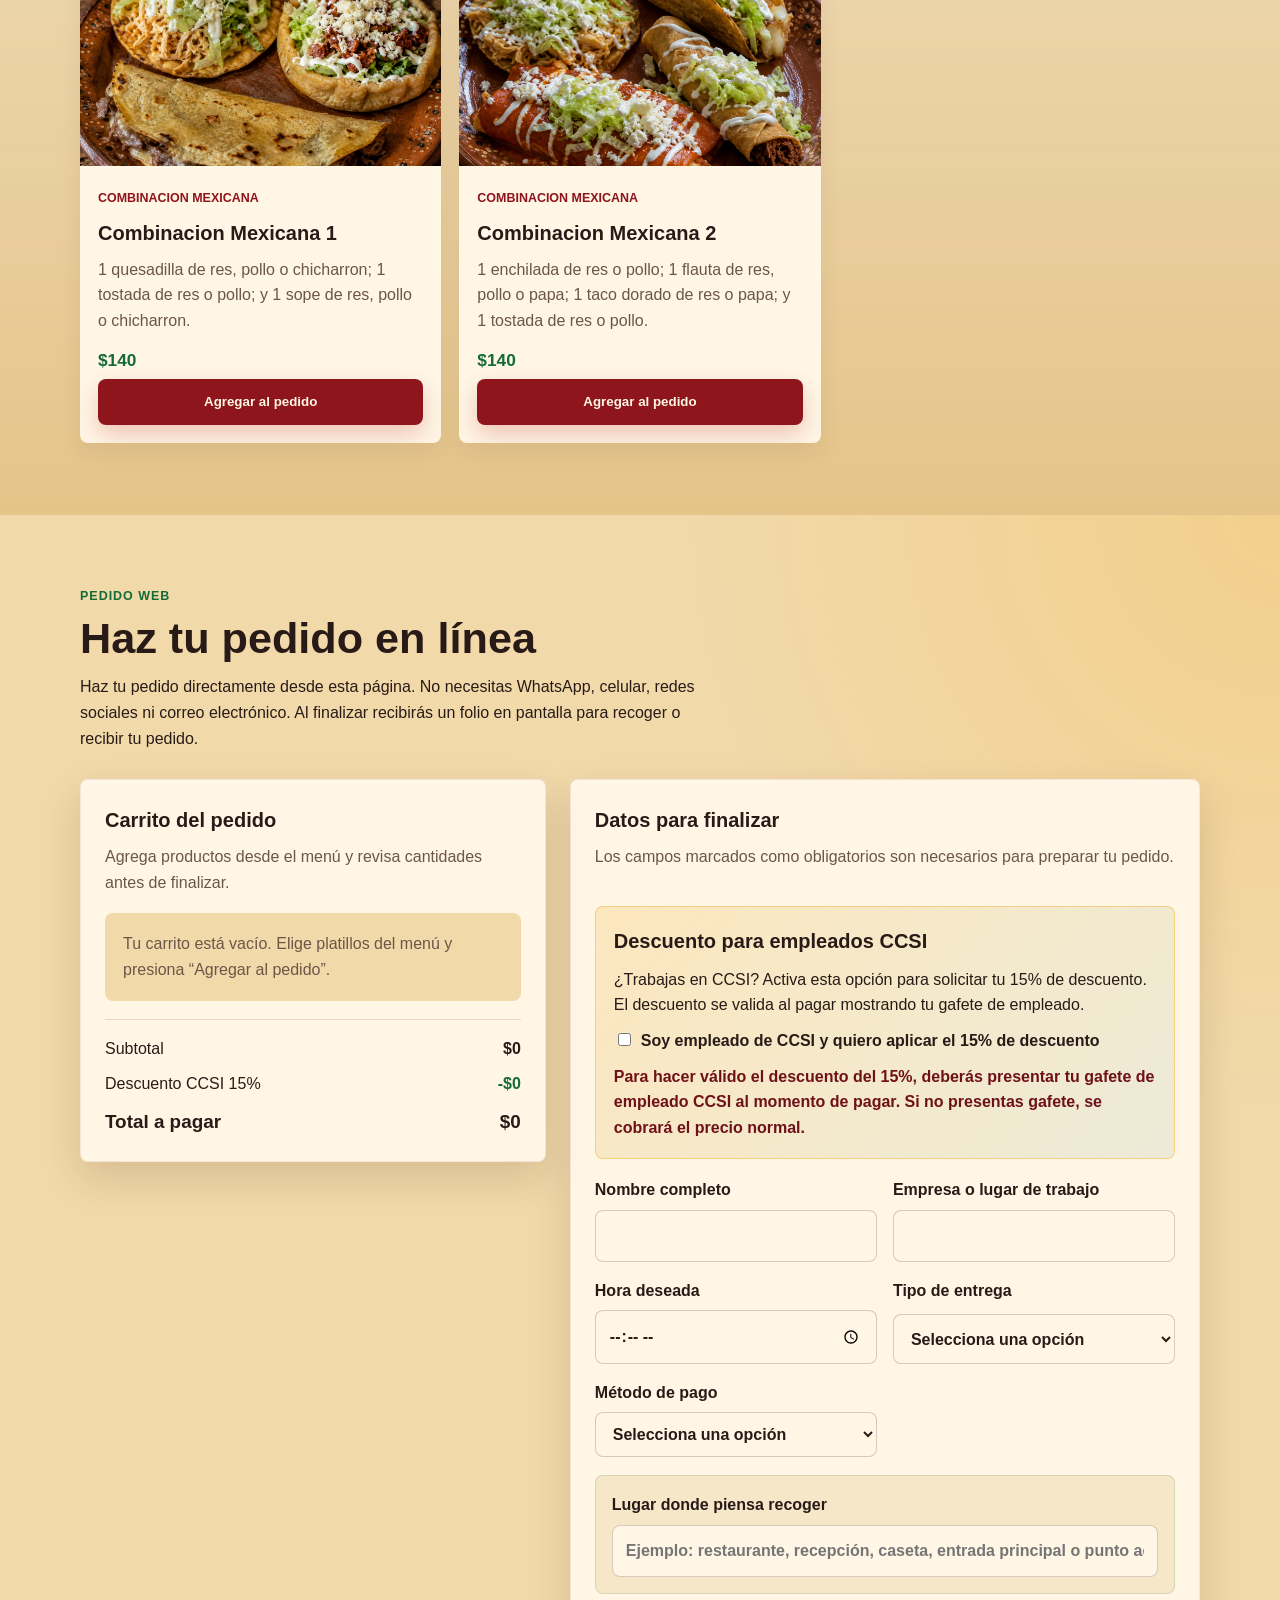
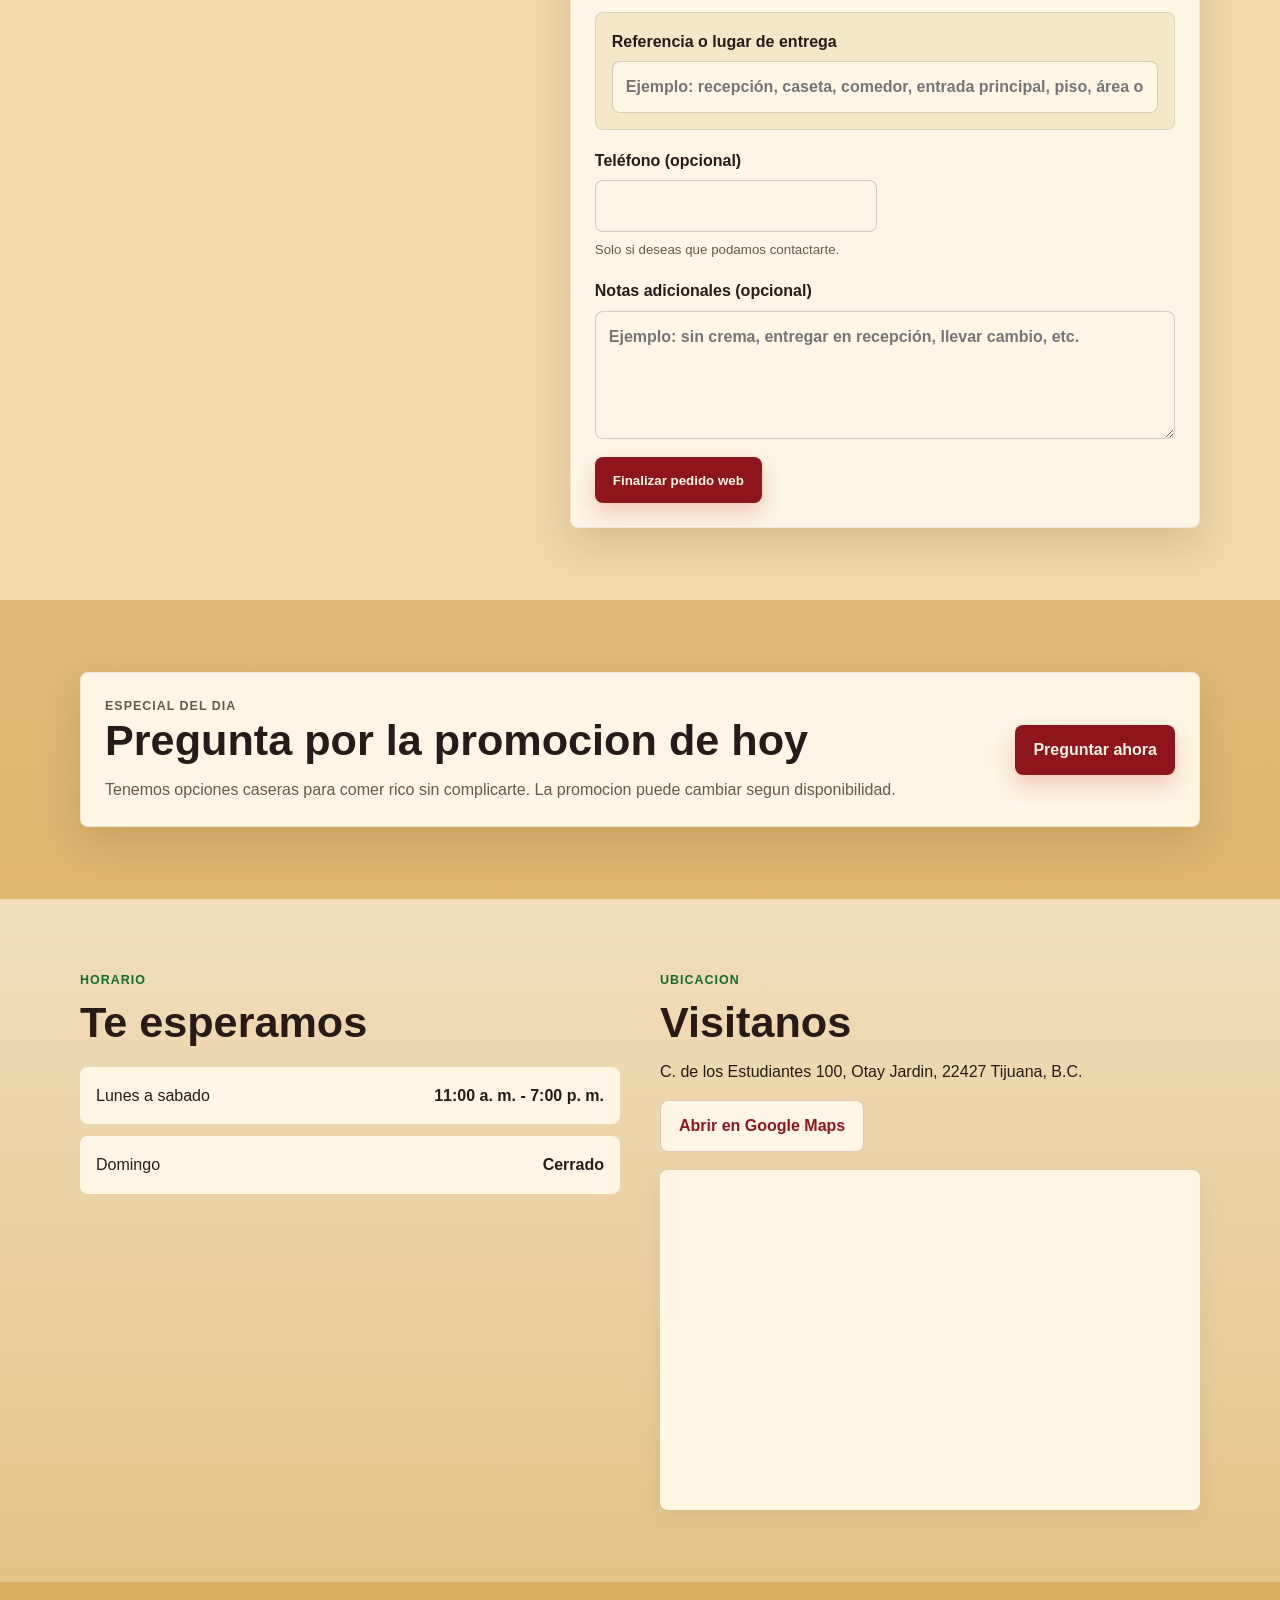
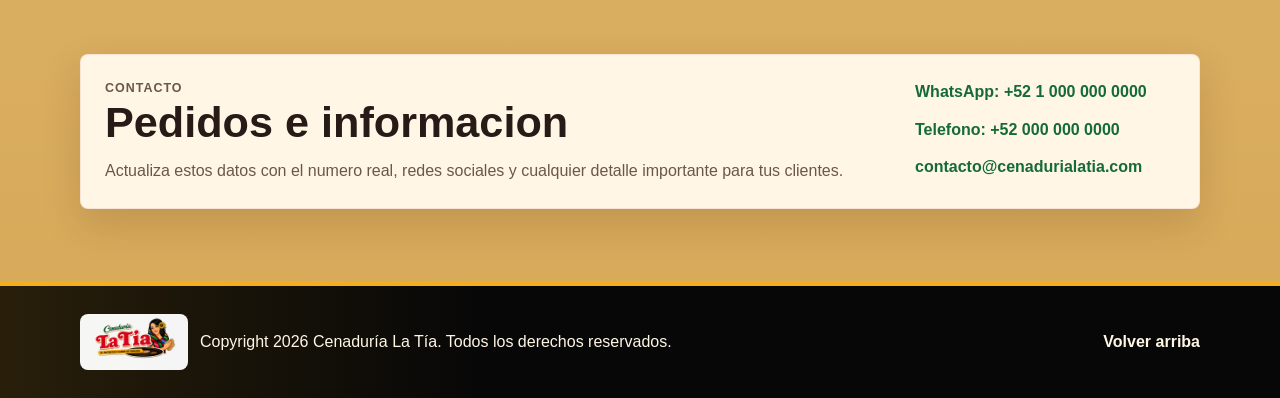
==== commit 730ded79: "Simplificar pedido web y agregar alertas por correo" ====
--- a/index.html
+++ b/index.html
@@ -150,7 +150,7 @@
         <div>
           <p class="eyebrow">Pedidos desde computadora</p>
           <h2>Haz tu pedido sin celular ni redes sociales</h2>
-          <p>¿No puedes usar celular, WhatsApp o redes sociales en tu trabajo? Haz tu pedido directamente desde esta página. Puedes elegir recoger o recibir tu pedido. El teléfono y el correo son opcionales.</p>
+          <p>¿No puedes usar celular, WhatsApp o redes sociales en tu trabajo? Haz tu pedido directamente desde esta página. Puedes elegir recoger o recibir tu pedido. El teléfono es opcional.</p>
         </div>
         <a class="btn btn-primary" href="#pedido-web">Hacer pedido web</a>
       </div>
@@ -517,7 +517,7 @@
         <div class="section-heading">
           <p class="eyebrow">Pedido web</p>
           <h2>Haz tu pedido en línea</h2>
-          <p>Haz tu pedido directamente desde esta página. No necesitas WhatsApp, celular, redes sociales ni correo obligatorio. Al finalizar recibirás un folio en pantalla para recoger o recibir tu pedido.</p>
+          <p>Haz tu pedido directamente desde esta página. No necesitas WhatsApp, celular, redes sociales ni correo electrónico. Al finalizar recibirás un folio en pantalla para recoger o recibir tu pedido.</p>
         </div>
 
         <div class="order-layout">
@@ -538,7 +538,7 @@
           <form id="order-form" class="order-panel order-form" novalidate>
             <div class="panel-heading">
               <h3>Datos para finalizar</h3>
-              <p>Los campos marcados como obligatorios son necesarios para preparar tu pedido. Si aplicas descuento CCSI, algunos datos de empresa y entrega quedan como opcionales.</p>
+              <p>Los campos marcados como obligatorios son necesarios para preparar tu pedido.</p>
             </div>
 
             <div id="order-error" class="form-message error-message" role="alert" hidden></div>
@@ -546,7 +546,6 @@
             <div class="ccsi-box">
               <h3>Descuento para empleados CCSI</h3>
               <p>¿Trabajas en CCSI? Activa esta opción para solicitar tu 15% de descuento. El descuento se valida al pagar mostrando tu gafete de empleado.</p>
-              <p>Al activar esta opción, empresa, área, dirección, referencia y lugar de recogida quedan como datos opcionales.</p>
               <label class="checkbox-label">
                 <input type="checkbox" id="ccsi-discount" name="ccsiDiscount">
                 <span>Soy empleado de CCSI y quiero aplicar el 15% de descuento</span>
@@ -562,10 +561,6 @@
               <label>
                 <span>Empresa o lugar de trabajo</span>
                 <input type="text" id="customer-company" name="customerCompany" required>
-              </label>
-              <label>
-                <span>Área o departamento</span>
-                <input type="text" id="customer-area" name="customerArea" required>
               </label>
               <label>
                 <span>Hora deseada</span>
@@ -600,12 +595,8 @@
 
             <div id="delivery-fields" class="conditional-fields" hidden>
               <label>
-                <span>Dirección o ubicación de entrega</span>
-                <input type="text" id="delivery-address" name="deliveryAddress" placeholder="Ejemplo: empresa, oficina, plaza, colonia o ubicación de entrega">
-              </label>
-              <label>
-                <span>Referencia de entrega</span>
-                <input type="text" id="delivery-reference" name="deliveryReference" placeholder="Ejemplo: recepción, caseta, piso, área, comedor o entrada principal">
+                <span>Referencia o lugar de entrega</span>
+                <input type="text" id="delivery-reference" name="deliveryReference" placeholder="Ejemplo: recepción, caseta, comedor, entrada principal, piso, área o punto acordado">
               </label>
             </div>
 
@@ -614,11 +605,6 @@
                 <span>Teléfono (opcional)</span>
                 <input type="tel" id="customer-phone" name="customerPhone">
                 <small>Solo si deseas que podamos contactarte.</small>
-              </label>
-              <label>
-                <span>Correo electrónico (opcional)</span>
-                <input type="email" id="customer-email" name="customerEmail">
-                <small>Solo si deseas recibir confirmación.</small>
               </label>
             </div>
 
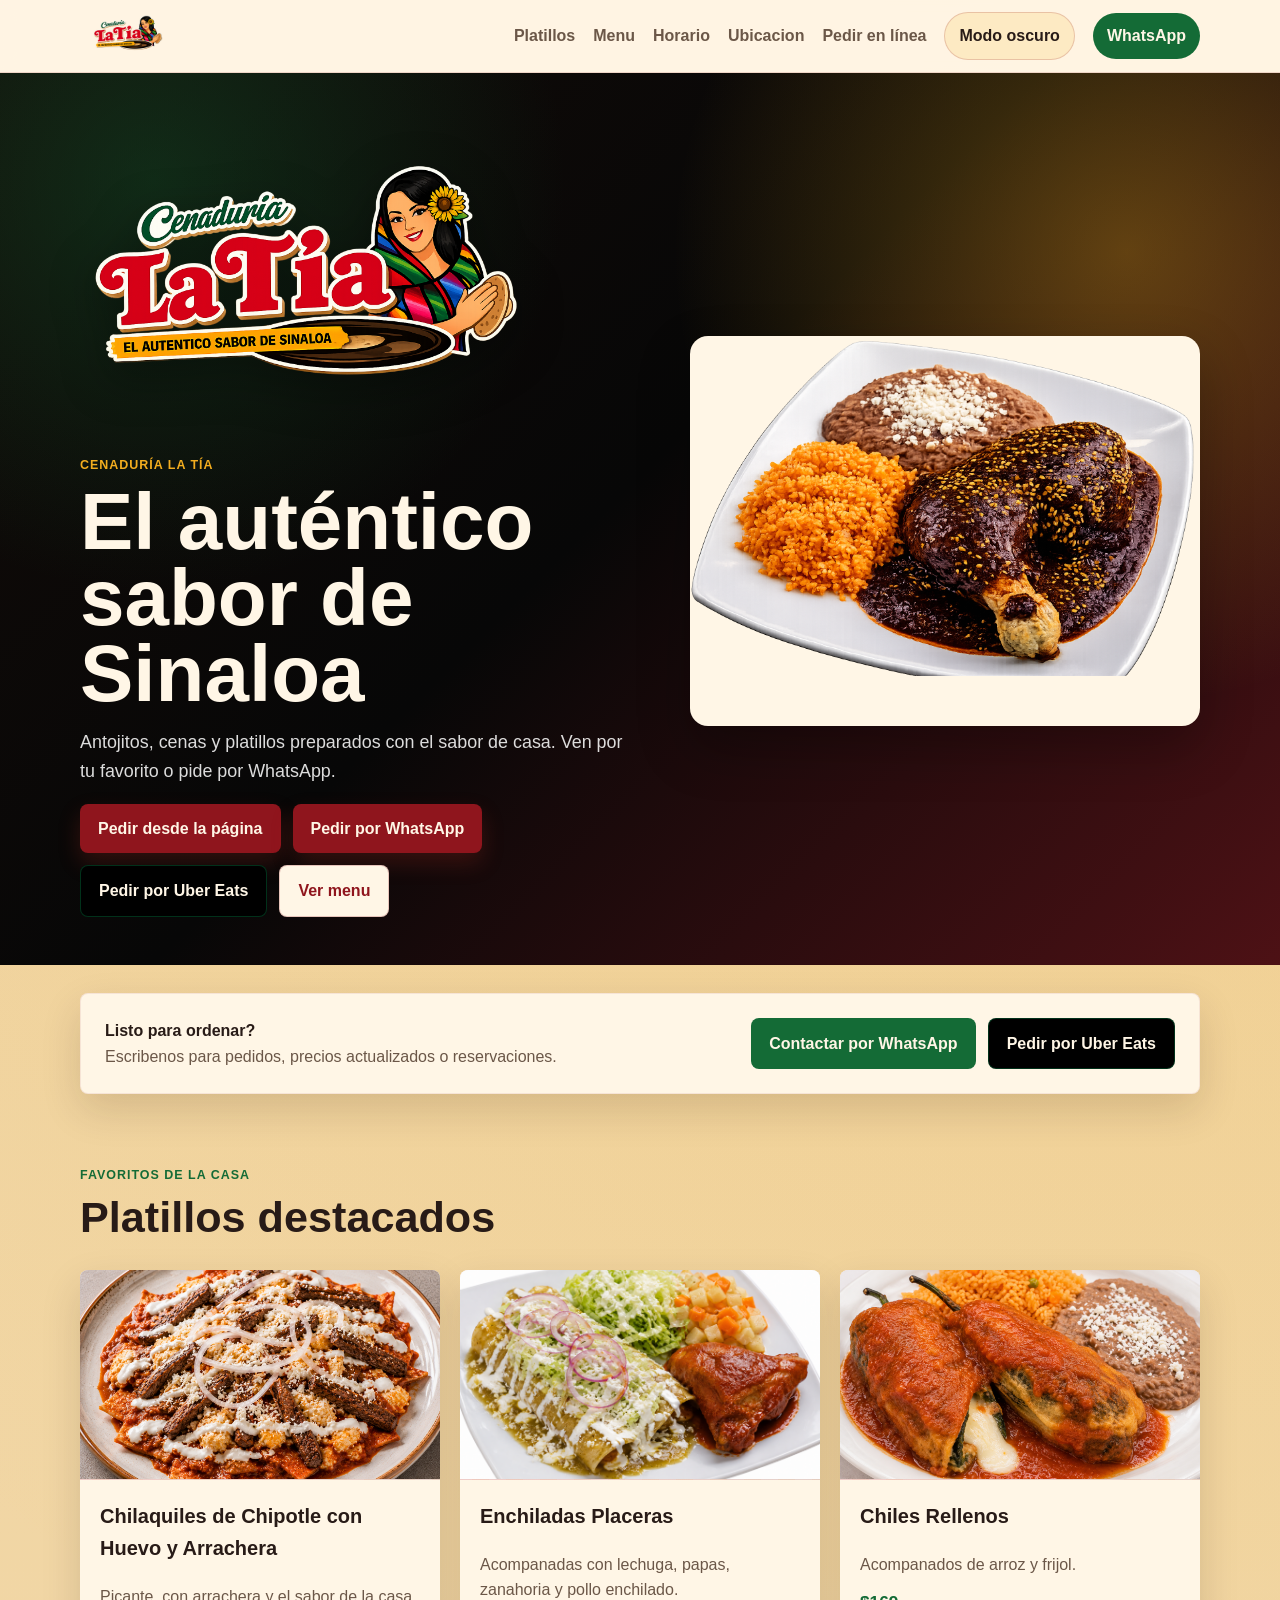
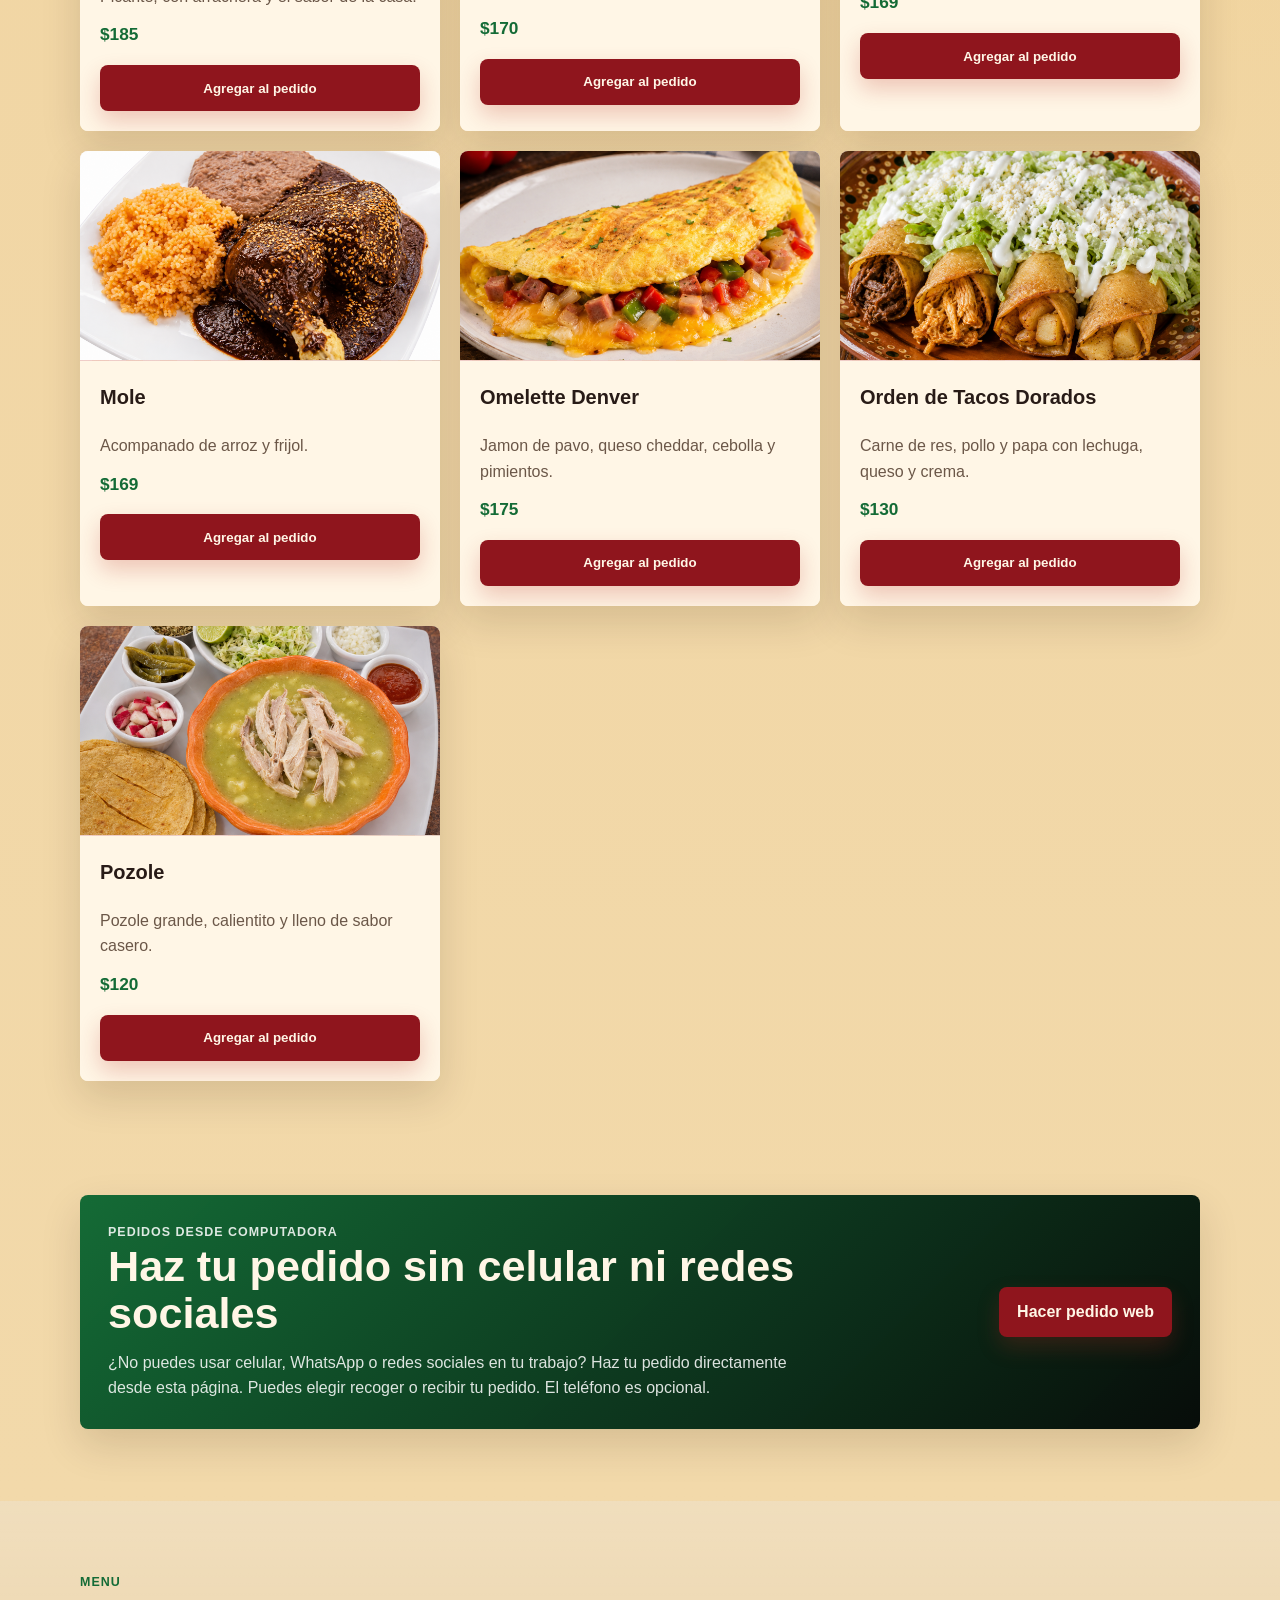
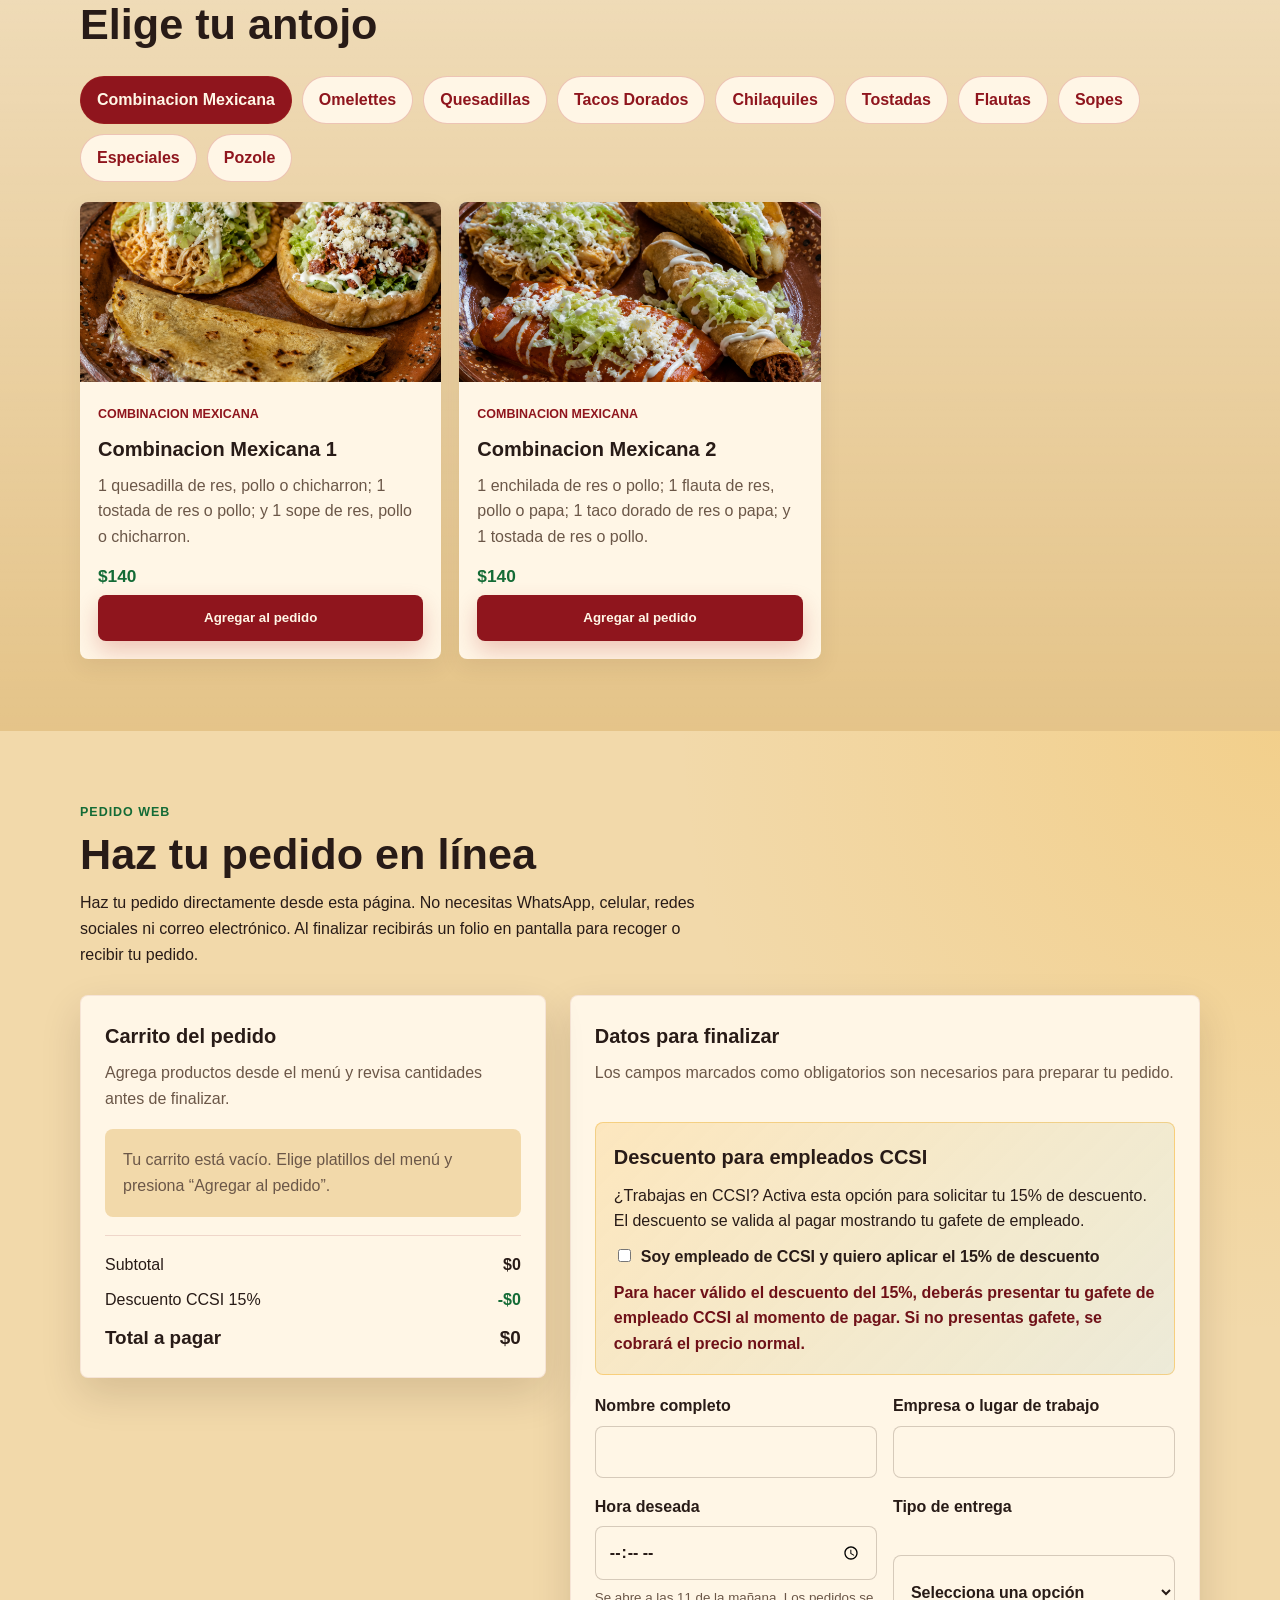
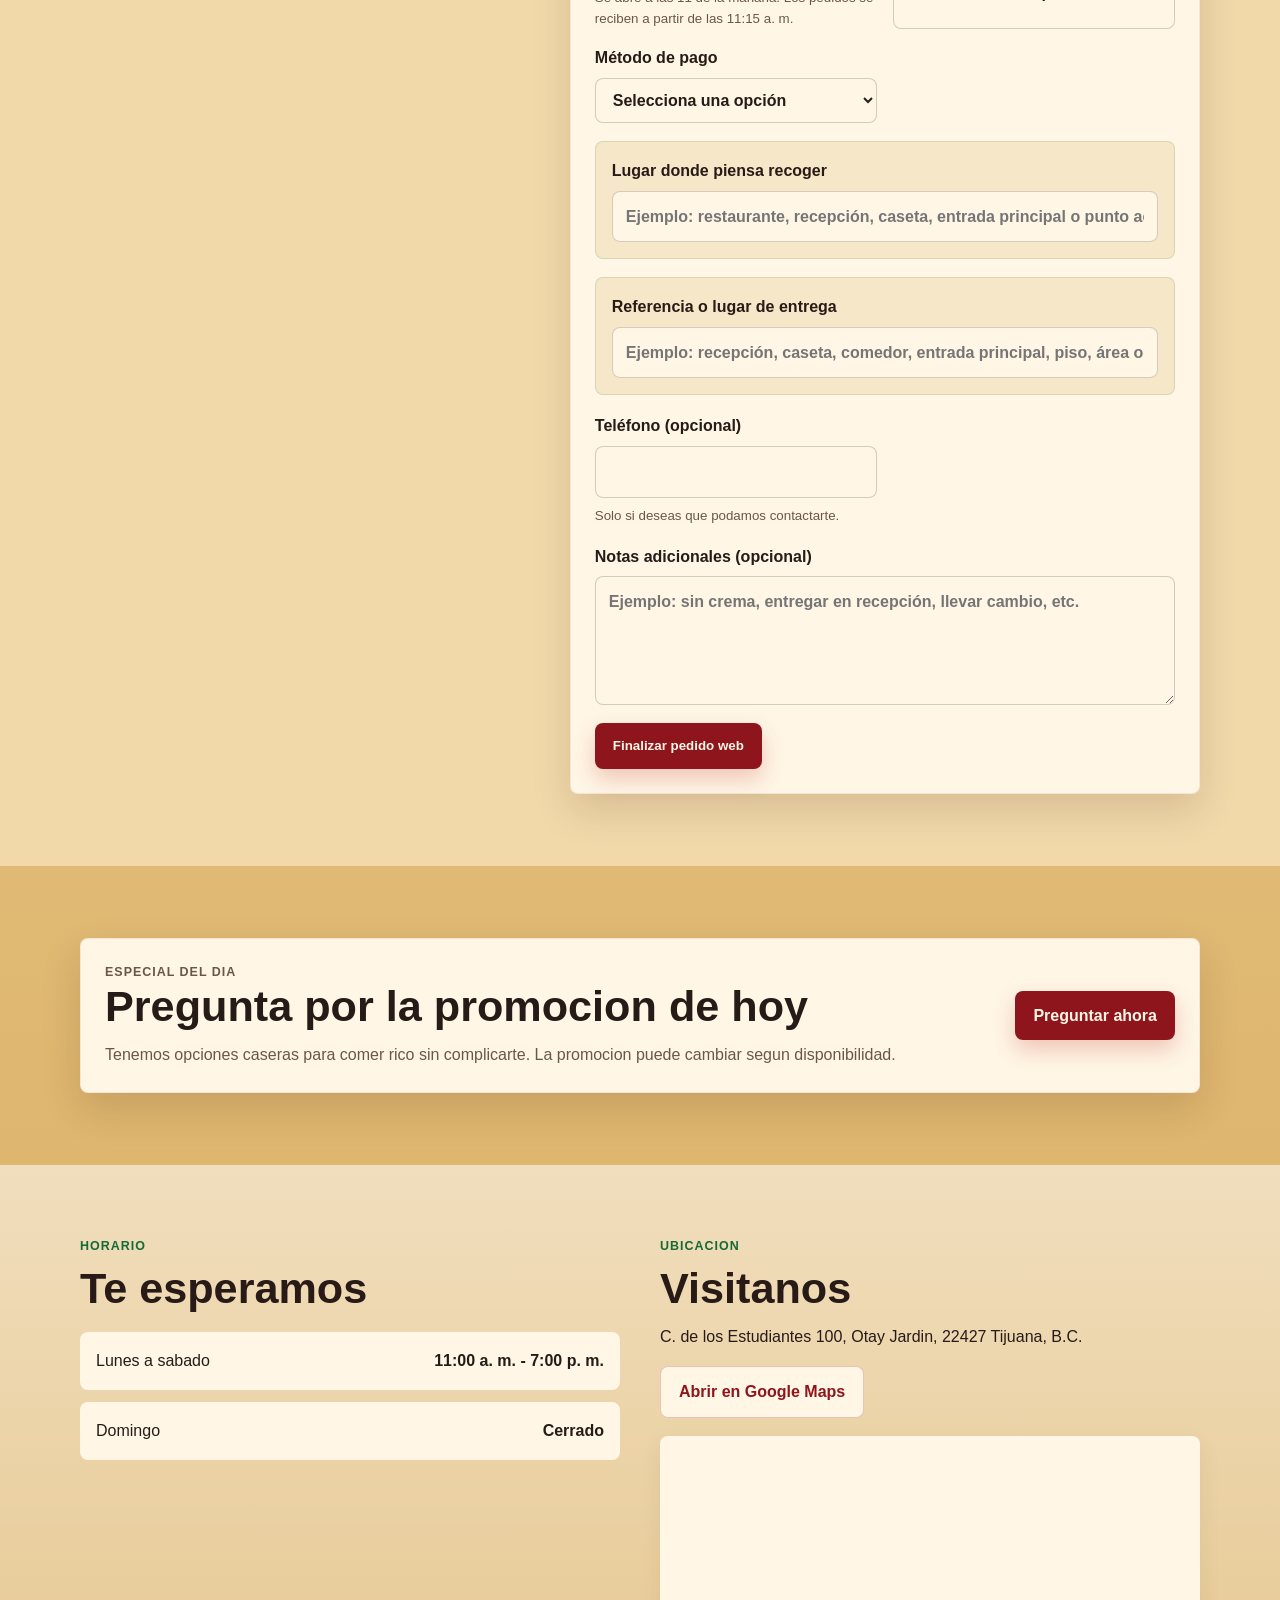
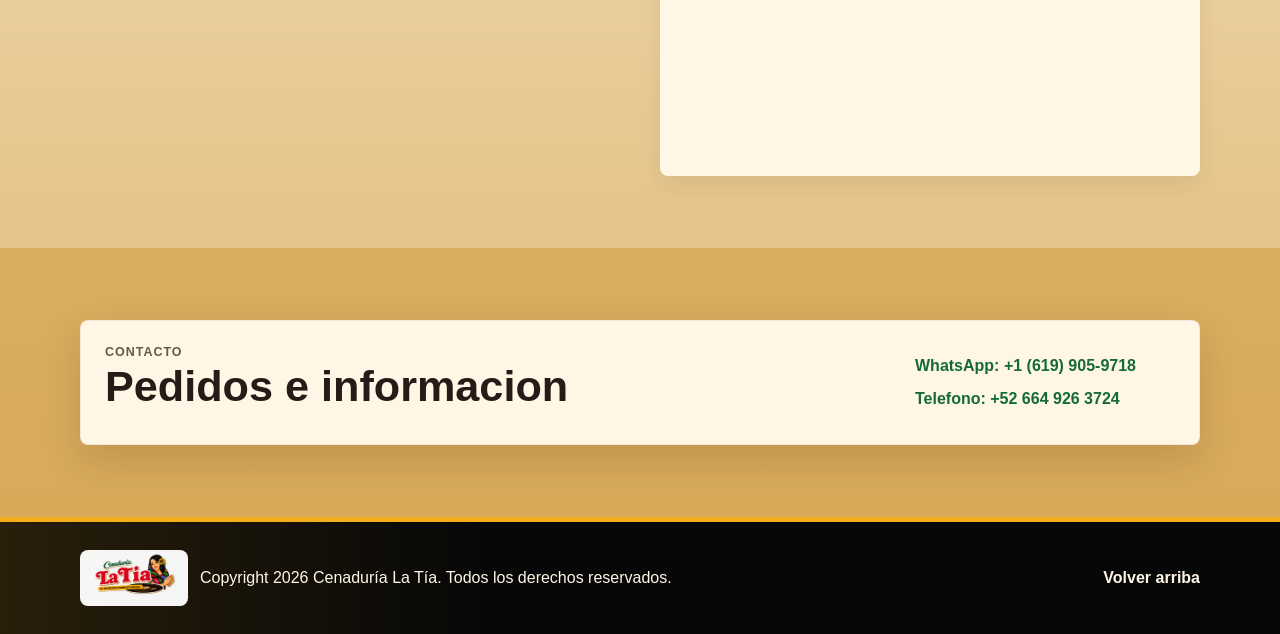
==== commit 40358147: "Personaliza diseño visual de la página" ====
--- a/index.html
+++ b/index.html
@@ -3,8 +3,13 @@
 <head>
   <meta charset="UTF-8">
   <meta name="viewport" content="width=device-width, initial-scale=1.0">
-  <meta name="description" content="Cenaduría La Tía: comida mexicana casera, antojitos, cenas y pedidos por WhatsApp.">
+  <meta name="description" content="Menú y pedidos en línea de Cenaduría La Tía.">
   <title>Cenaduría La Tía</title>
+  <link rel="canonical" href="https://www.cenadurialatia.com/">
+  <meta property="og:title" content="Cenaduría La Tía">
+  <meta property="og:description" content="Menú y pedidos en línea de Cenaduría La Tía.">
+  <meta property="og:url" content="https://www.cenadurialatia.com/">
+  <meta property="og:type" content="website">
   <link rel="stylesheet" href="style.css">
 </head>
 <body>
@@ -25,7 +30,8 @@
         <a href="#horario">Horario</a>
         <a href="#ubicacion">Ubicacion</a>
         <a href="#pedido-web">Pedir en línea</a>
-        <a class="nav-whatsapp" href="https://wa.me/5210000000000" target="_blank" rel="noopener">WhatsApp</a>
+        <button class="theme-toggle" type="button" aria-label="Activar modo oscuro" aria-pressed="false">Modo oscuro</button>
+        <a class="nav-whatsapp" href="https://wa.me/16199059718" target="_blank" rel="noopener">WhatsApp</a>
       </div>
     </nav>
   </header>
@@ -40,7 +46,7 @@
           <p class="hero-text">Antojitos, cenas y platillos preparados con el sabor de casa. Ven por tu favorito o pide por WhatsApp.</p>
           <div class="hero-actions">
             <a class="btn btn-primary" href="#pedido-web">Pedir desde la página</a>
-            <a class="btn btn-primary" href="https://wa.me/5210000000000" target="_blank" rel="noopener">Pedir por WhatsApp</a>
+            <a class="btn btn-primary" href="https://wa.me/16199059718" target="_blank" rel="noopener">Pedir por WhatsApp</a>
             <a class="btn btn-uber-eats" href="https://www.ubereats.com/mx/store/cenaduria-la-tia-tijuana/-XhYn-DqWiixjA2jXDcjHQ?diningMode=DELIVERY&pl=[base64]%3D&ps=1&sc=SEARCH_SUGGESTION" target="_blank" rel="noopener noreferrer">Pedir por Uber Eats</a>
             <a class="btn btn-secondary" href="#menu">Ver menu</a>
           </div>
@@ -58,7 +64,7 @@
           <p>Escribenos para pedidos, precios actualizados o reservaciones.</p>
         </div>
         <div class="quick-actions">
-          <a class="btn btn-whatsapp" href="https://wa.me/5210000000000" target="_blank" rel="noopener">Contactar por WhatsApp</a>
+          <a class="btn btn-whatsapp" href="https://wa.me/16199059718" target="_blank" rel="noopener">Contactar por WhatsApp</a>
           <a class="btn btn-uber-eats" href="https://www.ubereats.com/mx/store/cenaduria-la-tia-tijuana/-XhYn-DqWiixjA2jXDcjHQ?diningMode=DELIVERY&pl=[base64]%3D&ps=1&sc=SEARCH_SUGGESTION" target="_blank" rel="noopener noreferrer">Pedir por Uber Eats</a>
         </div>
       </div>
@@ -564,7 +570,8 @@
               </label>
               <label>
                 <span>Hora deseada</span>
-                <input type="time" id="desired-time" name="desiredTime" required>
+                <input type="time" id="desired-time" name="desiredTime" min="11:15" required>
+                <small>Se abre a las 11 de la mañana. Los pedidos se reciben a partir de las 11:15 a. m.</small>
               </label>
               <label>
                 <span>Tipo de entrega</span>
@@ -628,7 +635,7 @@
           <h2>Pregunta por la promocion de hoy</h2>
           <p>Tenemos opciones caseras para comer rico sin complicarte. La promocion puede cambiar segun disponibilidad.</p>
         </div>
-        <a class="btn btn-primary" href="https://wa.me/5210000000000" target="_blank" rel="noopener">Preguntar ahora</a>
+        <a class="btn btn-primary" href="https://wa.me/16199059718" target="_blank" rel="noopener">Preguntar ahora</a>
       </div>
     </section>
 
@@ -665,12 +672,10 @@
         <div>
           <p class="eyebrow">Contacto</p>
           <h2>Pedidos e informacion</h2>
-          <p>Actualiza estos datos con el numero real, redes sociales y cualquier detalle importante para tus clientes.</p>
         </div>
         <div class="contact-links">
-          <a href="https://wa.me/5210000000000" target="_blank" rel="noopener">WhatsApp: +52 1 000 000 0000</a>
-          <a href="tel:+520000000000">Telefono: +52 000 000 0000</a>
-          <a href="mailto:contacto@cenadurialatia.com">contacto@cenadurialatia.com</a>
+          <a href="https://wa.me/16199059718" target="_blank" rel="noopener">WhatsApp: +1 (619) 905-9718</a>
+          <a href="tel:+526649263724">Telefono: +52 664 926 3724</a>
         </div>
       </div>
     </section>
--- a/style.css
+++ b/style.css
@@ -12,6 +12,20 @@
   --shadow: 0 16px 40px rgba(40, 20, 10, 0.14);
 }
 
+body.dark-mode {
+  --red: #d92f3a;
+  --dark-red: #8f151d;
+  --green: #24a45a;
+  --gold: #f6bd3d;
+  --cream: #18110d;
+  --warm: #2a1b12;
+  --white: #fff6e6;
+  --text: #fff2df;
+  --muted: #d7bea0;
+  --shadow: 0 16px 40px rgba(0, 0, 0, 0.34);
+  --black: #050302;
+}
+
 * {
   box-sizing: border-box;
 }
@@ -31,6 +45,12 @@
   line-height: 1.6;
 }
 
+body.dark-mode {
+  background:
+    radial-gradient(circle at top right, rgba(246, 189, 61, 0.12), transparent 28%),
+    linear-gradient(180deg, #0b0705 0%, #18110d 52%, #28170f 100%);
+}
+
 a {
   color: inherit;
   text-decoration: none;
@@ -102,6 +122,37 @@
   border-radius: 999px;
 }
 
+.theme-toggle {
+  border: 1px solid rgba(143, 21, 29, 0.18);
+  border-radius: 999px;
+  padding: 10px 14px;
+  color: var(--text);
+  background: rgba(243, 173, 31, 0.16);
+  cursor: pointer;
+  font: inherit;
+  font-weight: 800;
+}
+
+.theme-toggle:hover {
+  color: var(--red);
+  border-color: rgba(143, 21, 29, 0.38);
+}
+
+body.dark-mode .site-header {
+  background: rgba(18, 11, 8, 0.96);
+  border-bottom-color: rgba(246, 189, 61, 0.2);
+}
+
+body.dark-mode .nav-links.open {
+  background: #241812;
+}
+
+body.dark-mode .theme-toggle {
+  color: #120b08;
+  background: var(--gold);
+  border-color: transparent;
+}
+
 .menu-toggle {
   display: none;
   width: 42px;
@@ -128,6 +179,13 @@
   color: var(--white);
 }
 
+body.dark-mode .hero {
+  background:
+    radial-gradient(circle at 12% 12%, rgba(36, 164, 90, 0.3), transparent 30%),
+    radial-gradient(circle at 88% 20%, rgba(246, 189, 61, 0.24), transparent 34%),
+    linear-gradient(135deg, #070403 0%, #050302 52%, #351014 100%);
+}
+
 .hero-grid {
   display: grid;
   grid-template-columns: 1fr 0.9fr;
@@ -284,6 +342,20 @@
   background: var(--white);
   box-shadow: var(--shadow);
   border: 1px solid rgba(143, 21, 29, 0.08);
+}
+
+body.dark-mode .quick-contact-box,
+body.dark-mode .promo,
+body.dark-mode .contact-card,
+body.dark-mode .dish-card,
+body.dark-mode .dish-info,
+body.dark-mode .menu-card,
+body.dark-mode .order-panel,
+body.dark-mode .order-confirmation,
+body.dark-mode .clean-list li,
+body.dark-mode .map-placeholder {
+  background: #241812;
+  border-color: rgba(246, 189, 61, 0.16);
 }
 
 .quick-contact-box p,
@@ -359,12 +431,15 @@
   position: relative;
   z-index: 1;
   flex: 1;
+  display: grid;
+  align-content: start;
+  gap: 12px;
   padding: 20px;
   background: var(--white);
 }
 
 .dish-info p {
-  margin-bottom: 14px;
+  margin-bottom: 0;
   color: var(--muted);
 }
 
@@ -487,12 +562,15 @@
 }
 
 .contact-card {
-  align-items: flex-start;
+  align-items: center;
+  padding-block: 22px;
 }
 
 .contact-links {
   flex-direction: column;
   min-width: 260px;
+  justify-content: center;
+  gap: 8px;
 }
 
 .contact-links a {
@@ -579,6 +657,13 @@
     var(--cream);
 }
 
+body.dark-mode .section-warm,
+body.dark-mode .order-section {
+  background:
+    radial-gradient(circle at top right, rgba(246, 189, 61, 0.1), transparent 28%),
+    #18110d;
+}
+
 .order-layout {
   display: grid;
   grid-template-columns: 0.85fr 1.15fr;
@@ -628,6 +713,13 @@
   border-radius: 8px;
   background: #f7e7c9;
   border: 1px solid rgba(143, 21, 29, 0.1);
+}
+
+body.dark-mode .cart-empty,
+body.dark-mode .cart-item,
+body.dark-mode .conditional-fields {
+  background: #322015;
+  border-color: rgba(246, 189, 61, 0.18);
 }
 
 .cart-item-main {
@@ -732,6 +824,14 @@
   font: inherit;
 }
 
+body.dark-mode .order-form input,
+body.dark-mode .order-form select,
+body.dark-mode .order-form textarea {
+  color: var(--text);
+  background: #140d0a;
+  border-color: rgba(246, 189, 61, 0.22);
+}
+
 .order-form input:focus,
 .order-form select:focus,
 .order-form textarea:focus {
@@ -760,6 +860,11 @@
   border-radius: 8px;
   background: linear-gradient(135deg, rgba(243, 173, 31, 0.2), rgba(20, 107, 54, 0.08));
   border: 1px solid rgba(243, 173, 31, 0.42);
+}
+
+body.dark-mode .ccsi-box {
+  background: linear-gradient(135deg, rgba(246, 189, 61, 0.18), rgba(36, 164, 90, 0.12));
+  border-color: rgba(246, 189, 61, 0.3);
 }
 
 .ccsi-box h3,
@@ -822,10 +927,22 @@
   background: #f7e7c9;
 }
 
+body.dark-mode .confirmation-field,
+body.dark-mode .confirmation-items,
+body.dark-mode .confirmation-total {
+  color: var(--text);
+  background: #322015;
+  border: 1px solid rgba(246, 189, 61, 0.18);
+}
+
 .confirmation-field span {
   display: block;
   color: var(--muted);
   font-size: 0.9rem;
+}
+
+body.dark-mode .confirmation-field span {
+  color: #d7bea0;
 }
 
 .confirmation-items {
@@ -893,6 +1010,11 @@
 
   .nav-links a {
     padding: 8px 0;
+  }
+
+  .theme-toggle {
+    width: 100%;
+    text-align: center;
   }
 
   .logo img {
